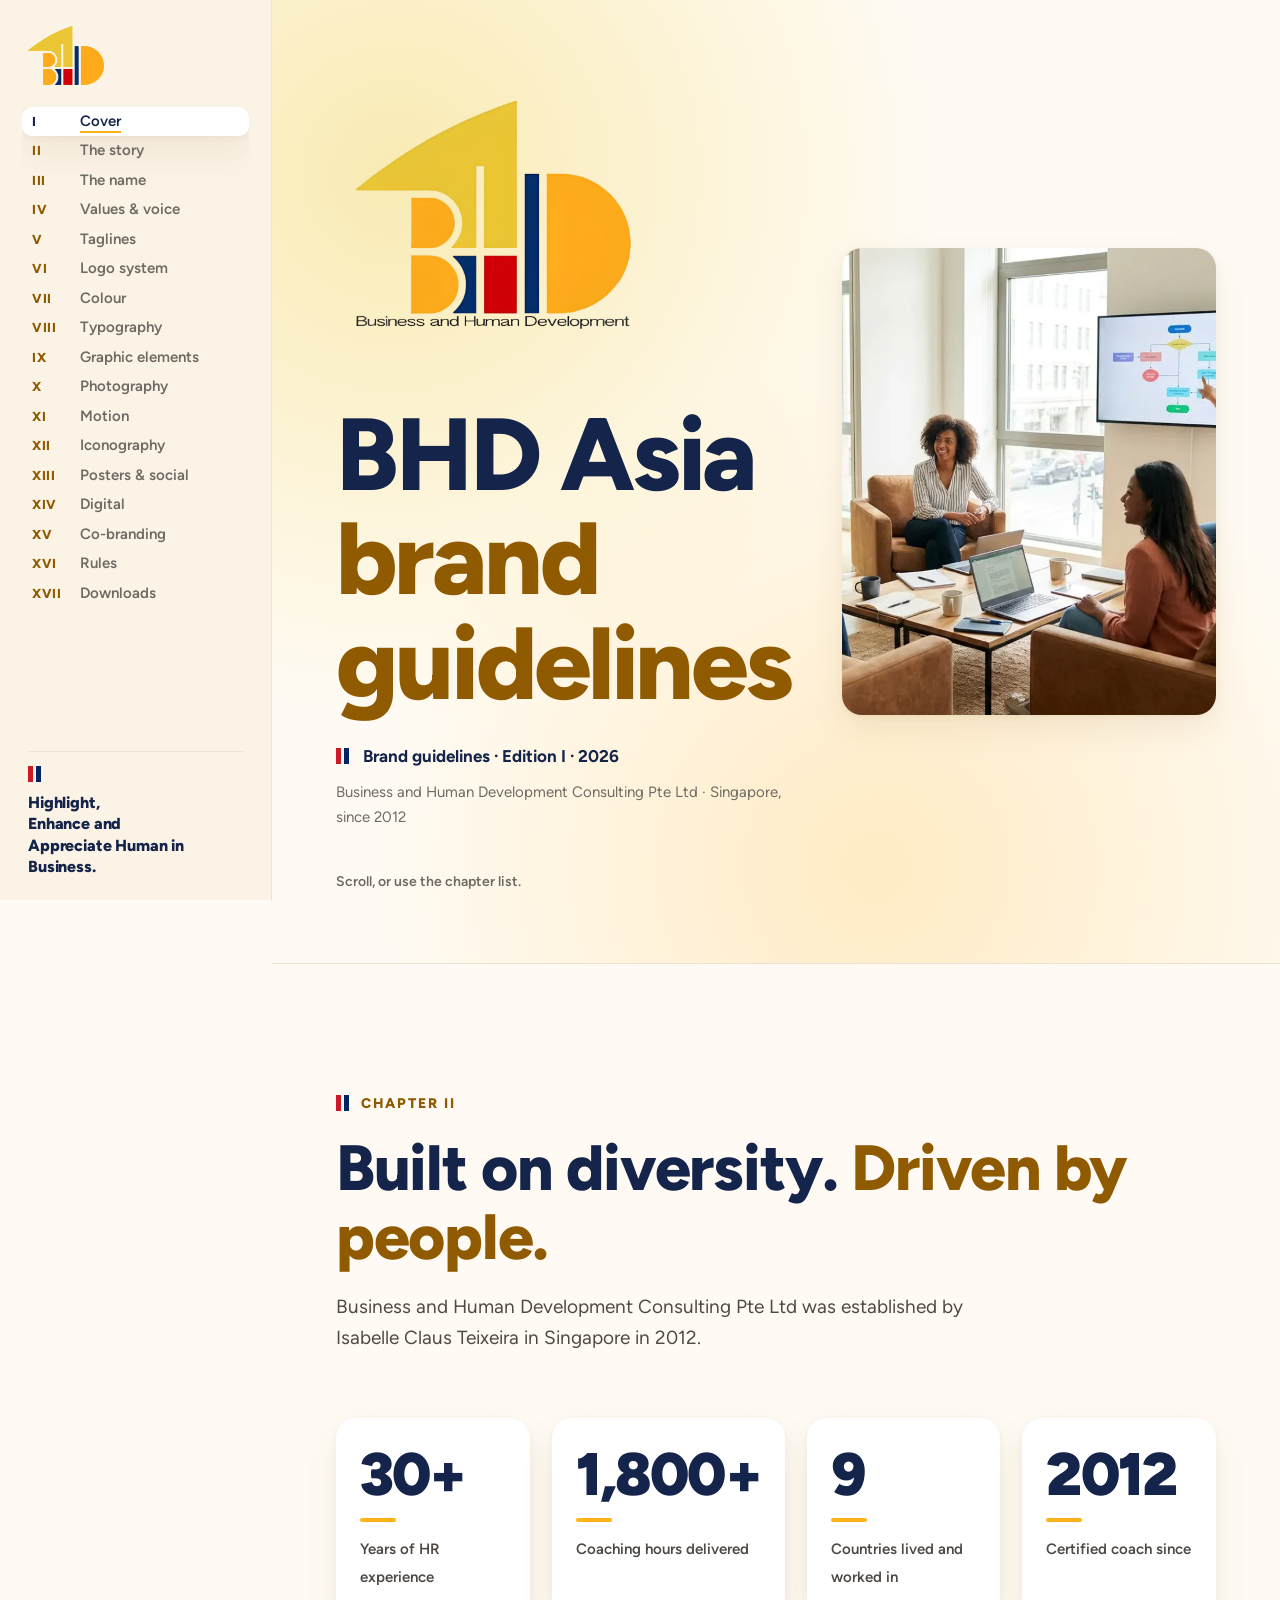
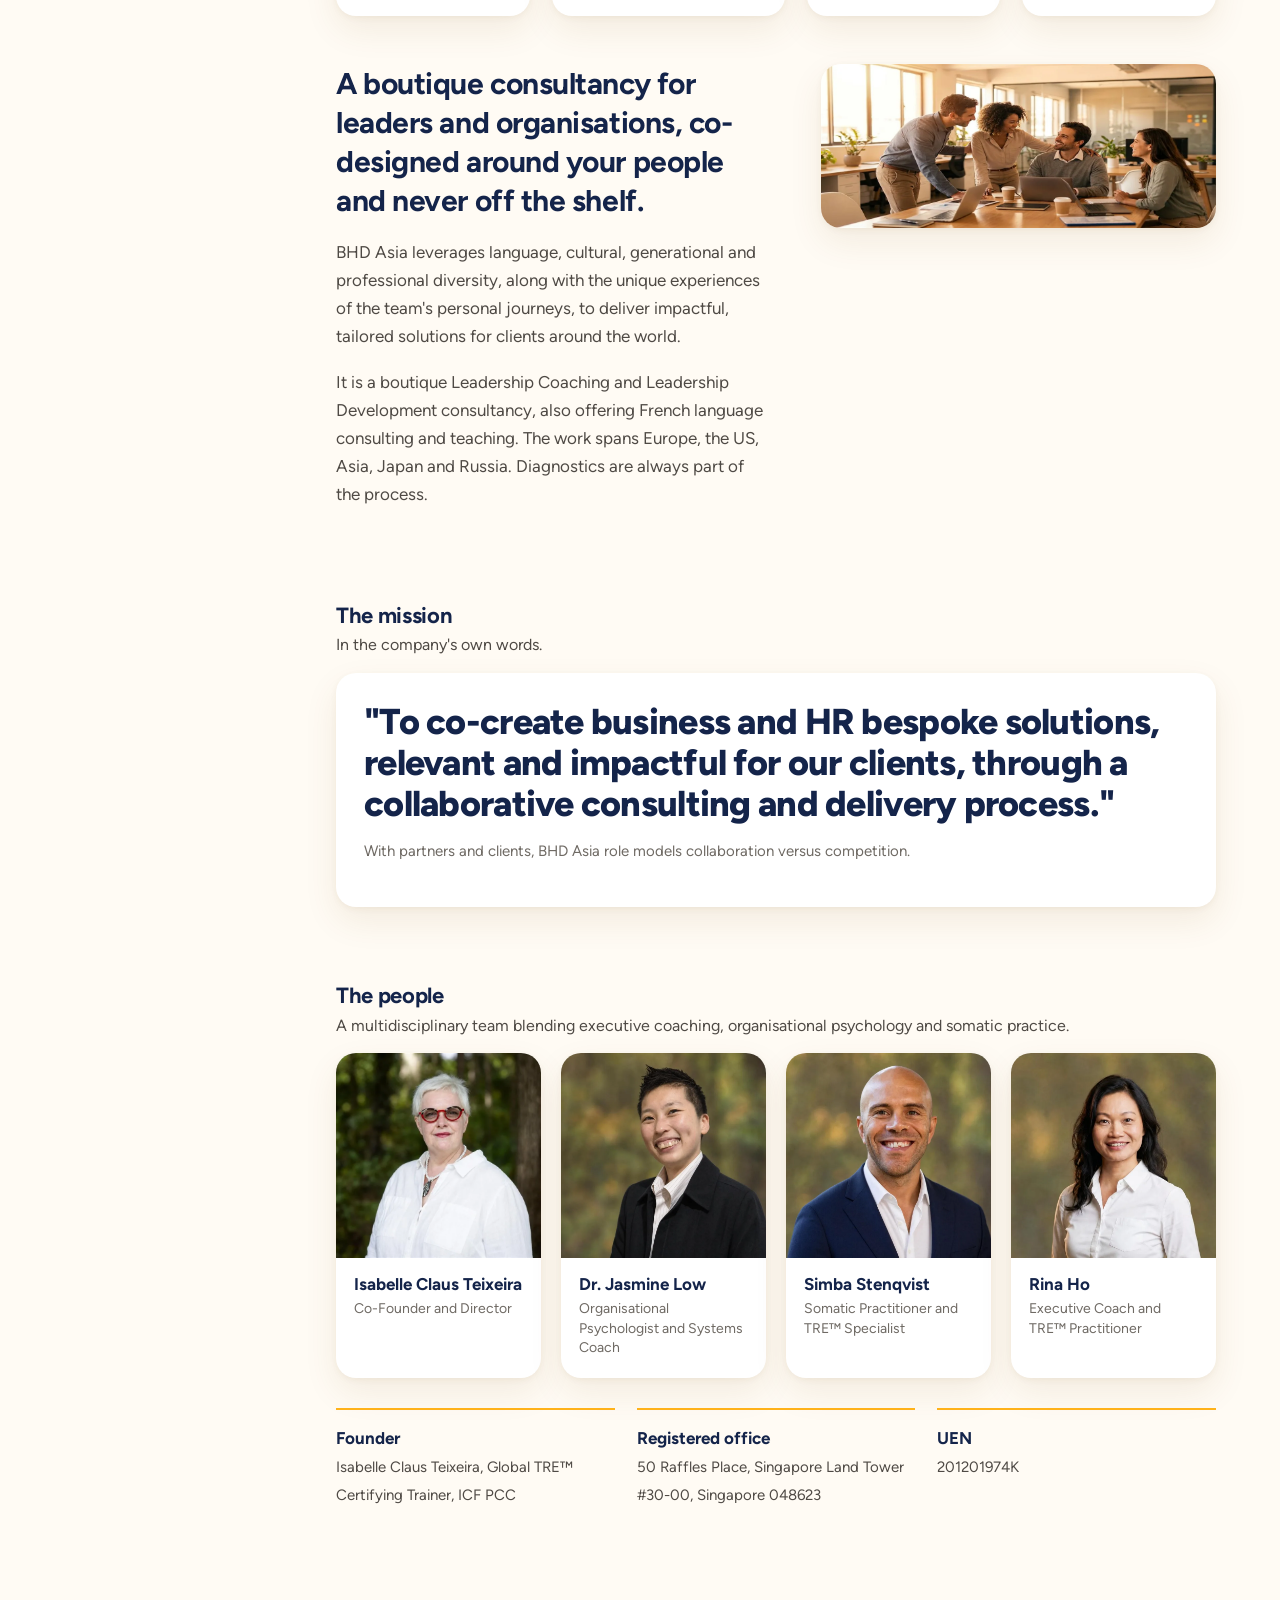
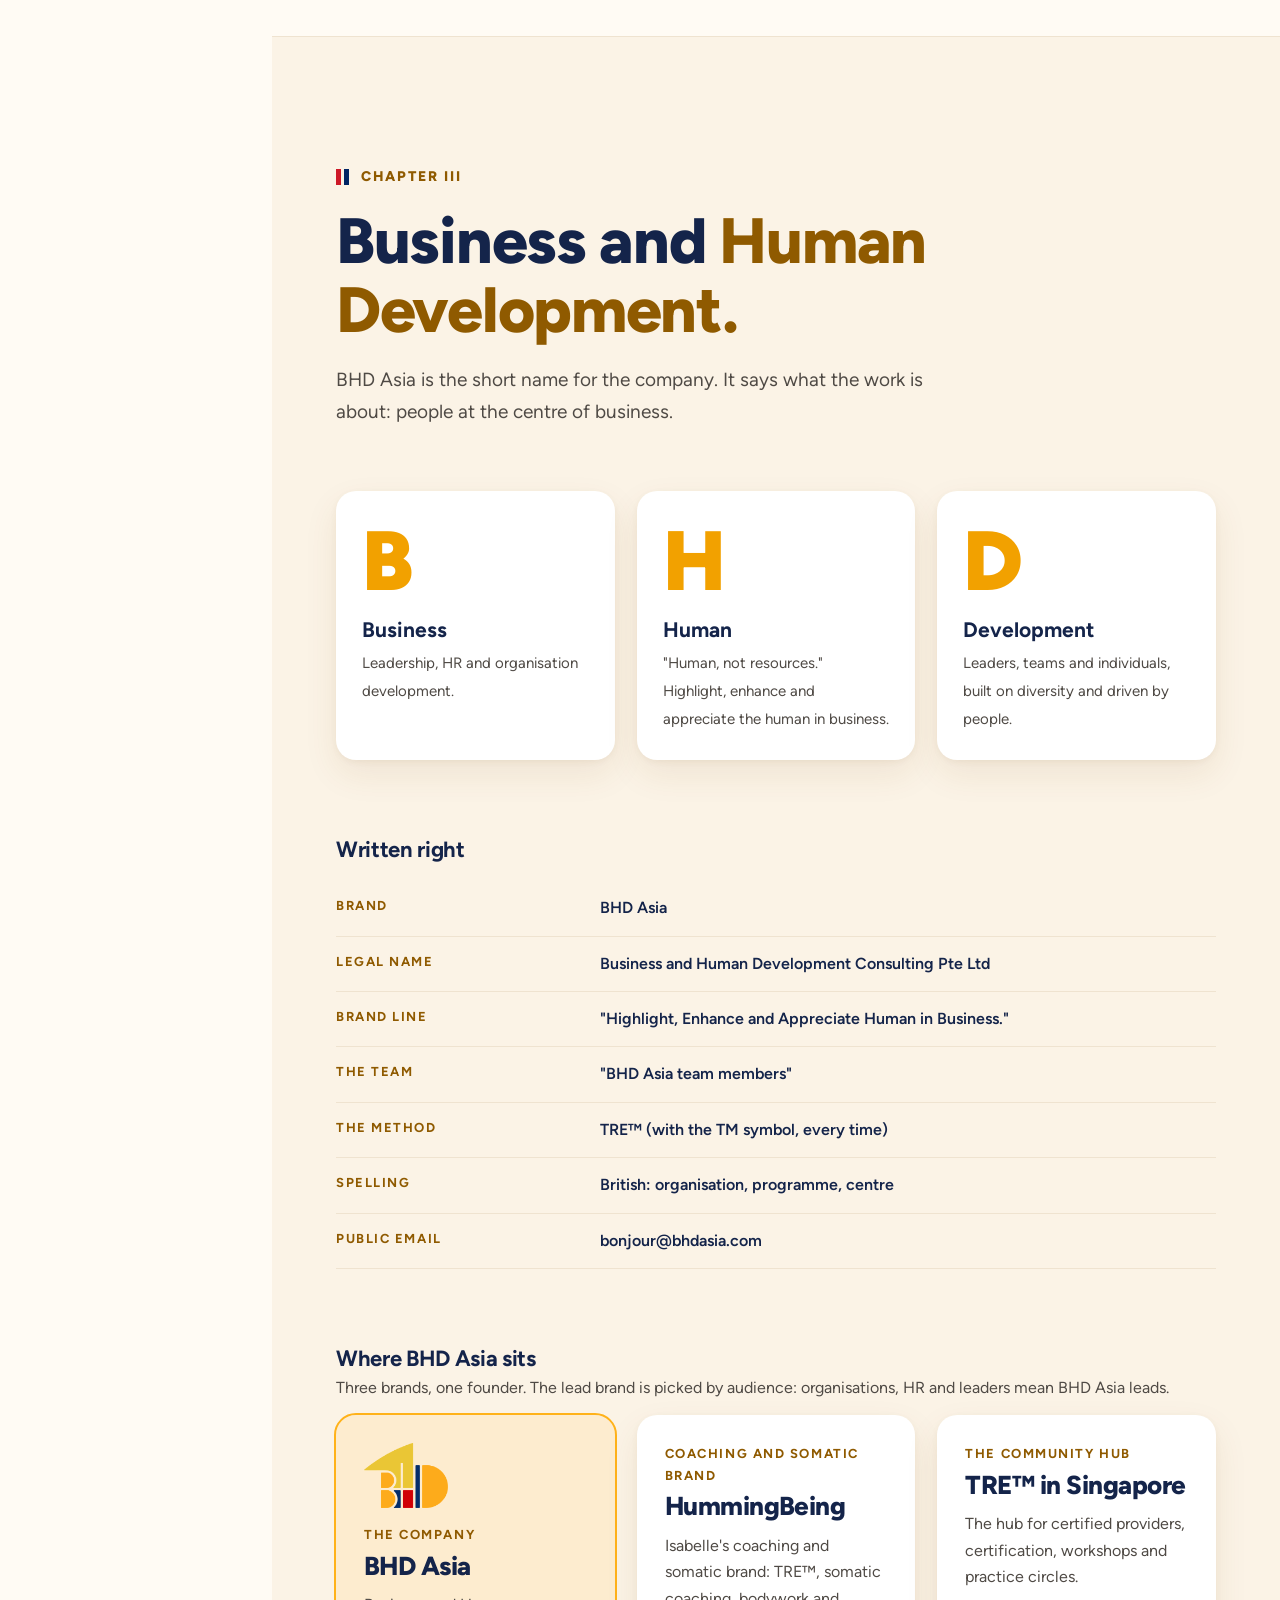
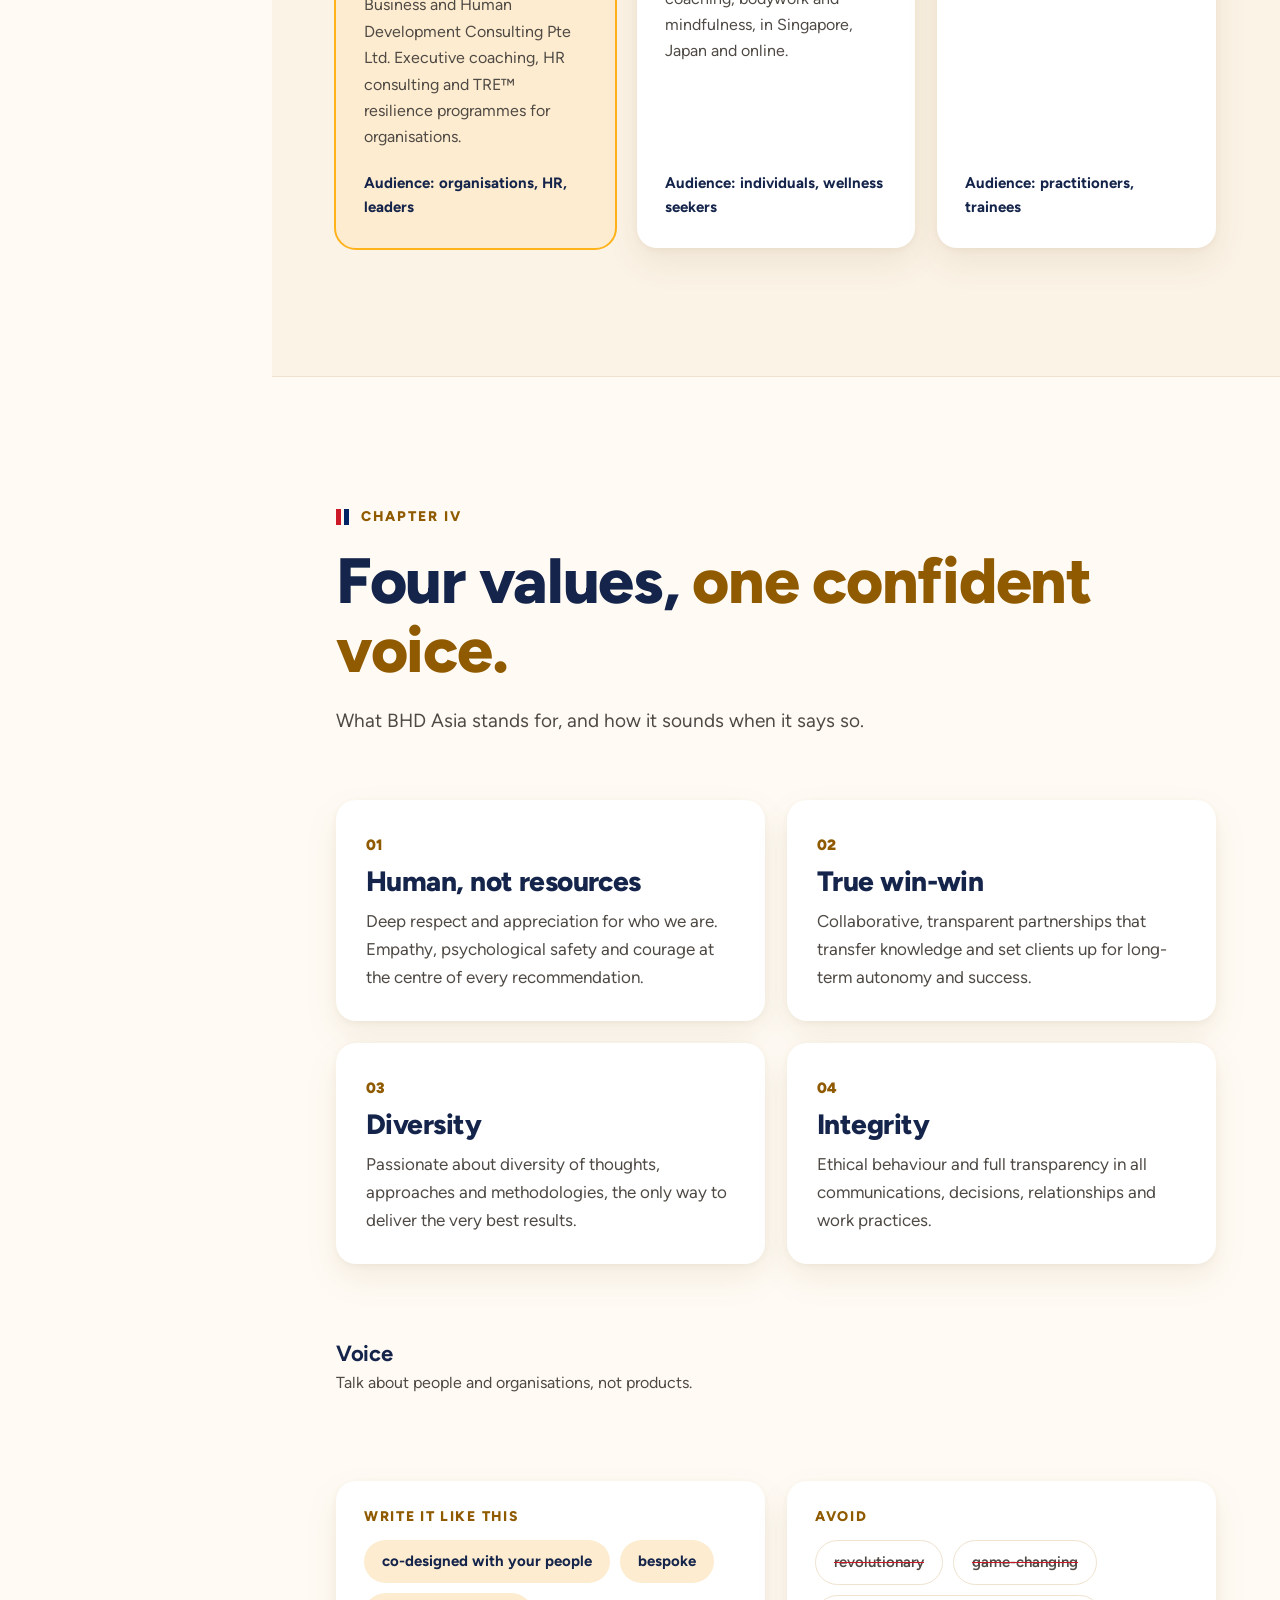
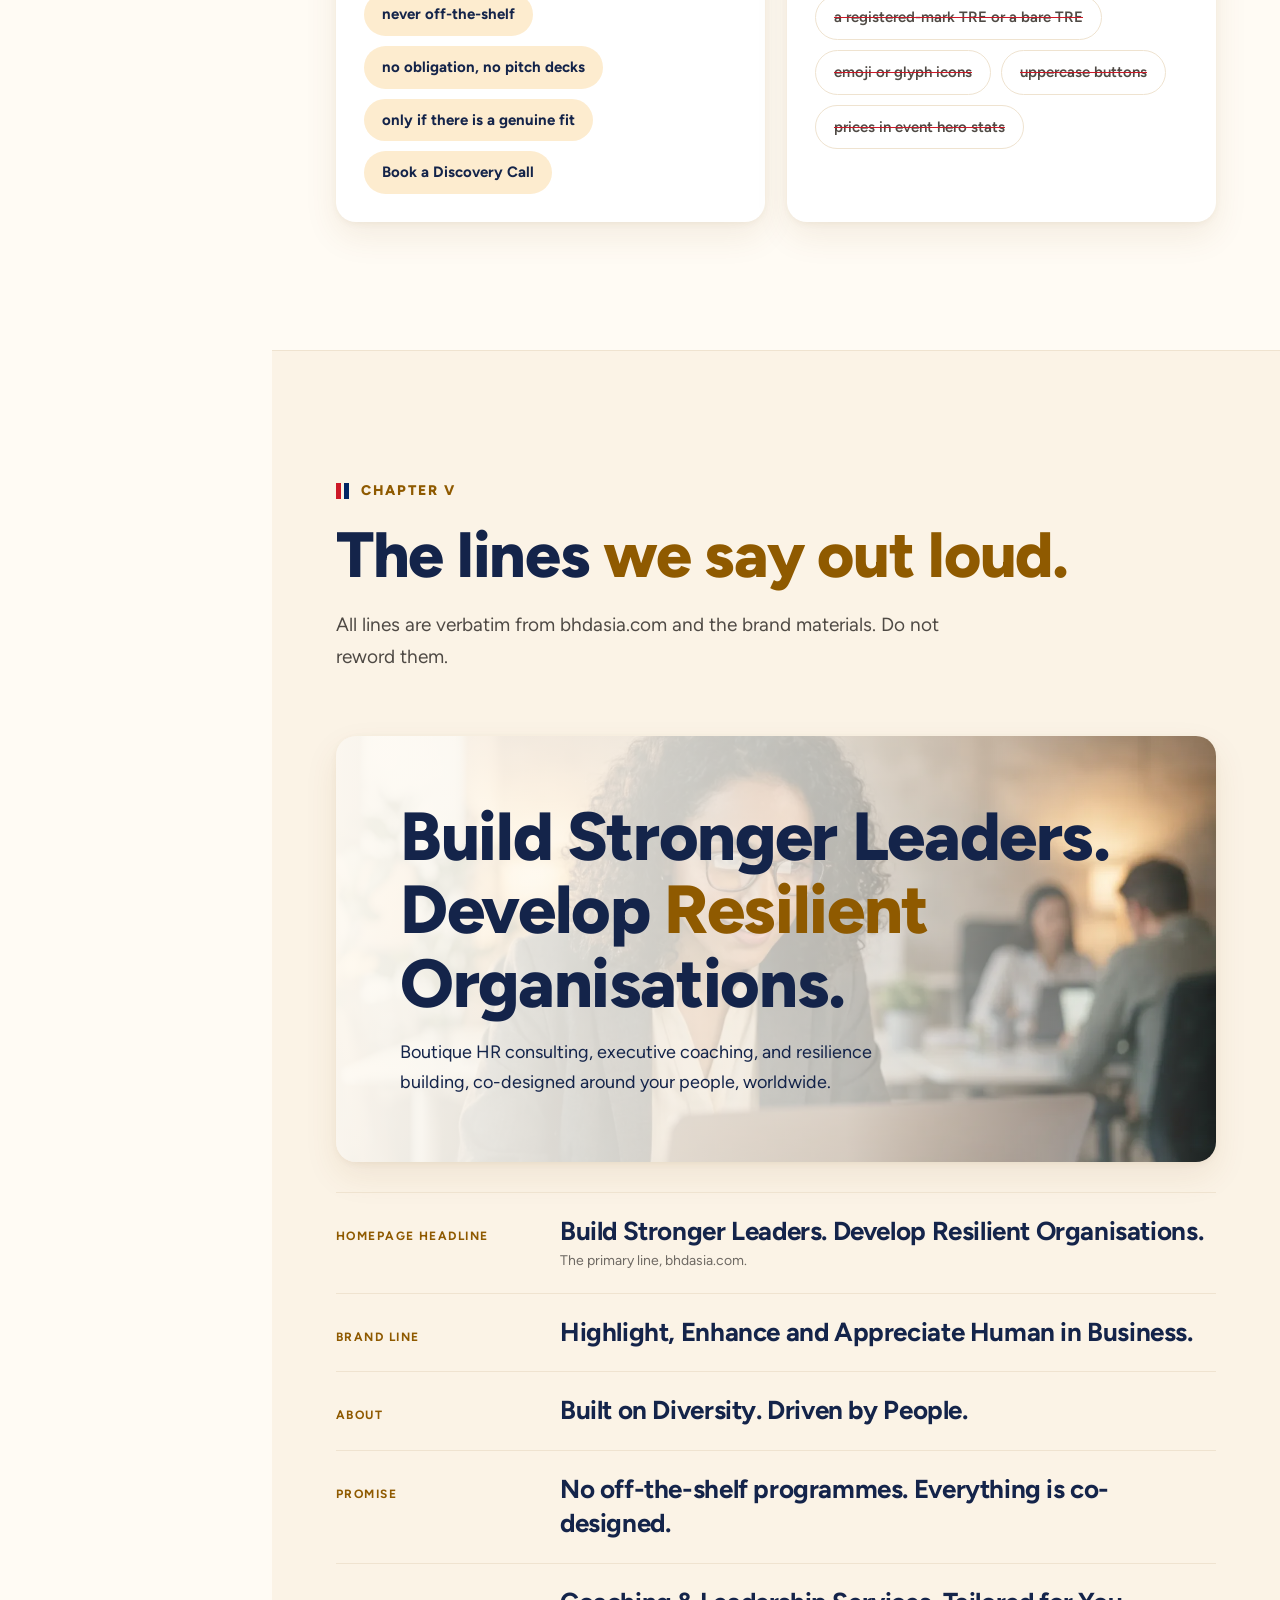
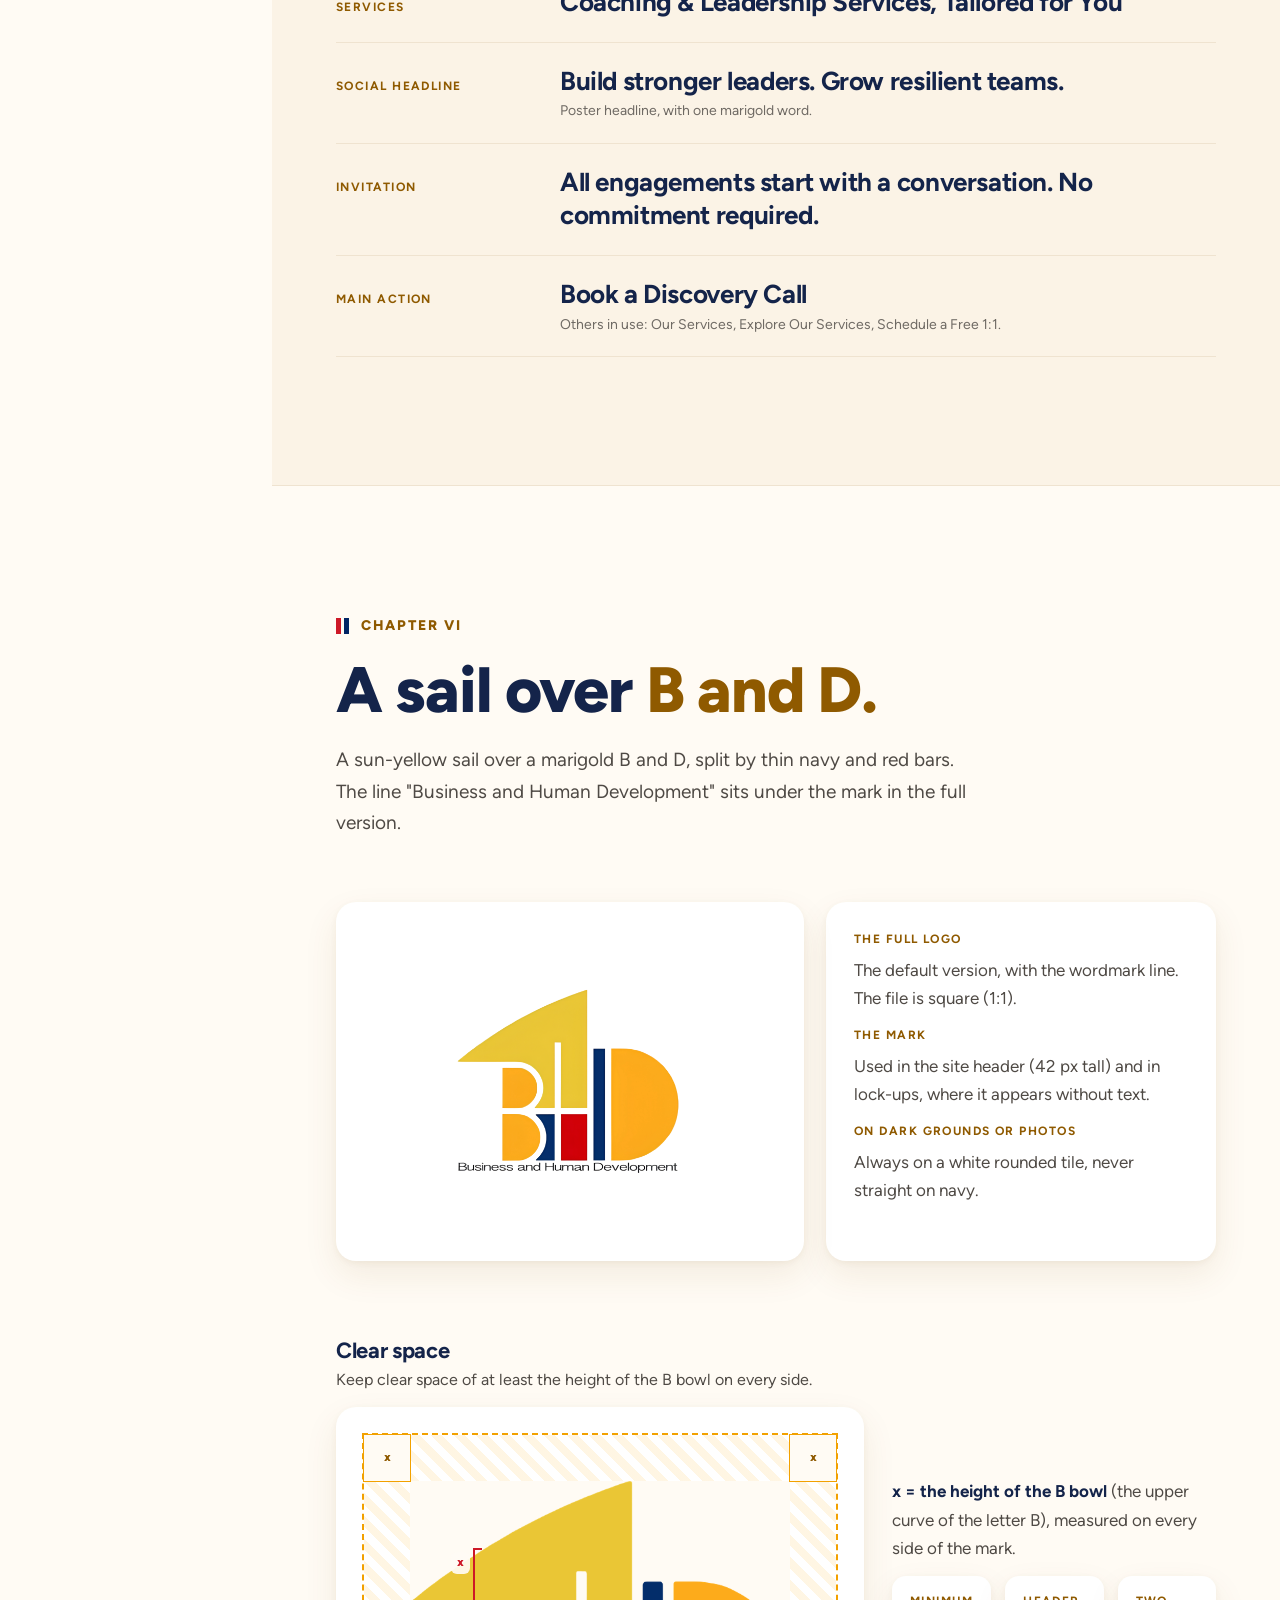
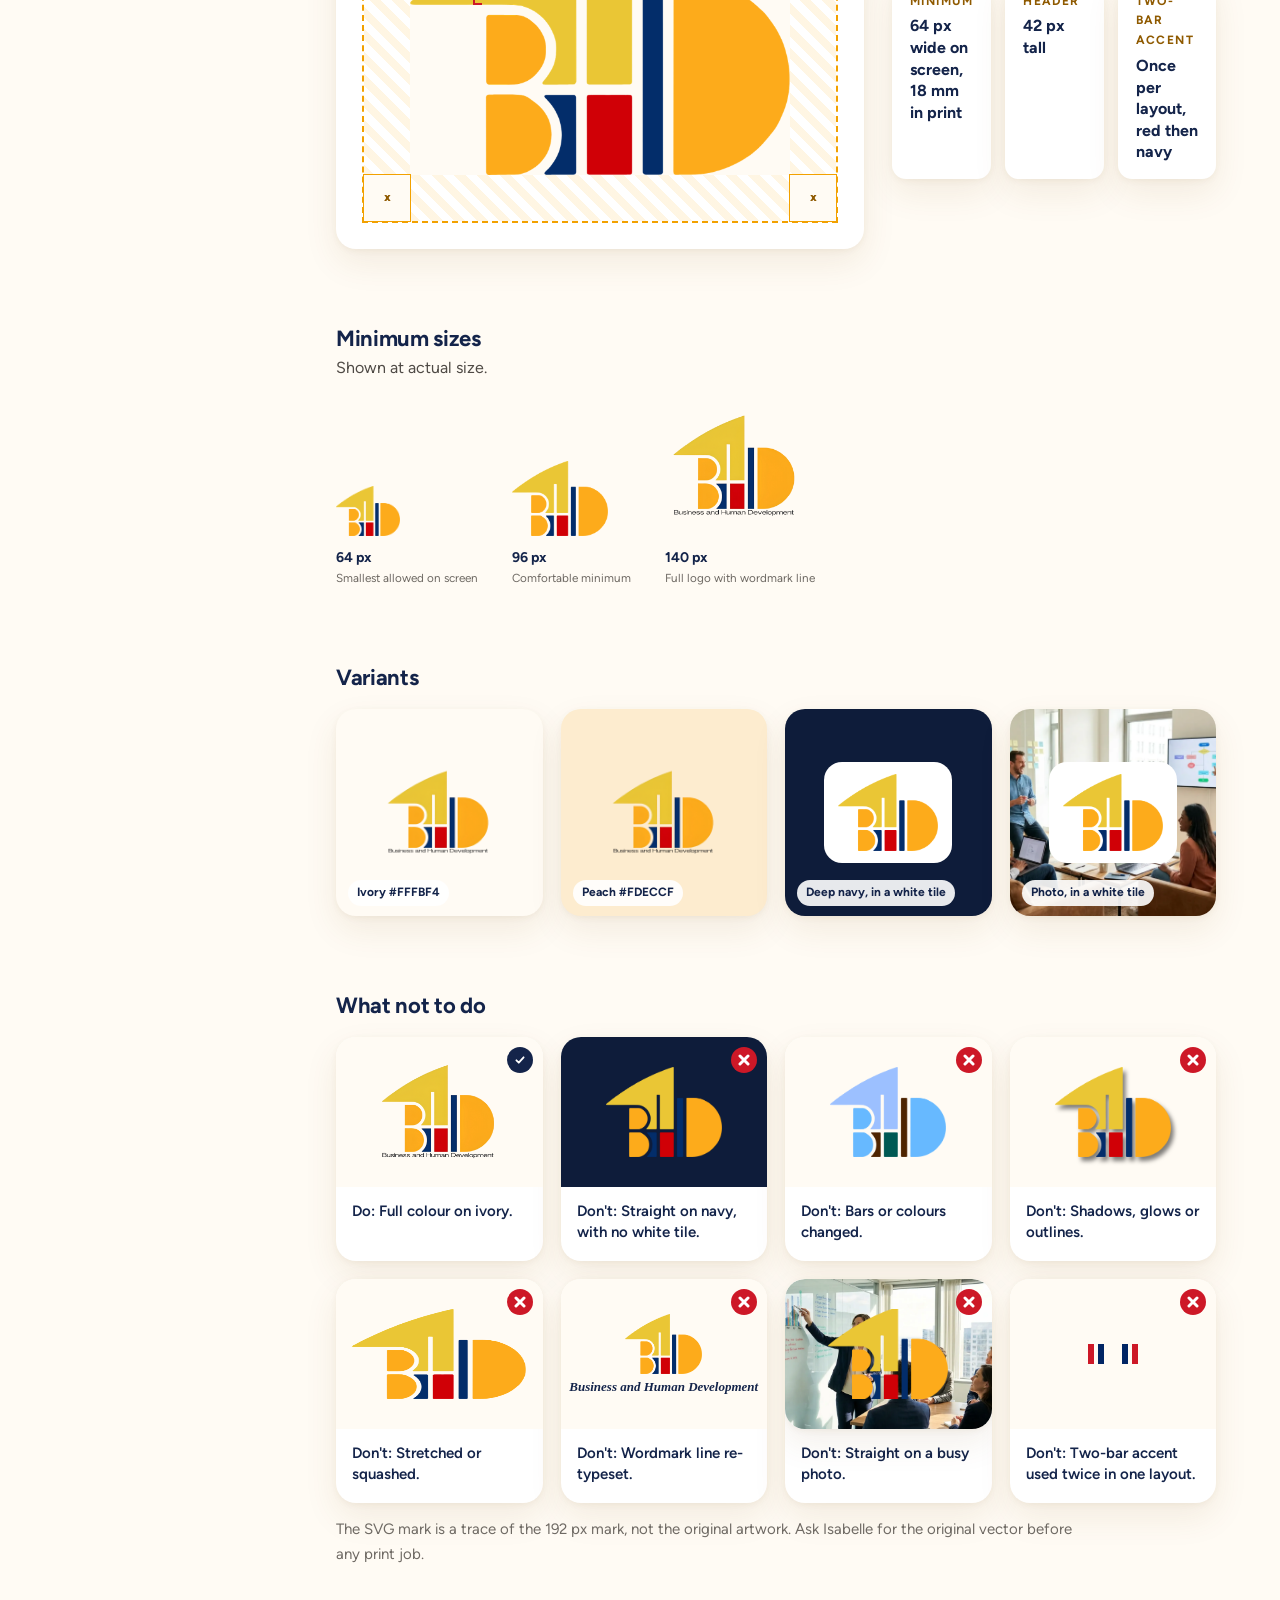
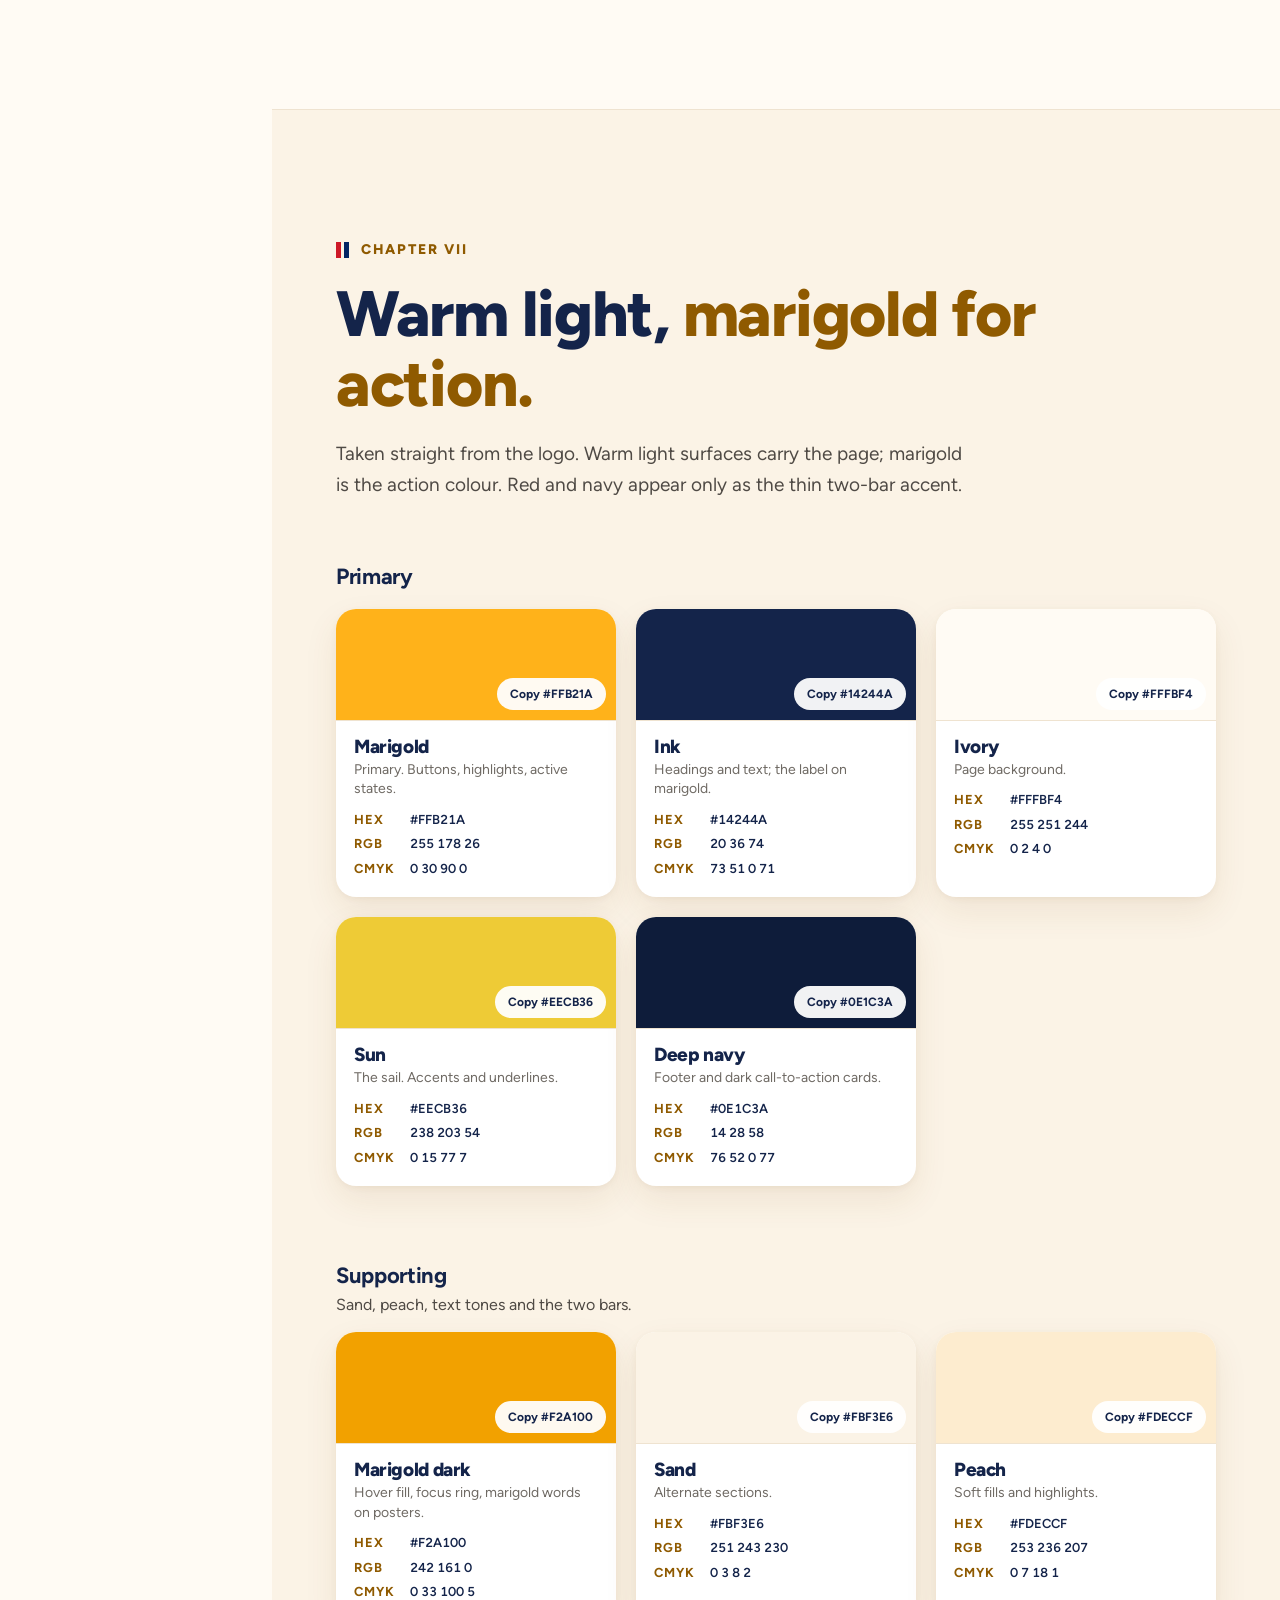
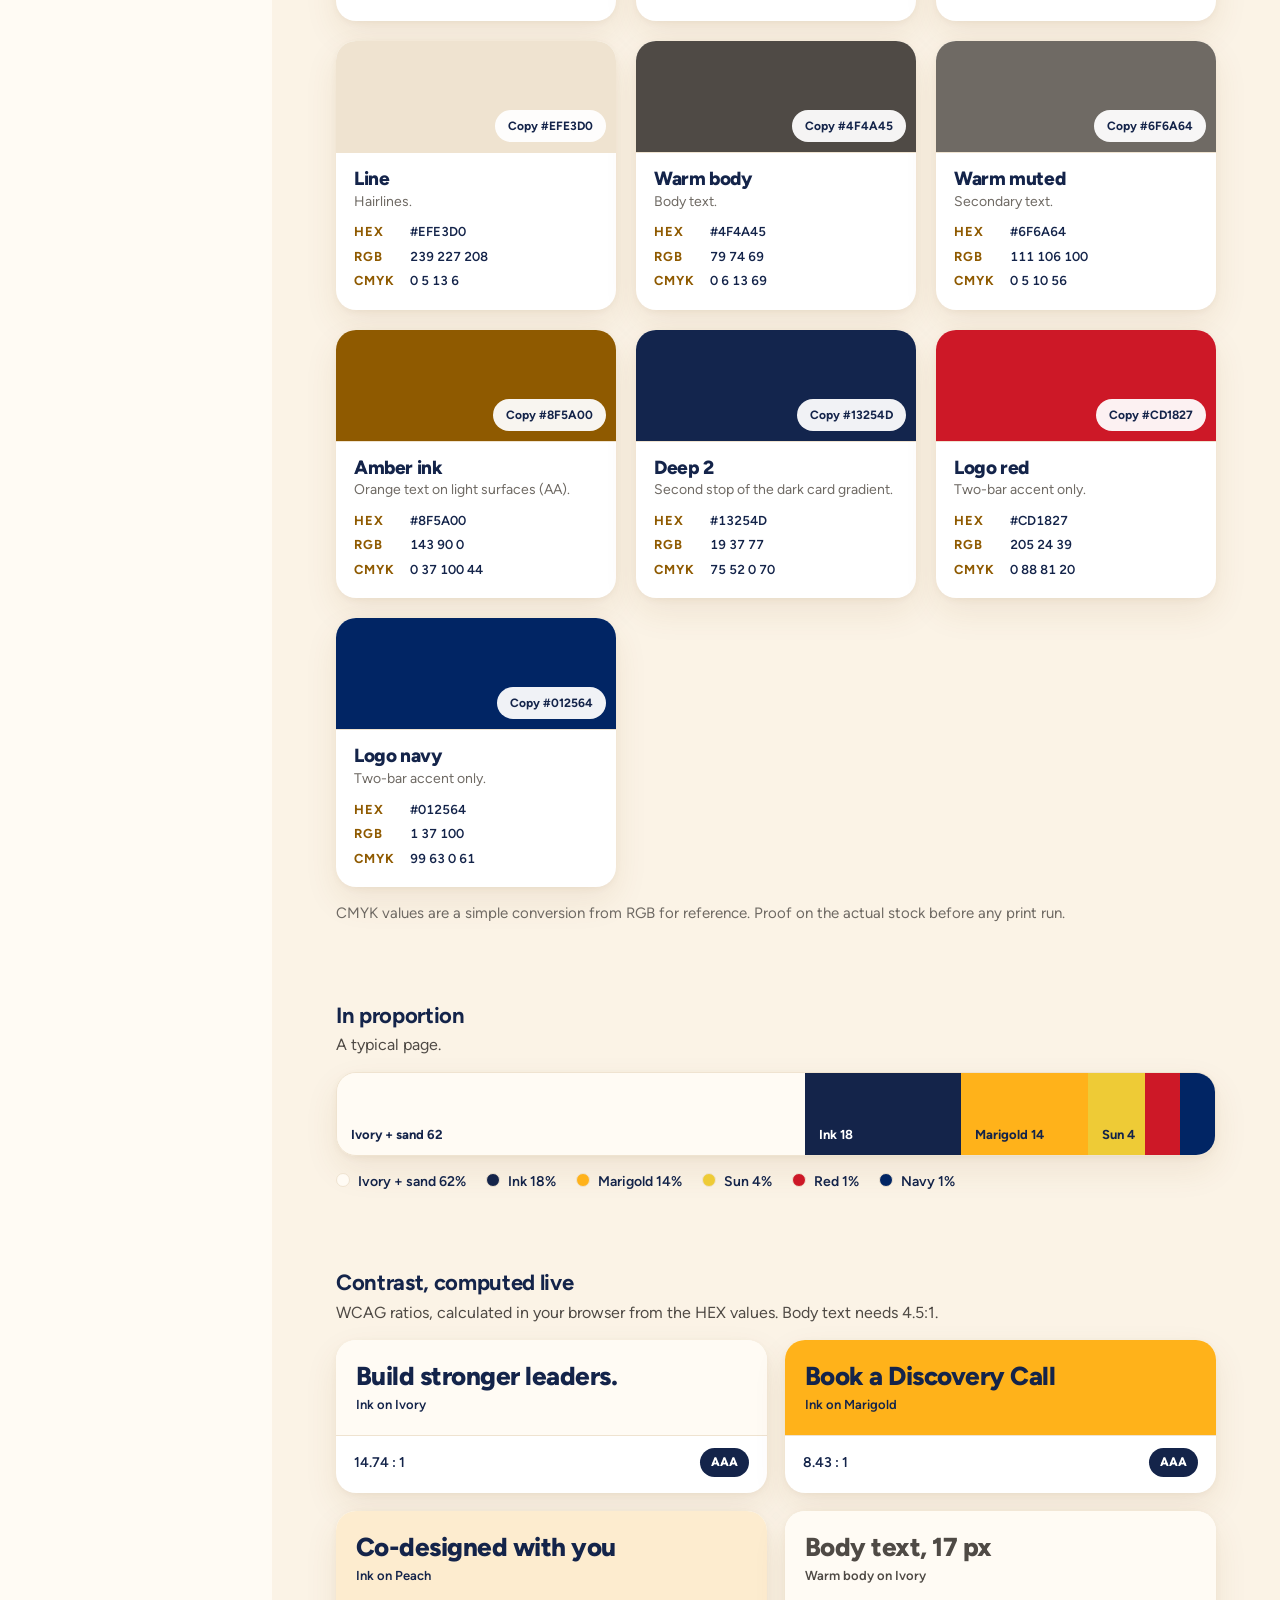
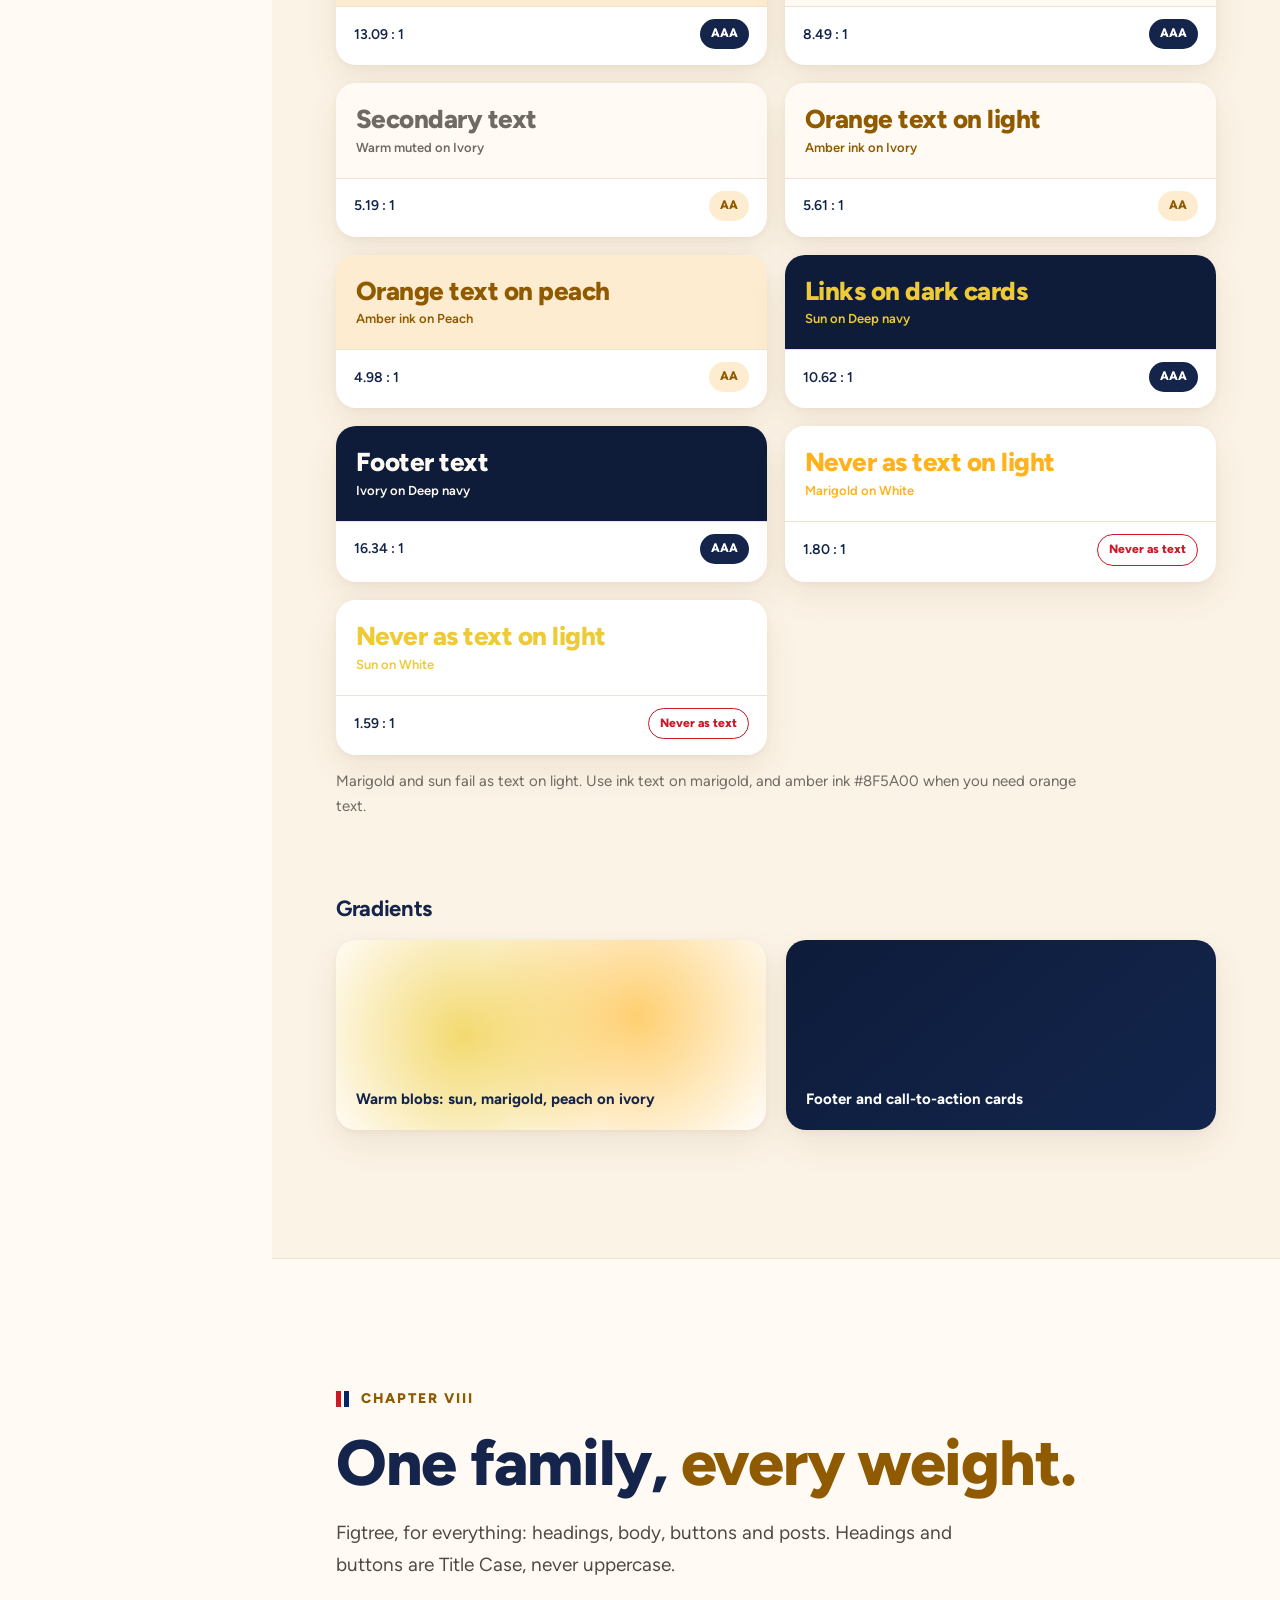
==== brand/index.html @ 8d33bc93 "Brand book: bhdasia (XXVIII format, unlisted) Co-Authored-By: Claude Opus 5.5 <noreply@anthropic.com" ====
<!doctype html>
<html lang="en-GB" class="no-js">
<head>
<meta charset="utf-8">
<meta name="robots" content="noindex,nofollow">
<meta name="color-scheme" content="light">
<meta name="viewport" content="width=device-width, initial-scale=1">
<title>BHD Asia Brand Guidelines</title>
<meta name="description" content="Brand guidelines, Edition I, for BHD Asia: story, name, voice, logo, colour, type, photography and materials.">
<meta name="theme-color" content="#FFFBF4">
<link rel="icon" href="favicon.svg" type="image/svg+xml">
<link rel="preload" href="../assets/fonts/figtree-latin-wght-normal.woff2" as="font" type="font/woff2" crossorigin>
<link rel="stylesheet" href="brand.css">
<script>document.documentElement.className='js';</script>
</head>
<body>
<a class="skip" href="#main">Skip to the guidelines</a>
<div class="topbar"><img src="logo/bhdasia-mark.png" alt="BHD Asia" width="46" height="36"><b>BHD Asia</b><span class="cur" id="cur">Cover</span><button type="button" class="menu-btn" id="menuBtn" aria-expanded="false" aria-controls="rail" aria-label="Open chapter list"><svg viewBox="0 0 24 24" aria-hidden="true"><path d="M4 7h16M4 12h16M4 17h16"/></svg></button></div>
<div class="progress" aria-hidden="true"><i id="prog"></i></div>
<nav class="rail" id="rail" aria-label="Chapters">
<a class="rail-mark" href="#cover" aria-label="Back to the cover"><img src="logo/bhdasia-mark.png" alt="BHD Asia" width="76" height="59"></a>
<ol class="rail-list" id="railList"><li><a href="#cover"><b>I</b><span>Cover</span></a></li><li><a href="#story"><b>II</b><span>The story</span></a></li><li><a href="#name"><b>III</b><span>The name</span></a></li><li><a href="#voice"><b>IV</b><span>Values &amp; voice</span></a></li><li><a href="#taglines"><b>V</b><span>Taglines</span></a></li><li><a href="#logo"><b>VI</b><span>Logo system</span></a></li><li><a href="#colour"><b>VII</b><span>Colour</span></a></li><li><a href="#type"><b>VIII</b><span>Typography</span></a></li><li><a href="#elements"><b>IX</b><span>Graphic elements</span></a></li><li><a href="#photo"><b>X</b><span>Photography</span></a></li><li><a href="#motion"><b>XI</b><span>Motion</span></a></li><li><a href="#icons"><b>XII</b><span>Iconography</span></a></li><li><a href="#social"><b>XIII</b><span>Posters &amp; social</span></a></li><li><a href="#digital"><b>XIV</b><span>Digital</span></a></li><li><a href="#cobrand"><b>XV</b><span>Co-branding</span></a></li><li><a href="#rules"><b>XVI</b><span>Rules</span></a></li><li><a href="#downloads"><b>XVII</b><span>Downloads</span></a></li></ol>
<div class="rail-line" aria-hidden="true"><span class="bars"><b></b><b></b></span><i data-w="0">Highlight,</i><i data-w="1">Enhance and</i><i data-w="2">Appreciate Human in Business.</i></div>
</nav>
<main id="main">
<section class="ch cover" id="cover" aria-label="Cover"><div class="reveal"><img class="logo" src="logo/bhdasia-logo-full.png" alt="BHD Asia logo: a sun-yellow sail over a marigold B and D, with the line Business and Human Development" width="380" height="380"><h1>BHD Asia <span>brand guidelines</span></h1><div class="ed"><span class="bars" aria-hidden="true"><b></b><b></b></span>Brand guidelines &middot; Edition I &middot; 2026</div><p class="legal">Business and Human Development Consulting Pte Ltd &middot; Singapore, since 2012</p><p class="scroll">Scroll, or use the chapter list.</p></div><div class="photo reveal"><img src="img/hero-about.webp" alt="A leader in a navy blazer smiling in a warm, daylight office" width="1600" height="893"></div></section>
<section class="ch" id="story" aria-labelledby="h-story"><div class="ch-in"><header class="ch-head reveal"><div class="num"><span class="bars" aria-hidden="true"><b></b><b></b></span>Chapter II</div><h2 id="h-story">Built on diversity. <em>Driven by people.</em></h2><p>Business and Human Development Consulting Pte Ltd was established by Isabelle Claus Teixeira in Singapore in 2012.</p></header>
<div class="stats reveal"><div class="stat"><b data-count="30" data-suffix="+">30+</b><span>Years of HR experience</span></div><div class="stat"><b data-count="1800" data-suffix="+">1,800+</b><span>Coaching hours delivered</span></div><div class="stat"><b data-count="9">9</b><span>Countries lived and worked in</span></div><div class="stat"><b>2012</b><span>Certified coach since</span></div></div>
<div class="story-cols"><div class="reveal"><p class="lead-q">A boutique consultancy for leaders and organisations, co-designed around your people and never off the shelf.</p><p>BHD Asia leverages language, cultural, generational and professional diversity, along with the unique experiences of the team's personal journeys, to deliver impactful, tailored solutions for clients around the world.</p><p>It is a boutique Leadership Coaching and Leadership Development consultancy, also offering French language consulting and teaching. The work spans Europe, the US, Asia, Japan and Russia. Diagnostics are always part of the process.</p></div><div class="story-photo reveal"><img src="img/about-story.webp" alt="People collaborating in a bright workshop" width="1200" height="500"></div></div>
<h3 class="sub reveal">The mission<small>In the company's own words.</small></h3>
<div class="card reveal"><p class="quote">"To co-create business and HR bespoke solutions, relevant and impactful for our clients, through a collaborative consulting and delivery process."</p><p class="note">With partners and clients, BHD Asia role models collaboration versus competition.</p></div>
<h3 class="sub reveal">The people<small>A multidisciplinary team blending executive coaching, organisational psychology and somatic practice.</small></h3>
<div class="people reveal"><div class="person"><img src="img/isabelle-portrait.webp" alt="Portrait of Isabelle Claus Teixeira" width="600" height="600" loading="lazy"><div><b>Isabelle Claus Teixeira</b><span>Co-Founder and Director</span></div></div><div class="person"><img src="img/jasmine-low.webp" alt="Portrait of Dr. Jasmine Low" width="800" height="800" loading="lazy"><div><b>Dr. Jasmine Low</b><span>Organisational Psychologist and Systems Coach</span></div></div><div class="person"><img src="img/simba-stenqvist.webp" alt="Portrait of Simba Stenqvist" width="800" height="800" loading="lazy"><div><b>Simba Stenqvist</b><span>Somatic Practitioner and TRE&trade; Specialist</span></div></div><div class="person"><img src="img/rina-ho.webp" alt="Portrait of Rina Ho" width="800" height="800" loading="lazy"><div><b>Rina Ho</b><span>Executive Coach and TRE&trade; Practitioner</span></div></div></div>
<div class="facts reveal"><div><b>Founder</b><span>Isabelle Claus Teixeira, Global TRE&trade; Certifying Trainer, ICF PCC</span></div><div><b>Registered office</b><span>50 Raffles Place, Singapore Land Tower #30-00, Singapore 048623</span></div><div><b>UEN</b><span>201201974K</span></div></div></div></section>
<section class="ch sand" id="name" aria-labelledby="h-name"><div class="ch-in"><header class="ch-head reveal"><div class="num"><span class="bars" aria-hidden="true"><b></b><b></b></span>Chapter III</div><h2 id="h-name">Business and <em>Human Development.</em></h2><p>BHD Asia is the short name for the company. It says what the work is about: people at the centre of business.</p></header>
<div class="letters reveal"><div class="letter"><b>B</b><strong>Business</strong><span>Leadership, HR and organisation development.</span></div><div class="letter"><b>H</b><strong>Human</strong><span>"Human, not resources." Highlight, enhance and appreciate the human in business.</span></div><div class="letter"><b>D</b><strong>Development</strong><span>Leaders, teams and individuals, built on diversity and driven by people.</span></div></div>
<h3 class="sub reveal">Written right</h3>
<table class="spell reveal"><tbody><tr><th scope="row">Brand</th><td>BHD Asia</td></tr><tr><th scope="row">Legal name</th><td>Business and Human Development Consulting Pte Ltd</td></tr><tr><th scope="row">Brand line</th><td>"Highlight, Enhance and Appreciate Human in Business."</td></tr><tr><th scope="row">The team</th><td>"BHD Asia team members"</td></tr><tr><th scope="row">The method</th><td>TRE&trade; (with the TM symbol, every time)</td></tr><tr><th scope="row">Spelling</th><td>British: organisation, programme, centre</td></tr><tr><th scope="row">Public email</th><td>bonjour@bhdasia.com</td></tr></tbody></table>
<h3 class="sub reveal">Where BHD Asia sits<small>Three brands, one founder. The lead brand is picked by audience: organisations, HR and leaders mean BHD Asia leads.</small></h3>
<div class="family reveal"><div class="fam lead"><img src="logo/bhdasia-mark.png" alt="BHD Asia mark" width="84" height="65"><span class="role">The company</span><h3>BHD Asia</h3><p>Business and Human Development Consulting Pte Ltd. Executive coaching, HR consulting and TRE&trade; resilience programmes for organisations.</p><span class="aud">Audience: organisations, HR, leaders</span></div><div class="fam"><span class="role">Coaching and somatic brand</span><h3>HummingBeing</h3><p>Isabelle's coaching and somatic brand: TRE&trade;, somatic coaching, bodywork and mindfulness, in Singapore, Japan and online.</p><span class="aud">Audience: individuals, wellness seekers</span></div><div class="fam"><span class="role">The community hub</span><h3>TRE&trade; in Singapore</h3><p>The hub for certified providers, certification, workshops and practice circles.</p><span class="aud">Audience: practitioners, trainees</span></div></div></div></section>
<section class="ch" id="voice" aria-labelledby="h-voice"><div class="ch-in"><header class="ch-head reveal"><div class="num"><span class="bars" aria-hidden="true"><b></b><b></b></span>Chapter IV</div><h2 id="h-voice">Four values, <em>one confident voice.</em></h2><p>What BHD Asia stands for, and how it sounds when it says so.</p></header>
<div class="values reveal"><div class="value"><i>01</i><h3>Human, not resources</h3><p>Deep respect and appreciation for who we are. Empathy, psychological safety and courage at the centre of every recommendation.</p></div><div class="value"><i>02</i><h3>True win-win</h3><p>Collaborative, transparent partnerships that transfer knowledge and set clients up for long-term autonomy and success.</p></div><div class="value"><i>03</i><h3>Diversity</h3><p>Passionate about diversity of thoughts, approaches and methodologies, the only way to deliver the very best results.</p></div><div class="value"><i>04</i><h3>Integrity</h3><p>Ethical behaviour and full transparency in all communications, decisions, relationships and work practices.</p></div></div>
<h3 class="sub reveal">Voice<small>Talk about people and organisations, not products.</small></h3>
<ul class="chips reveal"><li>Confident</li><li>Warm</li><li>Specific</li><li>People, not products</li><li>Title Case headings</li></ul>
<div class="say" style="margin-top:28px"><div class="card reveal"><h4>Write it like this</h4><ul class="chips"><li>co-designed with your people</li><li>bespoke</li><li>never off-the-shelf</li><li>no obligation, no pitch decks</li><li>only if there is a genuine fit</li><li>Book a Discovery Call</li></ul></div><div class="card reveal"><h4>Avoid</h4><ul class="chips no"><li>revolutionary</li><li>game-changing</li><li>a registered-mark TRE or a bare TRE</li><li>emoji or glyph icons</li><li>uppercase buttons</li><li>prices in event hero stats</li></ul></div></div></div></section>
<section class="ch sand" id="taglines" aria-labelledby="h-taglines"><div class="ch-in"><header class="ch-head reveal"><div class="num"><span class="bars" aria-hidden="true"><b></b><b></b></span>Chapter V</div><h2 id="h-taglines">The lines <em>we say out loud.</em></h2><p>All lines are verbatim from bhdasia.com and the brand materials. Do not reword them.</p></header>
<div class="tag-hero reveal"><h3>Build Stronger Leaders. Develop <em>Resilient</em> Organisations.</h3><p>Boutique HR consulting, executive coaching, and resilience building, co-designed around your people, worldwide.</p></div>
<div class="tag-list reveal"><div class="tag-row"><span class="lab">Homepage headline</span><p>Build Stronger Leaders. Develop Resilient Organisations.<small>The primary line, bhdasia.com.</small></p></div><div class="tag-row"><span class="lab">Brand line</span><p>Highlight, Enhance and Appreciate Human in Business.</p></div><div class="tag-row"><span class="lab">About</span><p>Built on Diversity. Driven by People.</p></div><div class="tag-row"><span class="lab">Promise</span><p>No off-the-shelf programmes. Everything is co-designed.</p></div><div class="tag-row"><span class="lab">Services</span><p>Coaching &amp; Leadership Services, Tailored for You</p></div><div class="tag-row"><span class="lab">Social headline</span><p>Build stronger leaders. Grow resilient teams.<small>Poster headline, with one marigold word.</small></p></div><div class="tag-row"><span class="lab">Invitation</span><p>All engagements start with a conversation. No commitment required.</p></div><div class="tag-row"><span class="lab">Main action</span><p>Book a Discovery Call<small>Others in use: Our Services, Explore Our Services, Schedule a Free 1:1.</small></p></div></div></div></section>
<section class="ch" id="logo" aria-labelledby="h-logo"><div class="ch-in"><header class="ch-head reveal"><div class="num"><span class="bars" aria-hidden="true"><b></b><b></b></span>Chapter VI</div><h2 id="h-logo">A sail over <em>B and D.</em></h2><p>A sun-yellow sail over a marigold B and D, split by thin navy and red bars. The line "Business and Human Development" sits under the mark in the full version.</p></header>
<div class="grid g-logo"><div class="stage reveal"><img src="logo/bhdasia-logo-full.png" alt="BHD Asia full logo with the line Business and Human Development" width="300" height="300"></div><div class="card reveal"><span class="lab">The full logo</span><p style="margin:0 0 14px">The default version, with the wordmark line. The file is square (1:1).</p><span class="lab">The mark</span><p style="margin:0 0 14px">Used in the site header (42 px tall) and in lock-ups, where it appears without text.</p><span class="lab">On dark grounds or photos</span><p style="margin:0">Always on a white rounded tile, never straight on navy.</p></div></div>
<h3 class="sub reveal">Clear space<small>Keep clear space of at least the height of the B bowl on every side.</small></h3>
<div class="cs-wrap reveal"><div class="cs-stage"><div class="cs"><div class="m"><img src="logo/bhdasia-mark.png" alt="BHD Asia mark with the clear-space frame drawn around it" width="1200" height="929"><span class="mb"></span><span class="mbl">x</span></div><span class="cut" style="left:0;top:0">x</span><span class="cut" style="right:0;top:0">x</span><span class="cut" style="left:0;bottom:0">x</span><span class="cut" style="right:0;bottom:0">x</span></div></div><div><p style="margin:0 0 14px"><b style="color:var(--ink)">x = the height of the B bowl</b> (the upper curve of the letter B), measured on every side of the mark.</p><div class="specs"><div class="spec"><b>Minimum</b><span>64 px wide on screen, 18 mm in print</span></div><div class="spec"><b>Header</b><span>42 px tall</span></div><div class="spec"><b>Two-bar accent</b><span>Once per layout, red then navy</span></div></div></div></div>
<h3 class="sub reveal">Minimum sizes<small>Shown at actual size.</small></h3>
<div class="minsz reveal"><figure><img src="logo/bhdasia-mark.png" alt="Mark at 64 pixels wide" style="width:64px;height:auto" width="64" height="50"><figcaption>64 px<small>Smallest allowed on screen</small></figcaption></figure><figure><img src="logo/bhdasia-mark.png" alt="Mark at 96 pixels wide" style="width:96px;height:auto" width="96" height="74"><figcaption>96 px<small>Comfortable minimum</small></figcaption></figure><figure><img src="logo/bhdasia-logo-full.png" alt="Full logo at 140 pixels wide" style="width:140px;height:auto" width="140" height="140"><figcaption>140 px<small>Full logo with wordmark line</small></figcaption></figure></div>
<h3 class="sub reveal">Variants</h3>
<div class="vars reveal"><div class="var" style="background:#FFFBF4"><img src="logo/bhdasia-logo-full.png" alt="Full logo on ivory"><span>Ivory #FFFBF4</span></div><div class="var" style="background:#FDECCF"><img src="logo/bhdasia-logo-full.png" alt="Full logo on peach"><span>Peach #FDECCF</span></div><div class="var" style="background:#0E1C3A"><div class="tile"><img src="logo/bhdasia-mark.png" alt="Mark in a white tile on deep navy"></div><span>Deep navy, in a white tile</span></div><div class="var photo"><div class="tile"><img src="logo/bhdasia-mark.png" alt="Mark in a white tile over a photo"></div><span>Photo, in a white tile</span></div></div>
<h3 class="sub reveal">What not to do</h3><div class="misuse"><div class="mis ok reveal"><div class="box "><img src="logo/bhdasia-logo-full.png" alt="" style="height:130px"><span class="mk"><svg viewBox="0 0 20 20" aria-hidden="true"><path d="M4 10.5l4 4 8-9"/></svg></span></div><p>Do: Full colour on ivory.</p></div><div class="mis  reveal"><div class="box dark"><img src="logo/bhdasia-mark.png" alt=""><span class="mk"><svg viewBox="0 0 12 12" aria-hidden="true"><path d="M2 2l8 8M10 2l-8 8"/></svg></span></div><p>Don't: Straight on navy, with no white tile.</p></div><div class="mis  reveal"><div class="box "><img src="logo/bhdasia-mark.png" alt="" style="filter:hue-rotate(180deg)"><span class="mk"><svg viewBox="0 0 12 12" aria-hidden="true"><path d="M2 2l8 8M10 2l-8 8"/></svg></span></div><p>Don't: Bars or colours changed.</p></div><div class="mis  reveal"><div class="box "><img src="logo/bhdasia-mark.png" alt="" style="filter:drop-shadow(3px 4px 2px rgba(0,0,0,.5))"><span class="mk"><svg viewBox="0 0 12 12" aria-hidden="true"><path d="M2 2l8 8M10 2l-8 8"/></svg></span></div><p>Don't: Shadows, glows or outlines.</p></div><div class="mis  reveal"><div class="box "><img src="logo/bhdasia-mark.png" alt="" style="transform:scaleX(1.5)"><span class="mk"><svg viewBox="0 0 12 12" aria-hidden="true"><path d="M2 2l8 8M10 2l-8 8"/></svg></span></div><p>Don't: Stretched or squashed.</p></div><div class="mis  reveal"><div class="box "><span style="display:flex;flex-direction:column;align-items:center;gap:6px"><img src="logo/bhdasia-mark.png" alt="" style="height:60px"><span style="font:italic 700 13px/1 Georgia,serif;color:#14244A">Business and Human Development</span></span><span class="mk"><svg viewBox="0 0 12 12" aria-hidden="true"><path d="M2 2l8 8M10 2l-8 8"/></svg></span></div><p>Don't: Wordmark line re-typeset.</p></div><div class="mis  reveal"><div class="box ph"><img src="logo/bhdasia-mark.png" alt=""><span class="mk"><svg viewBox="0 0 12 12" aria-hidden="true"><path d="M2 2l8 8M10 2l-8 8"/></svg></span></div><p>Don't: Straight on a busy photo.</p></div><div class="mis  reveal"><div class="box "><span class="bars2"><i></i><i></i><i class="gap"></i><i></i><i></i></span><span class="mk"><svg viewBox="0 0 12 12" aria-hidden="true"><path d="M2 2l8 8M10 2l-8 8"/></svg></span></div><p>Don't: Two-bar accent used twice in one layout.</p></div></div>
<p class="note reveal">The SVG mark is a trace of the 192 px mark, not the original artwork. Ask Isabelle for the original vector before any print job.</p></div></section>
<section class="ch sand" id="colour" aria-labelledby="h-colour"><div class="ch-in"><header class="ch-head reveal"><div class="num"><span class="bars" aria-hidden="true"><b></b><b></b></span>Chapter VII</div><h2 id="h-colour">Warm light, <em>marigold for action.</em></h2><p>Taken straight from the logo. Warm light surfaces carry the page; marigold is the action colour. Red and navy appear only as the thin two-bar accent.</p></header>
<h3 class="sub reveal" style="margin-top:0">Primary</h3><div class="sw"><article class="sw-card reveal"><div class="sw-chip" style="background:#FFB21A"><button type="button" data-copy="#FFB21A" aria-label="Copy Marigold #FFB21A">Copy #FFB21A</button></div><div class="sw-body"><h3>Marigold</h3><p class="role">Primary. Buttons, highlights, active states.</p><dl><dt>HEX</dt><dd>#FFB21A</dd><dt>RGB</dt><dd>255 178 26</dd><dt>CMYK</dt><dd>0 30 90 0</dd></dl></div></article><article class="sw-card reveal"><div class="sw-chip" style="background:#14244A"><button type="button" data-copy="#14244A" aria-label="Copy Ink #14244A">Copy #14244A</button></div><div class="sw-body"><h3>Ink</h3><p class="role">Headings and text; the label on marigold.</p><dl><dt>HEX</dt><dd>#14244A</dd><dt>RGB</dt><dd>20 36 74</dd><dt>CMYK</dt><dd>73 51 0 71</dd></dl></div></article><article class="sw-card reveal"><div class="sw-chip" style="background:#FFFBF4"><button type="button" data-copy="#FFFBF4" aria-label="Copy Ivory #FFFBF4">Copy #FFFBF4</button></div><div class="sw-body"><h3>Ivory</h3><p class="role">Page background.</p><dl><dt>HEX</dt><dd>#FFFBF4</dd><dt>RGB</dt><dd>255 251 244</dd><dt>CMYK</dt><dd>0 2 4 0</dd></dl></div></article><article class="sw-card reveal"><div class="sw-chip" style="background:#EECB36"><button type="button" data-copy="#EECB36" aria-label="Copy Sun #EECB36">Copy #EECB36</button></div><div class="sw-body"><h3>Sun</h3><p class="role">The sail. Accents and underlines.</p><dl><dt>HEX</dt><dd>#EECB36</dd><dt>RGB</dt><dd>238 203 54</dd><dt>CMYK</dt><dd>0 15 77 7</dd></dl></div></article><article class="sw-card reveal"><div class="sw-chip" style="background:#0E1C3A"><button type="button" data-copy="#0E1C3A" aria-label="Copy Deep navy #0E1C3A">Copy #0E1C3A</button></div><div class="sw-body"><h3>Deep navy</h3><p class="role">Footer and dark call-to-action cards.</p><dl><dt>HEX</dt><dd>#0E1C3A</dd><dt>RGB</dt><dd>14 28 58</dd><dt>CMYK</dt><dd>76 52 0 77</dd></dl></div></article></div>
<h3 class="sub reveal">Supporting<small>Sand, peach, text tones and the two bars.</small></h3><div class="sw"><article class="sw-card reveal"><div class="sw-chip" style="background:#F2A100"><button type="button" data-copy="#F2A100" aria-label="Copy Marigold dark #F2A100">Copy #F2A100</button></div><div class="sw-body"><h3>Marigold dark</h3><p class="role">Hover fill, focus ring, marigold words on posters.</p><dl><dt>HEX</dt><dd>#F2A100</dd><dt>RGB</dt><dd>242 161 0</dd><dt>CMYK</dt><dd>0 33 100 5</dd></dl></div></article><article class="sw-card reveal"><div class="sw-chip" style="background:#FBF3E6"><button type="button" data-copy="#FBF3E6" aria-label="Copy Sand #FBF3E6">Copy #FBF3E6</button></div><div class="sw-body"><h3>Sand</h3><p class="role">Alternate sections.</p><dl><dt>HEX</dt><dd>#FBF3E6</dd><dt>RGB</dt><dd>251 243 230</dd><dt>CMYK</dt><dd>0 3 8 2</dd></dl></div></article><article class="sw-card reveal"><div class="sw-chip" style="background:#FDECCF"><button type="button" data-copy="#FDECCF" aria-label="Copy Peach #FDECCF">Copy #FDECCF</button></div><div class="sw-body"><h3>Peach</h3><p class="role">Soft fills and highlights.</p><dl><dt>HEX</dt><dd>#FDECCF</dd><dt>RGB</dt><dd>253 236 207</dd><dt>CMYK</dt><dd>0 7 18 1</dd></dl></div></article><article class="sw-card reveal"><div class="sw-chip" style="background:#EFE3D0"><button type="button" data-copy="#EFE3D0" aria-label="Copy Line #EFE3D0">Copy #EFE3D0</button></div><div class="sw-body"><h3>Line</h3><p class="role">Hairlines.</p><dl><dt>HEX</dt><dd>#EFE3D0</dd><dt>RGB</dt><dd>239 227 208</dd><dt>CMYK</dt><dd>0 5 13 6</dd></dl></div></article><article class="sw-card reveal"><div class="sw-chip" style="background:#4F4A45"><button type="button" data-copy="#4F4A45" aria-label="Copy Warm body #4F4A45">Copy #4F4A45</button></div><div class="sw-body"><h3>Warm body</h3><p class="role">Body text.</p><dl><dt>HEX</dt><dd>#4F4A45</dd><dt>RGB</dt><dd>79 74 69</dd><dt>CMYK</dt><dd>0 6 13 69</dd></dl></div></article><article class="sw-card reveal"><div class="sw-chip" style="background:#6F6A64"><button type="button" data-copy="#6F6A64" aria-label="Copy Warm muted #6F6A64">Copy #6F6A64</button></div><div class="sw-body"><h3>Warm muted</h3><p class="role">Secondary text.</p><dl><dt>HEX</dt><dd>#6F6A64</dd><dt>RGB</dt><dd>111 106 100</dd><dt>CMYK</dt><dd>0 5 10 56</dd></dl></div></article><article class="sw-card reveal"><div class="sw-chip" style="background:#8F5A00"><button type="button" data-copy="#8F5A00" aria-label="Copy Amber ink #8F5A00">Copy #8F5A00</button></div><div class="sw-body"><h3>Amber ink</h3><p class="role">Orange text on light surfaces (AA).</p><dl><dt>HEX</dt><dd>#8F5A00</dd><dt>RGB</dt><dd>143 90 0</dd><dt>CMYK</dt><dd>0 37 100 44</dd></dl></div></article><article class="sw-card reveal"><div class="sw-chip" style="background:#13254D"><button type="button" data-copy="#13254D" aria-label="Copy Deep 2 #13254D">Copy #13254D</button></div><div class="sw-body"><h3>Deep 2</h3><p class="role">Second stop of the dark card gradient.</p><dl><dt>HEX</dt><dd>#13254D</dd><dt>RGB</dt><dd>19 37 77</dd><dt>CMYK</dt><dd>75 52 0 70</dd></dl></div></article><article class="sw-card reveal"><div class="sw-chip" style="background:#CD1827"><button type="button" data-copy="#CD1827" aria-label="Copy Logo red #CD1827">Copy #CD1827</button></div><div class="sw-body"><h3>Logo red</h3><p class="role">Two-bar accent only.</p><dl><dt>HEX</dt><dd>#CD1827</dd><dt>RGB</dt><dd>205 24 39</dd><dt>CMYK</dt><dd>0 88 81 20</dd></dl></div></article><article class="sw-card reveal"><div class="sw-chip" style="background:#012564"><button type="button" data-copy="#012564" aria-label="Copy Logo navy #012564">Copy #012564</button></div><div class="sw-body"><h3>Logo navy</h3><p class="role">Two-bar accent only.</p><dl><dt>HEX</dt><dd>#012564</dd><dt>RGB</dt><dd>1 37 100</dd><dt>CMYK</dt><dd>99 63 0 61</dd></dl></div></article></div>
<p class="note reveal">CMYK values are a simple conversion from RGB for reference. Proof on the actual stock before any print run.</p>
<h3 class="sub reveal">In proportion<small>A typical page.</small></h3><div class="prop reveal" role="img" aria-label="Proportion bar: ivory and sand 62, ink 18, marigold 14, sun 4, red 1, navy 1"><div style="flex:62;background:#FFFBF4;color:#14244A">Ivory + sand 62</div><div style="flex:18;background:#14244A;color:#fff">Ink 18</div><div style="flex:14;background:#FFB21A;color:#14244A">Marigold 14</div><div style="flex:4;background:#EECB36;color:#14244A">Sun 4</div><div style="flex:1;background:#CD1827;color:#fff"></div><div style="flex:1;background:#012564;color:#fff"></div></div><div class="prop-key"><span style="--c:#FFFBF4">Ivory + sand 62%</span><span style="--c:#14244A">Ink 18%</span><span style="--c:#FFB21A">Marigold 14%</span><span style="--c:#EECB36">Sun 4%</span><span style="--c:#CD1827">Red 1%</span><span style="--c:#012564">Navy 1%</span></div>
<h3 class="sub reveal">Contrast, computed live<small>WCAG ratios, calculated in your browser from the HEX values. Body text needs 4.5:1.</small></h3><div class="ctr"><div class="ctr-card reveal" data-fg="#14244A" data-bg="#FFFBF4"><div class="ctr-demo" style="color:#14244A;background:#FFFBF4">Build stronger leaders.<small>Ink on Ivory</small></div><div class="ctr-meta"><span class="ratio">--</span><span class="badge">--</span></div></div><div class="ctr-card reveal" data-fg="#14244A" data-bg="#FFB21A"><div class="ctr-demo" style="color:#14244A;background:#FFB21A">Book a Discovery Call<small>Ink on Marigold</small></div><div class="ctr-meta"><span class="ratio">--</span><span class="badge">--</span></div></div><div class="ctr-card reveal" data-fg="#14244A" data-bg="#FDECCF"><div class="ctr-demo" style="color:#14244A;background:#FDECCF">Co-designed with you<small>Ink on Peach</small></div><div class="ctr-meta"><span class="ratio">--</span><span class="badge">--</span></div></div><div class="ctr-card reveal" data-fg="#4F4A45" data-bg="#FFFBF4"><div class="ctr-demo" style="color:#4F4A45;background:#FFFBF4">Body text, 17 px<small>Warm body on Ivory</small></div><div class="ctr-meta"><span class="ratio">--</span><span class="badge">--</span></div></div><div class="ctr-card reveal" data-fg="#6F6A64" data-bg="#FFFBF4"><div class="ctr-demo" style="color:#6F6A64;background:#FFFBF4">Secondary text<small>Warm muted on Ivory</small></div><div class="ctr-meta"><span class="ratio">--</span><span class="badge">--</span></div></div><div class="ctr-card reveal" data-fg="#8F5A00" data-bg="#FFFBF4"><div class="ctr-demo" style="color:#8F5A00;background:#FFFBF4">Orange text on light<small>Amber ink on Ivory</small></div><div class="ctr-meta"><span class="ratio">--</span><span class="badge">--</span></div></div><div class="ctr-card reveal" data-fg="#8F5A00" data-bg="#FDECCF"><div class="ctr-demo" style="color:#8F5A00;background:#FDECCF">Orange text on peach<small>Amber ink on Peach</small></div><div class="ctr-meta"><span class="ratio">--</span><span class="badge">--</span></div></div><div class="ctr-card reveal" data-fg="#EECB36" data-bg="#0E1C3A"><div class="ctr-demo" style="color:#EECB36;background:#0E1C3A">Links on dark cards<small>Sun on Deep navy</small></div><div class="ctr-meta"><span class="ratio">--</span><span class="badge">--</span></div></div><div class="ctr-card reveal" data-fg="#FFFBF4" data-bg="#0E1C3A"><div class="ctr-demo" style="color:#FFFBF4;background:#0E1C3A">Footer text<small>Ivory on Deep navy</small></div><div class="ctr-meta"><span class="ratio">--</span><span class="badge">--</span></div></div><div class="ctr-card reveal" data-fg="#FFB21A" data-bg="#FFFFFF"><div class="ctr-demo" style="color:#FFB21A;background:#FFFFFF">Never as text on light<small>Marigold on White</small></div><div class="ctr-meta"><span class="ratio">--</span><span class="badge">--</span></div></div><div class="ctr-card reveal" data-fg="#EECB36" data-bg="#FFFFFF"><div class="ctr-demo" style="color:#EECB36;background:#FFFFFF">Never as text on light<small>Sun on White</small></div><div class="ctr-meta"><span class="ratio">--</span><span class="badge">--</span></div></div></div>
<p class="note reveal">Marigold and sun fail as text on light. Use ink text on marigold, and amber ink #8F5A00 when you need orange text.</p>
<h3 class="sub reveal">Gradients</h3><div class="grads reveal"><div class="grad" style="background:radial-gradient(circle at 30% 50%,rgba(238,203,54,.7),transparent 50%),radial-gradient(circle at 70% 40%,rgba(255,178,26,.6),transparent 50%),#FFFBF4;color:#14244A">Warm blobs: sun, marigold, peach on ivory</div><div class="grad" style="background:linear-gradient(140deg,#0E1C3A,#13254D);color:#fff">Footer and call-to-action cards</div></div></div></section>
<section class="ch" id="type" aria-labelledby="h-type"><div class="ch-in"><header class="ch-head reveal"><div class="num"><span class="bars" aria-hidden="true"><b></b><b></b></span>Chapter VIII</div><h2 id="h-type">One family, <em>every weight.</em></h2><p>Figtree, for everything: headings, body, buttons and posts. Headings and buttons are Title Case, never uppercase.</p></header>
<div class="spec-big reveal"><div class="aa-spec" aria-hidden="true">Aa</div><div><h3>Figtree</h3><p>Google Fonts, SIL Open Font License. Display 800 with -2% tracking, headings 700, body 400, posts 900. Fallback: Segoe UI, system-ui.</p><div class="weights"><span style="font-weight:400">Aa<small>400</small></span><span style="font-weight:700">Aa<small>700</small></span><span style="font-weight:800">Aa<small>800</small></span><span style="font-weight:900">Aa<small>900</small></span></div><p class="glyphs">ABCDEFGHIJKLMNOPQRSTUVWXYZ abcdefghijklmnopqrstuvwxyz 0123456789 &amp;&trade;?!</p></div></div>
<h3 class="sub reveal">The scale<small>Rendered at the sizes shown. The highlighted word is amber ink #8F5A00 on the web; posters use marigold.</small></h3><div class="scale"><div class="sc reveal"><div class="meta"><b>Display</b>Figtree 800 &middot; -2%</div><div class="smp" style="font:800 40px/1.05 Figtree;letter-spacing:-.02em">Build <em>Stronger</em> Leaders.</div></div><div class="sc reveal"><div class="meta"><b>Heading</b>Figtree 700 &middot; -.02em</div><div class="smp" style="font:700 26px/1.15 Figtree;letter-spacing:-.02em">Three Pillars of Human Development</div></div><div class="sc reveal"><div class="meta"><b>Event H1</b>700 &middot; 38 px on site</div><div class="smp" style="font:700 26px/1.1 Figtree;letter-spacing:-.02em">Become a Certified TRE&trade; Provider</div></div><div class="sc reveal"><div class="meta"><b>Social</b>900 &middot; 80-92 px on posts</div><div class="smp" style="font:900 30px/1.05 Figtree">Build <em class="mg">stronger</em> leaders.</div></div><div class="sc reveal"><div class="meta"><b>Body</b>400 &middot; 17 px / 1.65</div><div class="smp" style="font:400 17px/1.65 Figtree">All engagements start with a conversation.</div></div><div class="sc reveal"><div class="meta"><b>Badge</b>700 &middot; 11 px caps +.12em</div><div class="smp" style="font:700 11px/1 Figtree;letter-spacing:.12em;text-transform:uppercase">Singapore &middot; Certification</div></div><div class="sc reveal"><div class="meta"><b>Nav</b>600 &middot; 15 px</div><div class="smp" style="font:600 15px/1 Figtree;text-decoration:underline;text-decoration-color:#FFB21A;text-decoration-thickness:2px;text-underline-offset:6px">Services</div></div></div>
<h3 class="sub reveal">In the brand's own words</h3>
<div class="samples reveal"><div class="card"><span class="lab">Heading</span><p class="big">Coaching &amp; Leadership Services, Tailored for You</p></div><div class="card"><span class="lab">Body</span><p>Co-designed, bespoke solutions built around your people, not off-the-shelf programmes. We begin every engagement with a discovery conversation: no obligation, no pitch decks.</p></div></div>
<p class="note reveal">Icons are inline SVG. No emoji or glyph icons anywhere.</p></div></section>
<section class="ch sand" id="elements" aria-labelledby="h-elements"><div class="ch-in"><header class="ch-head reveal"><div class="num"><span class="bars" aria-hidden="true"><b></b><b></b></span>Chapter IX</div><h2 id="h-elements">Pills, bars <em>and warm light.</em></h2><p>The small, repeatable parts that make a BHD Asia layout feel like BHD Asia.</p></header>
<div class="el-grid"><div class="el reveal"><div class="demo"><span class="bars2" aria-hidden="true"><i></i><i></i></span></div><h3>The two-bar accent</h3><p>A thin red bar then a navy bar, echoing the logo. Once per layout, as a mark before an eyebrow or beside the URL. Never recoloured, never twice.</p></div>
<div class="el reveal"><div class="demo"><div class="btnrow"><button type="button" class="bhd-btn"><span>Book a Discovery Call</span><svg viewBox="0 0 16 16" aria-hidden="true"><path d="M3 8h10M9 4l4 4-4 4"/></svg></button><button type="button" class="bhd-btn ol"><span>Our Services</span></button></div></div><h3>The marigold pill</h3><p>Marigold fill, ink label, Figtree 700 15 px, Title Case. Hover: a deeper marigold blooms from the pointer and the pill lifts 2 px. Secondary is translucent ivory with a faint ink border.</p></div>
<div class="el reveal"><div class="demo"><div class="eyebrow-demo"><span class="bars" aria-hidden="true"><b></b><b></b></span>Leadership &middot; Resilience &middot; Growth</div></div><h3>The eyebrow</h3><p>Bold caps, +14% tracking, amber ink, led by the two bars. Used on posters and in this guide. The website hides eyebrows above headings.</p></div>
<div class="el reveal"><div class="demo"><div class="blobs" aria-hidden="true"></div><b>Warm blobs</b></div><h3>Warm blobs</h3><p>Slow drifting sun and marigold washes over ivory behind hero areas. A very slow 20 s+ drift is the only looping motion.</p></div>
<div class="el reveal"><div class="demo"><div class="radii"><i style="border-radius:10px">10</i><i style="border-radius:14px">14</i><i style="border-radius:20px">20</i><i style="border-radius:999px">pill</i></div></div><h3>Radii</h3><p>10, 14, 20 and pill. Cards are white at radius 20.</p></div>
<div class="el reveal"><div class="demo"><div class="shadow-demo"></div></div><h3>Cards and shadow</h3><p>White cards, radius 20, a warm shadow, never a coloured side stripe. Shadow: <code>0 2px 6px rgba(120,80,20,.06), 0 14px 34px rgba(120,80,20,.09)</code></p></div>
<div class="el reveal"><div class="demo"><a class="navu" href="#elements">Services</a></div><h3>The marigold underline</h3><p>Navigation is Figtree 600 15 px in ink with a 2 px marigold underline, offset 6 px.</p></div>
<div class="el reveal"><div class="demo" style="padding:0"><img src="img/post-leadership-pillars.webp" alt="Social post where the logo shapes become the scene" style="width:100%;height:150px;object-fit:cover;object-position:50% 70%" loading="lazy"></div><h3>Logo shapes become the scene</h3><p>On social posts the B and D blocks become the set: the founder sits in the D.</p></div></div></div></section>
<section class="ch" id="photo" aria-labelledby="h-photo"><div class="ch-in"><header class="ch-head reveal"><div class="num"><span class="bars" aria-hidden="true"><b></b><b></b></span>Chapter X</div><h2 id="h-photo">Real people, <em>real rooms.</em></h2><p>Warm, light, daylight. The founder&rsquo;s professional portraits lead; workshop scenes show the work happening.</p></header>
<div class="filters reveal" role="group" aria-label="Filter photographs"><button type="button" data-f="all" aria-pressed="true">All</button><button type="button" data-f="people" aria-pressed="false">People</button><button type="button" data-f="work" aria-pressed="false">At work</button></div>
<div class="pgrid reveal" id="pgrid"><figure class="ph sq" data-cat="people"><img src="img/isabelle-portrait.webp" alt="Isabelle Claus Teixeira" loading="lazy" width="800" height="600"><figcaption>Isabelle Claus Teixeira</figcaption></figure><figure class="ph " data-cat="people"><img src="img/isabelle-outdoor.webp" alt="Isabelle Claus Teixeira, outdoor" loading="lazy" width="800" height="600"><figcaption>Isabelle Claus Teixeira, outdoor</figcaption></figure><figure class="ph sq" data-cat="people"><img src="img/jasmine-low.webp" alt="Dr. Jasmine Low" loading="lazy" width="800" height="600"><figcaption>Dr. Jasmine Low</figcaption></figure><figure class="ph sq" data-cat="people"><img src="img/simba-stenqvist.webp" alt="Simba Stenqvist" loading="lazy" width="800" height="600"><figcaption>Simba Stenqvist</figcaption></figure><figure class="ph sq" data-cat="people"><img src="img/rina-ho.webp" alt="Rina Ho" loading="lazy" width="800" height="600"><figcaption>Rina Ho</figcaption></figure><figure class="ph " data-cat="work"><img src="img/pillar-organisation.webp" alt="Pillar 1: Organisation Development" loading="lazy" width="800" height="600"><figcaption>Pillar 1: Organisation Development</figcaption></figure><figure class="ph " data-cat="work"><img src="img/pillar-resilience.webp" alt="Pillar 2: Resilience Building" loading="lazy" width="800" height="600"><figcaption>Pillar 2: Resilience Building</figcaption></figure><figure class="ph " data-cat="work"><img src="img/pillar-individual.webp" alt="Pillar 3: Individual Development" loading="lazy" width="800" height="600"><figcaption>Pillar 3: Individual Development</figcaption></figure><figure class="ph " data-cat="work"><img src="img/service-coaching.webp" alt="Coaching conversation" loading="lazy" width="800" height="600"><figcaption>Coaching conversation</figcaption></figure><figure class="ph " data-cat="work"><img src="img/service-leadership.webp" alt="Leadership workshop" loading="lazy" width="800" height="600"><figcaption>Leadership workshop</figcaption></figure><figure class="ph " data-cat="work"><img src="img/hero-services.webp" alt="Services hero" loading="lazy" width="800" height="600"><figcaption>Services hero</figcaption></figure><figure class="ph " data-cat="work"><img src="img/hero-partners.webp" alt="Partners hero" loading="lazy" width="800" height="600"><figcaption>Partners hero</figcaption></figure><figure class="ph " data-cat="work"><img src="img/hero-events.webp" alt="Events hero" loading="lazy" width="800" height="600"><figcaption>Events hero</figcaption></figure></div>
<ul class="rules reveal"><li>Isabelle's professional portraits lead.</li><li>Workshop photos show the work happening.</li><li>Warm, light, daylight.</li><li>Avoid generic stock boardrooms.</li></ul></div></section>
<section class="ch sand" id="motion" aria-labelledby="h-motion"><div class="ch-in"><header class="ch-head reveal"><div class="num"><span class="bars" aria-hidden="true"><b></b><b></b></span>Chapter XI</div><h2 id="h-motion">Soft, slow, <em>never aggressive.</em></h2><p>Gentle easing, 500 to 900 ms, with a little delight where natural. Every interaction respects reduced motion.</p></header>
<div class="mo-grid reveal" id="moGrid"><div class="mo"><h3>Ease soft</h3><div class="track" style="--dur:500ms;--dist:min(200px,60%)"><span class="dot"></span></div><p>Hover and focus transitions.</p><code>cubic-bezier(.22,1,.36,1) &middot; 500 ms</code></div><div class="mo"><h3>Bloom</h3><div class="track" style="--dur:800ms"><span class="dot" style="left:50%;margin-left:-22px;transform:scale(.4);transition:transform 800ms var(--ease)"></span></div><p>The button fill that grows from the pointer.</p><code>cubic-bezier(.22,1,.36,1) &middot; 800 ms</code></div><div class="mo"><h3>Reveal</h3><div class="track" style="--dur:900ms"><span class="rv"></span></div><p>Sections rise no more than 20 px.</p><code>cubic-bezier(.22,1,.36,1) &middot; 900 ms</code></div></div>
<button type="button" class="bhd-btn replay" id="replay"><span>Replay the three</span></button>
<h3 class="sub reveal">The limits</h3>
<div class="tokens reveal"><div><b>Duration</b><span>500 to 900 ms</span></div><div><b>Reveal travel</b><span>20 px or less</span></div><div><b>Hover lift</b><span>3 px or less</span></div><div><b>Tilt</b><span>2 degrees or less</span></div><div><b>Loops</b><span>Only a very slow drift of 20 s or more</span></div><div><b>Reduced motion</b><span>Respected everywhere</span></div></div></div></section>
<section class="ch" id="icons" aria-labelledby="h-icons"><div class="ch-in"><header class="ch-head reveal"><div class="num"><span class="bars" aria-hidden="true"><b></b><b></b></span>Chapter XII</div><h2 id="h-icons">Bare line icons, <em>amber ink.</em></h2><p>Inline SVG, stroke 1.6 to 2, round caps and joins, in amber ink #8F5A00. Drawn bare, never inside a tile or circle. No emoji.</p></header>
<div class="icons"><div class="ico reveal"><svg viewBox="0 0 24 24" aria-hidden="true"><circle cx="12" cy="5" r="2.5"/><circle cx="5" cy="18" r="2.5"/><circle cx="19" cy="18" r="2.5"/><path d="M12 7.5V12M12 12l-6 4M12 12l6 4"/></svg><span>Organisation</span></div><div class="ico reveal"><svg viewBox="0 0 24 24" aria-hidden="true"><path d="M12 3l7 3v5c0 5-3 8-7 10-4-2-7-5-7-10V6z"/><path d="M8.5 12c1.2-2 2.3-2 3.5 0s2.3 2 3.5 0"/></svg><span>Resilience</span></div><div class="ico reveal"><svg viewBox="0 0 24 24" aria-hidden="true"><circle cx="12" cy="8" r="3.5"/><path d="M5 20c0-4 3-6.5 7-6.5s7 2.5 7 6.5"/></svg><span>Individual</span></div><div class="ico reveal"><svg viewBox="0 0 24 24" aria-hidden="true"><path d="M4 6a2 2 0 0 1 2-2h9a2 2 0 0 1 2 2v6a2 2 0 0 1-2 2H9l-3.5 3V14H6a2 2 0 0 1-2-2z"/><path d="M20 9v7a2 2 0 0 1-2 2h-.5V21L14 18h-3"/></svg><span>Coaching</span></div><div class="ico reveal"><svg viewBox="0 0 24 24" aria-hidden="true"><rect x="4" y="5" width="16" height="15" rx="2"/><path d="M4 10h16M8 3v4M16 3v4"/></svg><span>Events</span></div><div class="ico reveal"><svg viewBox="0 0 24 24" aria-hidden="true"><rect x="3" y="5" width="18" height="14" rx="2"/><path d="M3.5 7l8.5 6 8.5-6"/></svg><span>Contact</span></div></div><p class="note reveal">These six cover the three pillars and the common site actions. New icons follow the same grid: 24 px, 1.8 stroke, round.</p></div></section>
<section class="ch sand" id="social" aria-labelledby="h-social"><div class="ch-in"><header class="ch-head reveal"><div class="num"><span class="bars" aria-hidden="true"><b></b><b></b></span>Chapter XIII</div><h2 id="h-social">Posters <em>and social.</em></h2><p>Finished BHD Asia materials, and the layout they follow.</p></header>
<div class="pgal"><figure class="post hero-post reveal"><img src="img/post-leadership-pillars.webp" alt="BHD Asia social post: Build stronger leaders. Grow resilient teams, with three numbered pillar cards" width="1080" height="1440"><figcaption>Leadership pillars, 3:4 social post. BHD Asia leads; HummingBeing as partner.</figcaption></figure>
<figure class="post reveal"><img src="img/post-01-sara-marie-the-invitation.webp" alt="Event poster with the BHD Asia mark top left" width="1080" height="1440" loading="lazy"><figcaption>Event poster: the BHD mark in the lock-up.</figcaption></figure><figure class="post reveal"><img src="img/post-03-sara-marie-from-boardroom-to-chiang-mai.webp" alt="Event poster with the BHD Asia mark top left" width="1080" height="1440" loading="lazy"><figcaption>Event poster, cream edition.</figcaption></figure><figure class="post reveal"><img src="img/post-06-sara-marie-alchemise-the-pressure.webp" alt="Event poster with the BHD Asia mark top left" width="1080" height="1440" loading="lazy"><figcaption>Event poster, sand edition.</figcaption></figure><figure class="post reveal"><img src="img/post-07-sara-marie-who-this-is-for.webp" alt="Event poster with the BHD Asia mark top left" width="1080" height="1440" loading="lazy"><figcaption>Event poster, arches edition.</figcaption></figure></div>
<h3 class="sub reveal">The social post<small>3:4 portrait, 2160 x 2880.</small></h3>
<div class="anat reveal"><div><b>Top left</b><span>BHD logo and name. The partner sits top right in a white pill.</span></div><div><b>Eyebrow</b><span>Two-bar accent, then bold caps.</span></div><div><b>Headline</b><span>Figtree 900, 80 to 92 px, one marigold word.</span></div><div><b>Body</b><span>Numbered cards: 1 marigold, 2 red, 3 navy.</span></div><div><b>Footer</b><span>URL bottom left with a red and navy dash; "Singapore &middot; since 2012" bottom right.</span></div><div><b>Poster lock-up</b><span>On HummingBeing posters and podcast thumbnails BHD appears as the transparent mark, with no text, before a hairline.</span></div></div>
<h3 class="sub reveal">Website event cards<small>1920 x 1080, the shared light design, no QR code.</small></h3>
<div class="cards-row reveal"><figure><img src="img/card-feminine-masculine.webp" alt="Website event card, light design" width="1280" height="720" loading="lazy"><figcaption>Event card, online workshop</figcaption></figure><figure><img src="img/card-internal-alchemy.webp" alt="Website event card, light design" width="1280" height="720" loading="lazy"><figcaption>Event card, introductory workshop</figcaption></figure></div>
<h3 class="sub reveal">Caption<small>The standard social caption.</small></h3>
<div class="caption-box reveal">Stronger leaders, resilient teams. BHD Asia co-designs leadership, resilience and individual development programmes with organisations across Asia, in partnership with HummingBeing. bhdasia.com</div>
<p class="note reveal">Never print a discount code on a poster, card or caption.</p></div></section>
<section class="ch" id="digital" aria-labelledby="h-digital"><div class="ch-in"><header class="ch-head reveal"><div class="num"><span class="bars" aria-hidden="true"><b></b><b></b></span>Chapter XIV</div><h2 id="h-digital">On screen, <em>bhdasia.com.</em></h2><p>The warm light theme of the website: ivory pages, sand sections, marigold pills.</p></header>
<div class="mock reveal" role="img" aria-label="Illustration of the bhdasia.com header and hero"><div class="mock-h"><img src="logo/bhdasia-mark.png" alt="" width="54" height="42"><b>BHD Asia</b><nav><span class="on">Home</span><span>Services</span><span>About</span><span>Events</span><span>Partners</span><span class="cta">Contact</span></nav></div><div class="mock-hero"><h3>Build Stronger Leaders. Develop <em>Resilient</em> Organisations.</h3><p>Boutique HR consulting, executive coaching, and resilience building, co-designed around your people, worldwide.</p><button type="button" class="bhd-btn"><span>Book a Discovery Call</span><svg viewBox="0 0 16 16" aria-hidden="true"><path d="M3 8h10M9 4l4 4-4 4"/></svg></button></div><div class="mock-f"><span>Part of Business and Human Development Consulting Pte Ltd</span><span>bonjour@bhdasia.com</span></div></div>
<div class="grid g-two" style="margin-top:22px"><div class="card reveal"><span class="lab">Form field</span><div class="form-demo"><label for="demo-email">Work email</label><input id="demo-email" type="text" placeholder="name@company.com" autocomplete="off"><span class="note" style="margin:0">Border #A38B66, 3.16:1 on ivory. Focus ring #F2A100.</span></div></div><div class="card reveal"><span class="lab">Anatomy of an event page</span><p style="margin:0">The poster, blurred under an ivory wash (90 degrees, .96 to .08), a marigold location badge, a facts strip on sand, and a white registration card in the sidebar.</p></div></div>
<h3 class="sub reveal">Tokens</h3>
<div class="web-list reveal"><div><b>Header</b><span>Ivory at 88% with a hairline; logo 42 px + "BHD Asia"; "Contact" pill</span></div><div><b>Footer</b><span>Sand #FBF3E6, body text, hairline on top</span></div><div><b>Wrap</b><span>1280 px</span></div><div><b>Breakpoints</b><span>375, 480, 600, 768, 900, 980</span></div><div><b>Focus</b><span>Outline #F2A100</span></div><div><b>Dark call-to-action</b><span>Deep navy gradient; links sun #EECB36</span></div><div><b>Page title</b><span>Executive Coaching &amp; HR Consulting in Singapore | BHD Asia</span></div><div><b>Social</b><span>Facebook /bhdasia &middot; Instagram isabelleclausteixeira_bhd &middot; LinkedIn in/isabelleclausteixeira &middot; YouTube @IsabelleClausTeixeira</span></div></div></div></section>
<section class="ch sand" id="cobrand" aria-labelledby="h-cobrand"><div class="ch-in"><header class="ch-head reveal"><div class="num"><span class="bars" aria-hidden="true"><b></b><b></b></span>Chapter XV</div><h2 id="h-cobrand">One leads, <em>one supports.</em></h2><p>When two brands share one piece, one leads and the other supports.</p></header>
<div class="lockup reveal"><div class="lock-top"><div class="l"><img src="logo/bhdasia-mark.png" alt="BHD Asia mark" width="104" height="80"><b>BHD Asia</b></div><div class="partner-pill"><span>in partnership with<b>Partner brand</b></span></div></div><div class="body">Poster or page content. The lead brand's palette and font run the whole design.</div></div>
<div class="co-rules"><div class="card reveal"><h3>Lead brand</h3><p>Top left and larger, and its palette and font run the whole design. Pick it by audience: organisations mean BHD Asia, individuals mean HummingBeing, practitioners mean TRE&trade; in Singapore.</p></div><div class="card reveal"><h3>Partner brand</h3><p>Top right and smaller, in a white pill with "in partnership with". Use its horizontal lock-up and never recolour it to match.</p></div><div class="card reveal"><h3>Collaborations</h3><p>Multi-organisation events keep every partner logo the client supplied. Never strip one out.</p></div></div>
<h3 class="sub reveal">On HummingBeing materials<small>BHD appears as the transparent mark, with no text, before a hairline.</small></h3>
<div class="hair reveal"><img src="logo/bhdasia-mark.png" alt="BHD Asia mark" width="67" height="52"><i></i><span>HummingBeing event title</span></div></div></section>
<section class="ch" id="rules" aria-labelledby="h-rules"><div class="ch-in"><header class="ch-head reveal"><div class="num"><span class="bars" aria-hidden="true"><b></b><b></b></span>Chapter XVI</div><h2 id="h-rules">Do this. <em>Never that.</em></h2><p>The short list to check a piece against before it goes out.</p></header>
<div class="dd"><div class="card do reveal"><h3>Do</h3><ul><li><svg viewBox="0 0 20 20" aria-hidden="true"><path d="M4 10.5l4 4 8-9"/></svg>Warm light surfaces; marigold is the action colour.</li><li><svg viewBox="0 0 20 20" aria-hidden="true"><path d="M4 10.5l4 4 8-9"/></svg>Ink text on marigold; amber ink #8F5A00 for orange text and the accent word.</li><li><svg viewBox="0 0 20 20" aria-hidden="true"><path d="M4 10.5l4 4 8-9"/></svg>Figtree everywhere; Title Case, never uppercase.</li><li><svg viewBox="0 0 20 20" aria-hidden="true"><path d="M4 10.5l4 4 8-9"/></svg>The two-bar accent once per layout.</li><li><svg viewBox="0 0 20 20" aria-hidden="true"><path d="M4 10.5l4 4 8-9"/></svg>The mark on a white tile over dark grounds or photos.</li><li><svg viewBox="0 0 20 20" aria-hidden="true"><path d="M4 10.5l4 4 8-9"/></svg>TRE&trade; in every visible line.</li></ul></div><div class="card dont reveal"><h3>Don't</h3><ul><li><svg viewBox="0 0 20 20" aria-hidden="true"><path d="M5 5l10 10M15 5L5 15"/></svg>Marigold or sun as text on light.</li><li><svg viewBox="0 0 20 20" aria-hidden="true"><path d="M5 5l10 10M15 5L5 15"/></svg>The full-colour mark straight on navy.</li><li><svg viewBox="0 0 20 20" aria-hidden="true"><path d="M5 5l10 10M15 5L5 15"/></svg>Recolour, outline or shadow the bars.</li><li><svg viewBox="0 0 20 20" aria-hidden="true"><path d="M5 5l10 10M15 5L5 15"/></svg>Uppercase buttons.</li><li><svg viewBox="0 0 20 20" aria-hidden="true"><path d="M5 5l10 10M15 5L5 15"/></svg>Stock boardrooms.</li><li><svg viewBox="0 0 20 20" aria-hidden="true"><path d="M5 5l10 10M15 5L5 15"/></svg>Dark-mode versions of pages or posts.</li></ul></div></div>
<h3 class="sub reveal">House rules, every material</h3>
<div class="hard-grid reveal"><div><b>TRE&trade;, always</b><span>TRE carries the TM symbol in all visible text. Never the registered mark, never bare. File names, URLs and form values are exempt.</span></div><div><b>One public email</b><span>bonjour@bhdasia.com. Never a personal address. Write it as plain text, not as a link.</span></div><div><b>No discount codes</b><span>Discount codes are never printed on posters, cards, captions or pages.</span></div><div><b>When Simba appears</b><span>Use his Living with the Spirit logo on that material.</span></div><div><b>The rainbow hummingbird</b><span>It is Saymara's logo and belongs only on Saymara events.</span></div><div><b>The ICF CCE badge</b><span>Only on ICF-accredited events.</span></div><div><b>Three brands, three roles</b><span>BHD Asia is the company. HummingBeing is Isabelle's coaching and somatic brand. TRE&trade; in Singapore is the community hub.</span></div><div><b>Check before quoting</b><span>Dates and prices change. Check the live events page first.</span></div></div></div></section>
<section class="ch sand" id="downloads" aria-labelledby="h-downloads"><div class="ch-in"><header class="ch-head reveal"><div class="num"><span class="bars" aria-hidden="true"><b></b><b></b></span>Chapter XVII</div><h2 id="h-downloads">Take the files <em>with you.</em></h2><p>Every file here is the real working file.</p></header>
<div class="dl-group"><h3 class="sub" style="margin-top:0">Logo files</h3>
<div class="dl reveal"><div class="th"><img src="logo/bhdasia-logo-full.png" alt="" loading="lazy"></div><div><h3>Full logo with wordmark line</h3><p>PNG, 1000 x 1000, transparent &middot; 344 KB</p></div><a class="dl-btn" href="logo/bhdasia-logo-full.png" download><svg viewBox="0 0 16 16" aria-hidden="true"><path d="M8 2v8M4.5 7L8 10.5 11.5 7M3 13h10"/></svg>Download</a></div>
<div class="dl reveal"><div class="th"><img src="logo/bhdasia-mark.png" alt="" loading="lazy"></div><div><h3>Mark</h3><p>PNG, 1200 x 929, transparent &middot; 80 KB</p></div><a class="dl-btn" href="logo/bhdasia-mark.png" download><svg viewBox="0 0 16 16" aria-hidden="true"><path d="M8 2v8M4.5 7L8 10.5 11.5 7M3 13h10"/></svg>Download</a></div>
<div class="dl reveal"><div class="th"><img src="logo/bhdasia-mark-white-tile.png" alt="" loading="lazy"></div><div><h3>Mark on a white tile</h3><p>PNG, for dark grounds and photos &middot; 43 KB</p></div><a class="dl-btn" href="logo/bhdasia-mark-white-tile.png" download><svg viewBox="0 0 16 16" aria-hidden="true"><path d="M8 2v8M4.5 7L8 10.5 11.5 7M3 13h10"/></svg>Download</a></div>
<div class="dl reveal"><div class="th"><img src="logo/bhdasia-mark-trace.svg" alt="" loading="lazy"></div><div><h3>Mark, vector trace</h3><p>SVG. A trace, not the original artwork &middot; 24 KB</p></div><a class="dl-btn" href="logo/bhdasia-mark-trace.svg" download><svg viewBox="0 0 16 16" aria-hidden="true"><path d="M8 2v8M4.5 7L8 10.5 11.5 7M3 13h10"/></svg>Download</a></div>
<div class="dl reveal"><div class="th"><img src="logo/bhdasia-icon-192.png" alt="" loading="lazy"></div><div><h3>App icon 192</h3><p>PNG, 192 x 192 &middot; 9 KB</p></div><a class="dl-btn" href="logo/bhdasia-icon-192.png" download><svg viewBox="0 0 16 16" aria-hidden="true"><path d="M8 2v8M4.5 7L8 10.5 11.5 7M3 13h10"/></svg>Download</a></div>
<div class="dl reveal"><div class="th"><img src="favicon.svg" alt="" loading="lazy"></div><div><h3>Favicon</h3><p>SVG &middot; 24 KB</p></div><a class="dl-btn" href="favicon.svg" download><svg viewBox="0 0 16 16" aria-hidden="true"><path d="M8 2v8M4.5 7L8 10.5 11.5 7M3 13h10"/></svg>Download</a></div></div>
<div class="dl-group"><h3 class="sub" style="margin-top:0">Colour and type</h3>
<div class="dl reveal"><div class="th t">CSS</div><div><h3>Colour palette, CSS</h3><p>Custom properties for all 15 colours &middot; 1 KB</p></div><a class="dl-btn" href="exports/bhdasia-colours.css" download><svg viewBox="0 0 16 16" aria-hidden="true"><path d="M8 2v8M4.5 7L8 10.5 11.5 7M3 13h10"/></svg>Download</a></div>
<div class="dl reveal"><div class="th t">JSON</div><div><h3>Colour palette, JSON</h3><p>HEX, RGB, CMYK and role &middot; 3 KB</p></div><a class="dl-btn" href="exports/bhdasia-colours.json" download><svg viewBox="0 0 16 16" aria-hidden="true"><path d="M8 2v8M4.5 7L8 10.5 11.5 7M3 13h10"/></svg>Download</a></div>
<div class="dl reveal"><div class="th t">CSV</div><div><h3>Colour palette, CSV</h3><p>For spreadsheets &middot; 1 KB</p></div><a class="dl-btn" href="exports/bhdasia-colours.csv" download><svg viewBox="0 0 16 16" aria-hidden="true"><path d="M8 2v8M4.5 7L8 10.5 11.5 7M3 13h10"/></svg>Download</a></div>
<div class="dl reveal"><div class="th t">WOFF2</div><div><h3>Figtree variable font</h3><p>WOFF2, weights 300 to 900, SIL OFL &middot; 20 KB</p></div><a class="dl-btn" href="../assets/fonts/figtree-latin-wght-normal.woff2" download><svg viewBox="0 0 16 16" aria-hidden="true"><path d="M8 2v8M4.5 7L8 10.5 11.5 7M3 13h10"/></svg>Download</a></div></div>
<div class="dl-group"><h3 class="sub" style="margin-top:0">Documents and samples</h3>
<div class="dl reveal"><div class="th t">DOCX</div><div><h3>BHD Asia brand kit</h3><p>Word document &middot; 17 KB</p></div><a class="dl-btn" href="exports/bhdasia-brand-kit.docx" download><svg viewBox="0 0 16 16" aria-hidden="true"><path d="M8 2v8M4.5 7L8 10.5 11.5 7M3 13h10"/></svg>Download</a></div>
<div class="dl reveal"><div class="th"><img src="img/post-leadership-pillars.webp" alt="" loading="lazy"></div><div><h3>Leadership pillars social post</h3><p>PNG, 3:4 &middot; 1.5 MB</p></div><a class="dl-btn" href="exports/bhdasia-post-3x4-leadership-pillars.png" download><svg viewBox="0 0 16 16" aria-hidden="true"><path d="M8 2v8M4.5 7L8 10.5 11.5 7M3 13h10"/></svg>Download</a></div></div></div></section>
</main>
<footer class="colophon"><div class="row"><img src="logo/bhdasia-logo-full.png" alt="BHD Asia" width="56" height="56"><p style="margin:0">BHD Asia brand guidelines &middot; Edition I &middot; 2026<br>Business and Human Development Consulting Pte Ltd &middot; bhdasia.com</p><a href="#cover">Back to the top</a></div></footer>
<script src="brand.js"></script>
</body>
</html>
---- brand/brand.css ----
@font-face{font-family:"Figtree";src:url("../assets/fonts/figtree-latin-wght-normal.woff2") format("woff2");font-weight:300 900;font-style:normal;font-display:swap}
:root{
  --ivory:#FFFBF4;--sand:#FBF3E6;--peach:#FDECCF;--line:#EFE3D0;--white:#fff;
  --marigold:#FFB21A;--marigold-dk:#F2A100;--sun:#EECB36;--red:#CD1827;--navy:#012564;
  --ink:#14244A;--body:#4F4A45;--muted:#6F6A64;--amber:#8F5A00;--deep:#0E1C3A;--deep2:#13254D;
  --ease:cubic-bezier(.22,1,.36,1);
  --sh:0 2px 6px rgba(120,80,20,.06),0 14px 34px rgba(120,80,20,.09);
  --rail:272px;--pad:clamp(20px,5vw,72px);
}
*{box-sizing:border-box}
html{scroll-behavior:smooth;scroll-padding-top:24px}
body{margin:0;background:var(--ivory);color:var(--body);font:400 17px/1.65 "Figtree","Segoe UI",system-ui,sans-serif;-webkit-font-smoothing:antialiased;overflow-x:hidden}
img{max-width:100%;height:auto;display:block}
a{color:var(--ink);text-decoration-color:var(--marigold);text-decoration-thickness:2px;text-underline-offset:4px}
a:hover{text-decoration-color:var(--ink)}
:focus-visible{outline:3px solid var(--marigold-dk);outline-offset:3px;border-radius:6px}
.skip{position:absolute;left:-999px;top:8px;background:var(--ink);color:#fff;padding:10px 16px;border-radius:999px;z-index:99}
.skip:focus{left:12px}
.sprite{position:absolute;width:0;height:0}
h1,h2,h3,h4{color:var(--ink);margin:0;font-weight:800;letter-spacing:-.02em;line-height:1.1}
code{font:500 .86em ui-monospace,Consolas,monospace;background:var(--sand);padding:.1em .4em;border-radius:6px;color:var(--ink)}

/* rail */
.rail{position:fixed;inset:0 auto 0 0;width:var(--rail);background:var(--sand);border-right:1px solid var(--line);display:flex;flex-direction:column;padding:26px 22px 22px;z-index:30}
.rail-mark{display:block;width:76px;margin:0 0 22px 6px}
.rail-mark img{width:100%;height:auto}
.rail-list{list-style:none;margin:0;padding:0;overflow-y:auto;flex:1;scrollbar-width:thin}
.rail-list a{display:flex;gap:14px;align-items:baseline;padding:5px 10px;border-radius:10px;text-decoration:none;color:var(--muted);font-weight:600;font-size:15px;line-height:1.3;transition:background .5s var(--ease),color .5s var(--ease)}
.rail-list b{min-width:34px;font-weight:800;font-size:13px;letter-spacing:.04em;color:var(--amber)}
.rail-list a:hover{background:var(--peach);color:var(--ink)}
.rail-list a[aria-current=true]{background:var(--white);color:var(--ink);box-shadow:var(--sh)}
.rail-list a[aria-current=true] b{color:var(--ink)}
.rail-list a[aria-current=true] span{text-decoration:underline;text-decoration-color:var(--marigold);text-decoration-thickness:2px;text-underline-offset:5px}
.rail-line{margin:14px 6px 0;padding-top:14px;border-top:1px solid var(--line);font-weight:800;color:var(--ink);font-size:16px;line-height:1.35;letter-spacing:-.01em}
.rail-line i{display:block;font-style:normal;transition:color .5s var(--ease)}
.rail-line i.on{color:var(--amber)}
.rail-line .bars{margin-bottom:10px}
.bars{display:flex;gap:3px}
.bars b{display:block;width:5px;height:16px}
.bars b:nth-child(1){background:var(--red)}.bars b:nth-child(2){background:var(--navy)}
.menu-btn,.topbar{display:none}
.progress{position:fixed;left:var(--rail);right:0;top:0;height:3px;z-index:31}
.progress i{display:block;height:100%;width:0;background:var(--marigold)}
main{margin-left:var(--rail)}

/* chapters */
.ch{padding:clamp(72px,10vw,132px) var(--pad);border-bottom:1px solid var(--line);position:relative}
.ch.sand{background:var(--sand)}
.ch-in{max-width:1120px;margin:0 auto}
.ch-head{max-width:820px;margin-bottom:clamp(36px,5vw,64px)}
.num{display:flex;align-items:center;gap:12px;font-weight:800;font-size:14px;letter-spacing:.14em;text-transform:uppercase;color:var(--amber);margin-bottom:18px}
.ch h2{font-size:clamp(36px,5.2vw,64px);line-height:1.08;font-weight:800}
.ch h2 em{font-style:normal;color:var(--amber)}
.ch-head p{font-size:19px;margin:20px 0 0;max-width:640px}
.sub{font-size:22px;font-weight:700;color:var(--ink);letter-spacing:-.015em;margin:clamp(48px,6vw,80px) 0 18px;line-height:1.2}
.sub small{display:block;font-size:16px;font-weight:400;color:var(--body);letter-spacing:0;margin-top:6px}
.card{background:var(--white);border-radius:20px;box-shadow:var(--sh);padding:28px}
.grid{display:grid;gap:22px}
.note{font-size:15px;color:var(--muted);margin-top:14px;max-width:760px}
.lab{font-size:12px;font-weight:700;letter-spacing:.12em;text-transform:uppercase;color:var(--amber);display:block;margin-bottom:6px}
.reveal{opacity:0;transform:translateY(18px);transition:opacity .9s var(--ease),transform .9s var(--ease)}
.js .reveal.in,.no-js .reveal{opacity:1;transform:none}

/* cover */
.cover{min-height:100vh;display:grid;grid-template-columns:1.05fr 1fr;gap:clamp(24px,4vw,64px);align-items:center;padding-top:56px;padding-bottom:56px;background:radial-gradient(circle at 12% 18%,rgba(238,203,54,.34),transparent 46%),radial-gradient(circle at 60% 90%,rgba(255,178,26,.22),transparent 48%),var(--ivory);overflow:hidden}
.cover .logo{width:min(380px,70%);margin-bottom:28px}
.cover h1{font-size:clamp(54px,8vw,112px);line-height:1.02;font-weight:800;letter-spacing:-.03em}
.cover h1 span{color:var(--amber)}
.cover .ed{display:flex;align-items:center;gap:14px;margin-top:26px;font-weight:700;color:var(--ink);font-size:17px}
.cover .legal{margin-top:10px;color:var(--muted);font-size:15px}
.cover .photo{border-radius:20px;overflow:hidden;box-shadow:var(--sh);aspect-ratio:4/5;position:relative}
.cover .photo img{width:100%;height:100%;object-fit:cover;object-position:62% 50%}
.cover .scroll{margin-top:40px;font-size:14px;color:var(--muted);font-weight:600}

/* story */
.stats{display:grid;grid-template-columns:repeat(4,1fr);gap:22px;margin:0 0 48px}
.stat{background:var(--white);border-radius:20px;box-shadow:var(--sh);padding:26px 24px}
.stat b{display:block;font-size:clamp(40px,5vw,60px);font-weight:900;color:var(--ink);letter-spacing:-.03em;line-height:1}
.stat b::after{content:"";display:block;width:36px;height:4px;background:var(--marigold);margin:14px 0 12px;border-radius:2px}
.stat span{font-size:15px;color:var(--body);font-weight:600}
.story-cols{display:grid;grid-template-columns:1.1fr 1fr;gap:clamp(28px,4vw,64px);align-items:start}
.story-cols p{margin:0 0 18px}
.lead-q{font-size:clamp(22px,2.6vw,30px);font-weight:700;line-height:1.3;color:var(--ink);letter-spacing:-.015em}
.story-photo{border-radius:20px;overflow:hidden;box-shadow:var(--sh)}
.story-photo img{width:100%;height:auto}
.people{display:grid;grid-template-columns:repeat(4,1fr);gap:20px}
.person{background:var(--white);border-radius:20px;box-shadow:var(--sh);overflow:hidden}
.person img{width:100%;aspect-ratio:1/1;object-fit:cover;object-position:50% 20%}
.person div{padding:16px 18px 20px}
.person b{display:block;color:var(--ink);font-size:17px;line-height:1.25}
.person span{font-size:14px;color:var(--muted);line-height:1.4;display:block;margin-top:4px}
.facts{display:grid;grid-template-columns:repeat(3,1fr);gap:22px;margin-top:30px}
.facts div{border-top:2px solid var(--marigold);padding-top:14px}
.facts b{display:block;color:var(--ink)}
.facts span{font-size:15px;color:var(--body)}

/* name */
.letters{display:grid;grid-template-columns:repeat(3,1fr);gap:22px}
.letter{background:var(--white);border-radius:20px;box-shadow:var(--sh);padding:26px 26px 28px}
.letter b{display:block;font-size:84px;line-height:1.05;font-weight:900;letter-spacing:-.04em;color:var(--marigold-dk)}
.letter strong{display:block;color:var(--ink);font-size:21px;margin-top:8px}
.letter span{font-size:15px}
.spell{width:100%;border-collapse:collapse;margin-top:6px}
.spell th,.spell td{text-align:left;padding:14px 18px 14px 0;border-bottom:1px solid var(--line);vertical-align:top;font-size:16px}
.spell th{width:30%;color:var(--amber);font-size:13px;letter-spacing:.12em;text-transform:uppercase;font-weight:700}
.spell td{color:var(--ink);font-weight:600}
.family{display:grid;grid-template-columns:repeat(3,1fr);gap:22px}
.fam{background:var(--white);border-radius:20px;box-shadow:var(--sh);padding:28px;display:flex;flex-direction:column;gap:6px}
.fam.lead{background:var(--peach);box-shadow:none;outline:2px solid var(--marigold)}
.fam h3{font-size:26px}
.fam .role{font-size:13px;font-weight:700;letter-spacing:.12em;text-transform:uppercase;color:var(--amber)}
.fam p{margin:6px 0 0;font-size:16px}
.fam .aud{margin-top:auto;padding-top:14px;font-weight:700;color:var(--ink);font-size:15px}
.fam img{width:84px;margin-bottom:10px}

/* voice */
.values{display:grid;grid-template-columns:repeat(2,1fr);gap:22px}
.value{background:var(--white);border-radius:20px;box-shadow:var(--sh);padding:30px;transition:transform .6s var(--ease)}
.value:hover{transform:translateY(-3px)}
.value i{font-style:normal;font-weight:900;font-size:15px;color:var(--amber)}
.value h3{font-size:28px;margin:8px 0 10px}
.value p{margin:0}
.chips{display:flex;flex-wrap:wrap;gap:10px;margin:0;padding:0;list-style:none}
.chips li{padding:9px 18px;border-radius:999px;background:var(--peach);color:var(--ink);font-weight:700;font-size:15px}
.chips.no li{background:var(--white);border:1px solid var(--line);color:var(--body);text-decoration:line-through;text-decoration-color:var(--red);font-weight:600}
.say{display:grid;grid-template-columns:1fr 1fr;gap:22px}
.say .card h4{font-size:14px;letter-spacing:.12em;text-transform:uppercase;color:var(--amber);margin-bottom:16px}
.quote{font-size:clamp(24px,3vw,36px);font-weight:800;color:var(--ink);letter-spacing:-.02em;line-height:1.15;margin:0}

/* taglines */
.tag-hero{background:linear-gradient(90deg,rgba(255,251,244,.97),rgba(255,251,244,.72) 58%,rgba(255,251,244,.1)),url("img/hero-home.webp") center/cover;border-radius:20px;padding:clamp(32px,5vw,72px);box-shadow:var(--sh);min-height:340px;display:flex;flex-direction:column;justify-content:center}
.tag-hero h3{font-size:clamp(36px,5.4vw,68px);font-weight:800;max-width:760px;line-height:1.08}
.tag-hero h3 em{font-style:normal;color:var(--amber)}
.tag-hero p{max-width:520px;margin:18px 0 0;font-size:18px;color:var(--ink)}
.tag-list{display:grid;margin-top:30px}
.tag-row{display:grid;grid-template-columns:200px 1fr;gap:24px;padding:22px 0;border-top:1px solid var(--line);align-items:baseline}
.tag-row:last-child{border-bottom:1px solid var(--line)}
.tag-row .lab{margin:0}
.tag-row p{margin:0;font-size:clamp(20px,2.2vw,26px);font-weight:700;color:var(--ink);letter-spacing:-.015em;line-height:1.3}
.tag-row small{display:block;font-size:14px;font-weight:400;color:var(--muted);letter-spacing:0;margin-top:4px}

/* logo */
.stage{border-radius:20px;background:var(--white);box-shadow:var(--sh);display:grid;place-items:center;padding:clamp(28px,4vw,60px);position:relative;min-height:340px}
.stage img{width:min(300px,70%)}
.cs{position:relative;display:inline-block;padding:var(--x);--x:46px;background:repeating-linear-gradient(45deg,rgba(255,178,26,.12) 0 8px,transparent 8px 16px);outline:2px dashed var(--marigold-dk);margin:0 auto}
.cs .m{position:relative;width:min(380px,60vw)}
.cs .m img{width:100%;height:auto;background:var(--ivory)}
.cs .cut{position:absolute;width:var(--x);height:var(--x);background:var(--ivory);outline:1px solid var(--marigold-dk);display:grid;place-items:center;font-size:12px;font-weight:800;color:var(--amber)}
.cs .mb{position:absolute;left:16.5%;top:22.8%;height:19.3%;width:9px;border:2px solid var(--red);border-right:0}
.cs .mbl{position:absolute;left:calc(16.5% - 22px);top:calc(22.8% + 4px);font-size:12px;font-weight:800;color:var(--red);background:rgba(255,251,244,.92);padding:1px 6px;border-radius:6px}
.cs-wrap{display:grid;grid-template-columns:1.25fr 1fr;gap:28px;align-items:center}
.cs-stage{display:grid;place-items:center;background:var(--white);border-radius:20px;box-shadow:var(--sh);padding:28px}
.minsz{display:flex;gap:34px;align-items:flex-end;flex-wrap:wrap}
.minsz figure{margin:0}
.minsz figcaption{font-size:14px;font-weight:700;color:var(--ink);margin-top:10px}
.minsz figcaption small{display:block;font-weight:400;color:var(--muted)}
.specs{display:grid;grid-template-columns:repeat(3,1fr);gap:14px;margin-top:6px}
.spec{background:var(--white);border-radius:14px;padding:16px 18px;box-shadow:var(--sh)}
.spec b{display:block;font-size:12px;letter-spacing:.12em;text-transform:uppercase;color:var(--amber)}
.spec span{display:block;color:var(--ink);font-weight:700;margin-top:4px;font-size:16px;line-height:1.35}
.vars{display:grid;grid-template-columns:repeat(4,1fr);gap:18px}
.var{border-radius:20px;aspect-ratio:1/1;display:grid;place-items:center;position:relative;overflow:hidden;box-shadow:var(--sh)}
.var img{width:56%}
.var .tile{background:#fff;border-radius:18px;padding:12px 14px;width:62%;display:grid;place-items:center}
.var .tile img{width:100%}
.var span{position:absolute;left:12px;bottom:10px;font-size:12px;font-weight:700;color:var(--ink);background:rgba(255,255,255,.9);padding:3px 9px;border-radius:999px}
.var.photo{background:url("img/hero-about.webp") center/cover}
.misuse{display:grid;grid-template-columns:repeat(4,1fr);gap:18px}
.mis{background:var(--white);border-radius:20px;box-shadow:var(--sh);overflow:hidden}
.mis .box{height:150px;display:grid;place-items:center;position:relative;background:var(--ivory)}
.mis .box img{height:90px;width:auto}
.mis .box.dark{background:var(--deep)}
.mis .box.ph{background:url("img/hero-events.webp") center/cover}
.mis .mk{position:absolute;right:10px;top:10px;width:26px;height:26px;border-radius:50%;background:var(--red);display:grid;place-items:center}
.mis .mk svg{width:12px;height:12px;stroke:#fff;stroke-width:3;fill:none;stroke-linecap:round;stroke-linejoin:round}
.mis.ok .mk{background:var(--ink)}
.mis p{margin:0;padding:14px 16px 18px;font-size:15px;color:var(--ink);font-weight:600;line-height:1.4}
.bars2{display:flex;gap:4px;align-items:flex-end}
.bars2 i{display:block;width:6px;height:20px;background:var(--red)}
.bars2 i:nth-child(even){background:var(--navy)}
.bars2 i.gap{width:10px;background:none}

/* colour */
.sw{display:grid;grid-template-columns:repeat(auto-fill,minmax(236px,1fr));gap:20px}
.sw-card{background:var(--white);border-radius:20px;box-shadow:var(--sh);overflow:hidden;transition:transform .6s var(--ease)}
.sw-card:hover{transform:translateY(-3px)}
.sw-chip{height:112px;position:relative;border-bottom:1px solid var(--line)}
.sw-chip button{position:absolute;right:10px;bottom:10px;font:700 12px/1 "Figtree";padding:9px 13px;border-radius:999px;background:rgba(255,255,255,.94);color:var(--ink);border:0;cursor:pointer;min-height:32px}
.sw-body{padding:16px 18px 18px}
.sw-body h3{font-size:19px}
.sw-body .role{font-size:14px;color:var(--muted);margin:2px 0 10px;line-height:1.4}
.sw-body dl{margin:0;display:grid;grid-template-columns:48px 1fr;gap:3px 8px;font-size:13px}
.sw-body dt{font-weight:700;color:var(--amber);letter-spacing:.08em}
.sw-body dd{margin:0;color:var(--ink);font-weight:600;font-variant-numeric:tabular-nums}
.prop{display:flex;height:84px;border-radius:20px;overflow:hidden;box-shadow:var(--sh);border:1px solid var(--line)}
.prop div{display:flex;align-items:flex-end;padding:10px 14px;font-size:13px;font-weight:700;white-space:nowrap;overflow:hidden}
.prop-key{display:flex;flex-wrap:wrap;gap:8px 20px;margin-top:14px;font-size:14px;font-weight:600;color:var(--ink)}
.prop-key span::before{content:"";display:inline-block;width:12px;height:12px;border-radius:50%;background:var(--c);margin-right:8px;vertical-align:-1px;border:1px solid var(--line)}
.ctr{display:grid;grid-template-columns:repeat(auto-fill,minmax(300px,1fr));gap:18px}
.ctr-card{background:var(--white);border-radius:20px;box-shadow:var(--sh);overflow:hidden}
.ctr-demo{padding:22px 20px;font-weight:800;font-size:26px;letter-spacing:-.02em;line-height:1.15}
.ctr-demo small{display:block;font-size:13px;font-weight:600;letter-spacing:0;margin-top:6px}
.ctr-meta{padding:12px 18px 16px;display:flex;justify-content:space-between;align-items:center;gap:10px;font-size:14px;color:var(--ink);font-weight:600;border-top:1px solid var(--line)}
.badge{font-weight:800;font-size:12px;padding:5px 11px;border-radius:999px;white-space:nowrap}
.badge.aaa{background:var(--ink);color:#fff}.badge.aa{background:var(--peach);color:var(--amber)}.badge.fail{background:#fff;border:1.5px solid var(--red);color:var(--red)}
.grads{display:grid;grid-template-columns:repeat(2,1fr);gap:20px}
.grad{border-radius:20px;height:190px;box-shadow:var(--sh);display:flex;align-items:flex-end;padding:18px 20px;font-weight:700;font-size:15px}

/* type */
.spec-big{display:grid;grid-template-columns:auto 1fr;gap:clamp(24px,5vw,72px);align-items:center;background:var(--white);border-radius:20px;box-shadow:var(--sh);padding:clamp(28px,4vw,56px)}
.aa-spec{font-size:clamp(130px,17vw,240px);font-weight:900;letter-spacing:-.05em;line-height:1.05;color:var(--marigold-dk)}
.spec-big h3{font-size:34px}
.spec-big p{margin:8px 0 0}
.weights{display:flex;flex-wrap:wrap;gap:12px 28px;margin-top:20px}
.weights span{font-size:28px;color:var(--ink);line-height:1.2}
.weights small{display:block;font-size:12px;color:var(--muted);font-weight:700;letter-spacing:.08em}
.glyphs{margin-top:16px;font-size:22px;color:var(--ink);letter-spacing:.04em;overflow-wrap:anywhere;line-height:1.4}
.scale{border-top:1px solid var(--line)}
.sc{display:grid;grid-template-columns:150px 1fr;gap:24px;padding:24px 0;border-bottom:1px solid var(--line);align-items:center}
.sc .meta{font-size:13px;color:var(--muted);font-weight:600;line-height:1.45}
.sc .meta b{display:block;color:var(--amber);letter-spacing:.12em;text-transform:uppercase;font-size:12px}
.sc .smp{color:var(--ink);overflow-wrap:break-word;min-width:0}
.sc .smp em{font-style:normal;color:var(--amber)}
.sc .smp em.mg{color:var(--marigold-dk)}
.samples{display:grid;grid-template-columns:repeat(2,1fr);gap:22px}
.samples .card p{margin:0}
.samples .card .big{font-size:26px;font-weight:700;color:var(--ink);letter-spacing:-.015em;line-height:1.25}

/* elements */
.el-grid{display:grid;grid-template-columns:repeat(2,1fr);gap:22px}
.el{background:var(--white);border-radius:20px;box-shadow:var(--sh);padding:28px;display:flex;flex-direction:column;gap:16px}
.el .demo{min-height:150px;border-radius:14px;background:var(--ivory);display:grid;place-items:center;position:relative;overflow:hidden;padding:18px}
.el h3{font-size:22px}
.el p{margin:0;font-size:15.5px}
.eyebrow-demo{display:flex;align-items:center;gap:12px;font-weight:700;font-size:13px;letter-spacing:.14em;text-transform:uppercase;color:var(--amber)}
.bhd-btn{position:relative;overflow:hidden;isolation:isolate;display:inline-flex;align-items:center;gap:10px;font:700 15px/1 "Figtree";padding:.78em 1.6em;border-radius:999px;background:var(--marigold);color:var(--ink);border:1.5px solid var(--marigold);cursor:pointer;box-shadow:inset 0 1px 0 rgba(255,255,255,.5),0 6px 16px -10px rgba(214,140,0,.6);transition:transform .5s var(--ease),box-shadow .5s var(--ease);text-decoration:none;min-height:44px}
.bhd-btn::before{content:"";position:absolute;left:var(--mx,50%);top:var(--my,50%);width:0;height:0;border-radius:50%;background:var(--marigold-dk);transform:translate(-50%,-50%);transition:width .8s var(--ease),height .8s var(--ease);z-index:-1}
.bhd-btn:hover{transform:translateY(-2px);box-shadow:inset 0 1px 0 rgba(255,255,255,.5),0 14px 30px -14px rgba(214,140,0,.7)}
.bhd-btn:hover::before{width:340px;height:340px}
.bhd-btn:active{transform:scale(.98)}
.bhd-btn.ol{background:rgba(255,251,244,.7);border-color:rgba(20,36,74,.18);box-shadow:none}
.bhd-btn.ol::before{background:var(--peach)}
.bhd-btn.ol:hover{border-color:var(--marigold)}
.bhd-btn svg{width:16px;height:16px;stroke:currentColor;fill:none;stroke-width:2;stroke-linecap:round;stroke-linejoin:round}
.btnrow{display:flex;gap:14px;flex-wrap:wrap;justify-content:center}
.radii{display:flex;gap:14px;align-items:flex-end;flex-wrap:wrap;justify-content:center}
.radii i{display:grid;place-items:center;width:78px;height:60px;background:var(--peach);border:1.5px solid var(--marigold);font:700 12px "Figtree";font-style:normal;color:var(--ink)}
.blobs{position:absolute;inset:0;background:radial-gradient(circle at 30% 50%,rgba(238,203,54,.7),transparent 50%),radial-gradient(circle at 70% 40%,rgba(255,178,26,.6),transparent 50%),var(--ivory);background-size:130% 130%;animation:drift 24s ease-in-out infinite alternate}
@keyframes drift{to{background-position:12% 8%,-10% 6%,0 0}}
.blobs+b{position:relative;color:var(--ink);font-size:20px}
.shadow-demo{width:140px;height:84px;border-radius:20px;background:#fff;box-shadow:var(--sh)}
.navu{font:600 15px/1 "Figtree";color:var(--ink);text-decoration:underline;text-decoration-color:var(--marigold);text-decoration-thickness:2px;text-underline-offset:6px}
.scene{display:grid;grid-template-columns:1fr 1.1fr;gap:28px;align-items:center;margin-top:22px}
.scene img{border-radius:20px;box-shadow:var(--sh);width:100%;max-width:420px;margin:0 auto}

/* photo */
.filters{display:flex;gap:10px;flex-wrap:wrap;margin-bottom:22px}
.filters button{font:700 15px/1 "Figtree";padding:11px 20px;border-radius:999px;border:1.5px solid var(--line);background:var(--white);color:var(--ink);cursor:pointer;min-height:44px;transition:background .5s var(--ease),border-color .5s var(--ease)}
.filters button:hover{background:var(--peach)}
.filters button[aria-pressed=true]{background:var(--marigold);border-color:var(--marigold)}
.pgrid{display:grid;grid-template-columns:repeat(4,1fr);gap:16px}
.ph{margin:0;border-radius:20px;overflow:hidden;background:var(--white);box-shadow:var(--sh);transition:transform .6s var(--ease)}
.ph:hover{transform:translateY(-3px)}
.ph img{width:100%;aspect-ratio:4/3;object-fit:cover}
.ph.sq img{aspect-ratio:1/1;object-position:50% 20%}
.ph figcaption{padding:12px 16px 14px;font-size:14px;font-weight:700;color:var(--ink);line-height:1.35}
.ph[hidden]{display:none}
.rules{display:grid;grid-template-columns:repeat(2,1fr);gap:0 28px;margin:30px 0 0;padding:0;list-style:none}
.rules li{padding:14px 0;border-top:1px solid var(--line);color:var(--ink);font-weight:600}

/* motion */
.mo-grid{display:grid;grid-template-columns:repeat(3,1fr);gap:22px}
.mo{background:var(--white);border-radius:20px;box-shadow:var(--sh);padding:26px}
.mo .track{height:96px;border-radius:14px;background:var(--ivory);position:relative;overflow:hidden;margin:14px 0 16px}
.mo .dot{position:absolute;left:14px;top:50%;width:44px;height:44px;margin-top:-22px;border-radius:50%;background:var(--marigold);transition:transform var(--dur,500ms) var(--ease)}
.mo .track.go .dot{transform:translateX(var(--dist,200px))}
.mo .rv{position:absolute;inset:18px;border-radius:12px;background:var(--peach);opacity:0;transform:translateY(20px);transition:opacity var(--dur) var(--ease),transform var(--dur) var(--ease)}
.mo .track.go .rv{opacity:1;transform:none}
.mo h3{font-size:20px}
.mo p{margin:6px 0 0;font-size:15px}
.mo code{display:inline-block;margin-top:8px}
.replay{margin-top:26px}
.tokens{display:grid;grid-template-columns:repeat(2,1fr);gap:0 36px;margin-top:10px}
.tokens div{padding:13px 0;border-top:1px solid var(--line);display:grid;grid-template-columns:130px 1fr;gap:16px;font-size:15px}
.tokens b{color:var(--amber);font-size:12px;letter-spacing:.1em;text-transform:uppercase;padding-top:3px}
.tokens span{color:var(--ink);font-weight:600}

/* icons */
.icons{display:grid;grid-template-columns:repeat(6,1fr);gap:18px}
.ico{text-align:center;padding:14px 4px}
.ico svg{width:56px;height:56px;stroke:var(--amber);fill:none;stroke-width:1.8;stroke-linecap:round;stroke-linejoin:round;margin:0 auto 12px;display:block;transition:transform .6s var(--ease)}
.ico:hover svg{transform:translateY(-3px)}
.ico span{font-size:14px;font-weight:700;color:var(--ink)}

/* social */
.pgal{display:grid;grid-template-columns:1.1fr 1fr 1fr;gap:20px;align-items:start}
.pgal .hero-post{grid-row:span 2}
.post{margin:0;border-radius:20px;overflow:hidden;box-shadow:var(--sh);background:#fff}
.post img{width:100%;height:auto;aspect-ratio:3/4;object-fit:cover}
.post figcaption{padding:12px 16px 14px;font-size:13.5px;color:var(--ink);font-weight:600;line-height:1.4}
.anat{display:grid;margin-top:6px}
.anat div{display:grid;grid-template-columns:200px 1fr;gap:20px;padding:14px 0;border-top:1px solid var(--line);font-size:16px}
.anat b{color:var(--amber);font-size:12px;letter-spacing:.12em;text-transform:uppercase;padding-top:4px}
.anat span{color:var(--ink);font-weight:600}
.cards-row{display:grid;grid-template-columns:repeat(2,1fr);gap:20px}
.cards-row figure{margin:0;border-radius:20px;overflow:hidden;box-shadow:var(--sh);background:#fff}
.cards-row figcaption{padding:12px 16px 14px;font-size:13.5px;font-weight:600;color:var(--ink)}
.caption-box{background:var(--white);border-radius:20px;box-shadow:var(--sh);padding:28px;font-size:18px;color:var(--ink);font-weight:500;line-height:1.55}

/* digital */
.mock{border-radius:20px;overflow:hidden;box-shadow:var(--sh);background:var(--ivory);border:1px solid var(--line)}
.mock-h{display:flex;align-items:center;gap:14px;padding:14px 26px;background:rgba(255,251,244,.88);border-bottom:1px solid rgba(239,227,208,.9)}
.mock-h img{height:42px;width:auto}
.mock-h b{font-size:18px;color:var(--ink);font-weight:800}
.mock-h nav{margin-left:auto;display:flex;gap:22px;align-items:center;flex-wrap:wrap}
.mock-h nav span{font:600 15px "Figtree";color:var(--ink)}
.mock-h nav span.on{text-decoration:underline;text-decoration-color:var(--marigold);text-decoration-thickness:2px;text-underline-offset:6px}
.mock-h nav span.cta{background:var(--marigold);padding:9px 18px;border-radius:999px;font-weight:700}
.mock-hero{padding:clamp(34px,5vw,72px) clamp(24px,4vw,56px);background:linear-gradient(90deg,rgba(255,251,244,.96),rgba(255,251,244,.45) 62%,rgba(255,251,244,.08)),url("img/hero-home.webp") center/cover}
.mock-hero h3{font-size:clamp(30px,4.6vw,56px);max-width:620px;line-height:1.08}
.mock-hero h3 em{font-style:normal;color:var(--amber)}
.mock-hero p{max-width:460px;margin:16px 0 24px;color:var(--ink)}
.mock-f{background:var(--sand);border-top:1px solid var(--line);padding:18px 26px;font-size:14px;color:var(--body);display:flex;gap:16px;justify-content:space-between;flex-wrap:wrap}
.form-demo{display:grid;gap:12px;max-width:420px}
.form-demo label{font-weight:700;font-size:15px;color:var(--ink)}
.form-demo input{font:400 16px "Figtree";padding:13px 16px;border:1.5px solid #A38B66;border-radius:14px;background:var(--ivory);color:var(--ink);width:100%;min-height:48px}
.form-demo input:focus{outline:3px solid var(--marigold-dk);outline-offset:2px}
.web-list{display:grid;grid-template-columns:repeat(2,1fr);gap:0 36px}
.web-list div{padding:13px 0;border-top:1px solid var(--line);display:grid;grid-template-columns:130px 1fr;gap:16px;font-size:15px}
.web-list b{color:var(--amber);font-size:12px;letter-spacing:.1em;text-transform:uppercase;padding-top:3px}
.web-list span{color:var(--ink);font-weight:600;overflow-wrap:anywhere}

/* cobrand */
.lockup{background:var(--white);border-radius:20px;box-shadow:var(--sh);padding:30px;display:grid;gap:22px}
.lock-top{display:flex;justify-content:space-between;align-items:flex-start;gap:16px}
.lock-top .l{display:flex;align-items:center;gap:14px}
.lock-top .l img{height:80px;width:auto}
.lock-top .l b{font-size:24px;color:var(--ink);font-weight:800}
.partner-pill{display:flex;align-items:center;gap:10px;background:#fff;border:1px solid var(--line);box-shadow:var(--sh);border-radius:999px;padding:10px 18px;font-size:12px;color:var(--muted);font-weight:600;line-height:1.3}
.partner-pill b{display:block;color:var(--ink);font-size:14px}
.lockup .body{height:120px;border-radius:14px;background:var(--ivory);display:grid;place-items:center;color:var(--muted);font-size:14px;font-weight:600;text-align:center;padding:10px}
.hair{display:flex;align-items:center;gap:16px;margin-top:14px}
.hair img{height:52px;width:auto}
.hair i{display:block;width:1px;height:46px;background:var(--amber)}
.hair span{font-weight:700;color:var(--ink);font-size:17px}
.co-rules{display:grid;grid-template-columns:repeat(3,1fr);gap:22px;margin-top:22px}
.co-rules .card h3{font-size:20px;margin-bottom:8px}
.co-rules .card p{margin:0;font-size:15.5px}

/* rules */
.dd{display:grid;grid-template-columns:1fr 1fr;gap:22px}
.dd .card h3{font-size:22px;margin-bottom:14px}
.dd ul{margin:0;padding:0;list-style:none}
.dd li{padding:11px 0 11px 34px;border-top:1px solid var(--line);position:relative;color:var(--ink);font-weight:600;font-size:16px}
.dd li svg{position:absolute;left:0;top:14px;width:20px;height:20px;fill:none;stroke-width:2.4;stroke-linecap:round;stroke-linejoin:round}
.dd .do svg{stroke:var(--amber)}.dd .dont svg{stroke:var(--red)}
.hard-grid{display:grid;grid-template-columns:repeat(2,1fr);gap:0 36px}
.hard-grid div{padding:16px 0;border-top:1px solid var(--line)}
.hard-grid b{display:block;color:var(--ink);font-size:17px}
.hard-grid span{font-size:15.5px}

/* downloads */
.dl-group{margin-bottom:34px}
.dl{display:grid;grid-template-columns:96px 1fr auto;gap:20px;align-items:center;padding:16px 20px;background:var(--white);border-radius:20px;box-shadow:var(--sh);margin-bottom:12px}
.dl .th{width:96px;height:72px;border-radius:12px;background:var(--ivory);display:grid;place-items:center;overflow:hidden;border:1px solid var(--line)}
.dl .th img{max-width:84%;max-height:84%;object-fit:contain}
.dl .th.t{font:800 14px "Figtree";color:var(--amber);letter-spacing:.06em}
.dl h3{font-size:18px}
.dl p{margin:2px 0 0;font-size:14.5px;color:var(--body)}
.dl-btn{display:inline-flex;align-items:center;gap:8px;padding:12px 22px;min-height:44px;border-radius:999px;background:var(--marigold);color:var(--ink);font-weight:700;font-size:15px;text-decoration:none;transition:transform .5s var(--ease),background .5s var(--ease);white-space:nowrap}
.dl-btn:hover{background:var(--marigold-dk);transform:translateY(-2px)}
.dl-btn svg{width:16px;height:16px;stroke:currentColor;fill:none;stroke-width:2;stroke-linecap:round;stroke-linejoin:round}
footer.colophon{margin-left:var(--rail);padding:46px var(--pad);background:var(--deep);color:#E9E4D8;font-size:15px}
footer.colophon .row{max-width:1120px;margin:0 auto;display:flex;gap:20px;justify-content:space-between;flex-wrap:wrap;align-items:center}
footer.colophon img{height:56px;width:auto;background:#fff;border-radius:14px;padding:8px 12px}
footer.colophon a{color:var(--sun)}

@media (max-width:1180px){
  .pgrid,.vars,.misuse,.people,.stats{grid-template-columns:repeat(2,1fr)}
  .icons{grid-template-columns:repeat(3,1fr)}
  .mo-grid{grid-template-columns:1fr 1fr}
  .pgal{grid-template-columns:1fr 1fr}.pgal .hero-post{grid-row:auto}
}
@media (max-width:980px){
  :root{--rail:0px}
  .rail{inset:56px 0 0 0;width:auto;transform:translateY(-110%);transition:transform .6s var(--ease),visibility .6s;padding-top:18px;z-index:40;visibility:hidden}
  .rail.open{transform:none;visibility:visible}
  .rail-mark{display:none}
  .topbar{display:flex;position:fixed;inset:0 0 auto 0;height:56px;background:rgba(255,251,244,.96);border-bottom:1px solid var(--line);align-items:center;gap:12px;padding:0 16px;z-index:50}
  .topbar img{height:36px;width:auto}
  .topbar b{font-weight:800;color:var(--ink);font-size:16px}
  .topbar .cur{margin-left:auto;font-size:13px;color:var(--muted);font-weight:700;max-width:34vw;white-space:nowrap;overflow:hidden;text-overflow:ellipsis}
  .menu-btn{display:grid;place-items:center;width:44px;height:44px;border-radius:12px;border:1.5px solid var(--line);background:#fff;cursor:pointer;padding:0}
  .menu-btn svg{width:22px;height:22px;stroke:var(--ink);stroke-width:2;fill:none;stroke-linecap:round}
  .progress{left:0;top:56px}
  main{padding-top:56px}
  .cover{min-height:0}
  .cover{grid-template-columns:1fr}
  .cover .photo{aspect-ratio:16/10}
  .story-cols,.cs-wrap,.scene,.spec-big,.letters,.family,.values,.say,.samples,.el-grid,.dd,.co-rules,.hard-grid,.tokens,.web-list,.grads{grid-template-columns:1fr}
  .tag-row,.sc,.anat div{grid-template-columns:1fr;gap:6px}
  .specs{grid-template-columns:1fr 1fr}
  .facts{grid-template-columns:1fr}
}
@media (max-width:560px){
  body{font-size:16px}
  .stats{gap:12px}.stat{padding:18px 16px}
  .people,.pgrid,.vars,.misuse{gap:12px}
  .pgal{grid-template-columns:1fr 1fr;gap:12px}
  .pgal .hero-post{grid-column:span 2}
  .cards-row,.mo-grid{grid-template-columns:1fr}
  .icons{grid-template-columns:repeat(2,1fr)}
  .dl{grid-template-columns:72px 1fr;gap:12px}
  .dl .th{width:72px;height:56px}
  .dl .dl-btn{grid-column:1/-1;justify-content:center}
  .specs{grid-template-columns:1fr}
  .sw{grid-template-columns:1fr 1fr;gap:12px}
  .sw-body{padding:12px}
  .sw-body dl{grid-template-columns:40px 1fr;font-size:12px}
  .prop div{font-size:0;padding:0}
  .lock-top{flex-direction:column}
  .mock-h nav span:not(.cta){display:none}
  .cs{--x:30px}
  .cs .m{width:min(240px,50vw)}
  .ch h2{font-size:34px}
  .ctr{grid-template-columns:1fr}
  .stage{min-height:240px}
  .aa-spec{font-size:120px}
  .mock-h{padding:12px 16px}
  .lockup{padding:20px}
}
@media (prefers-reduced-motion:reduce){
  *,*::before,*::after{animation:none!important;transition-duration:.01ms!important;scroll-behavior:auto!important}
  .reveal{opacity:1;transform:none}
}
.g-logo{grid-template-columns:1.2fr 1fr}.g-two{grid-template-columns:1fr 1fr}
@media (max-width:980px){.g-logo,.g-two{grid-template-columns:1fr}}
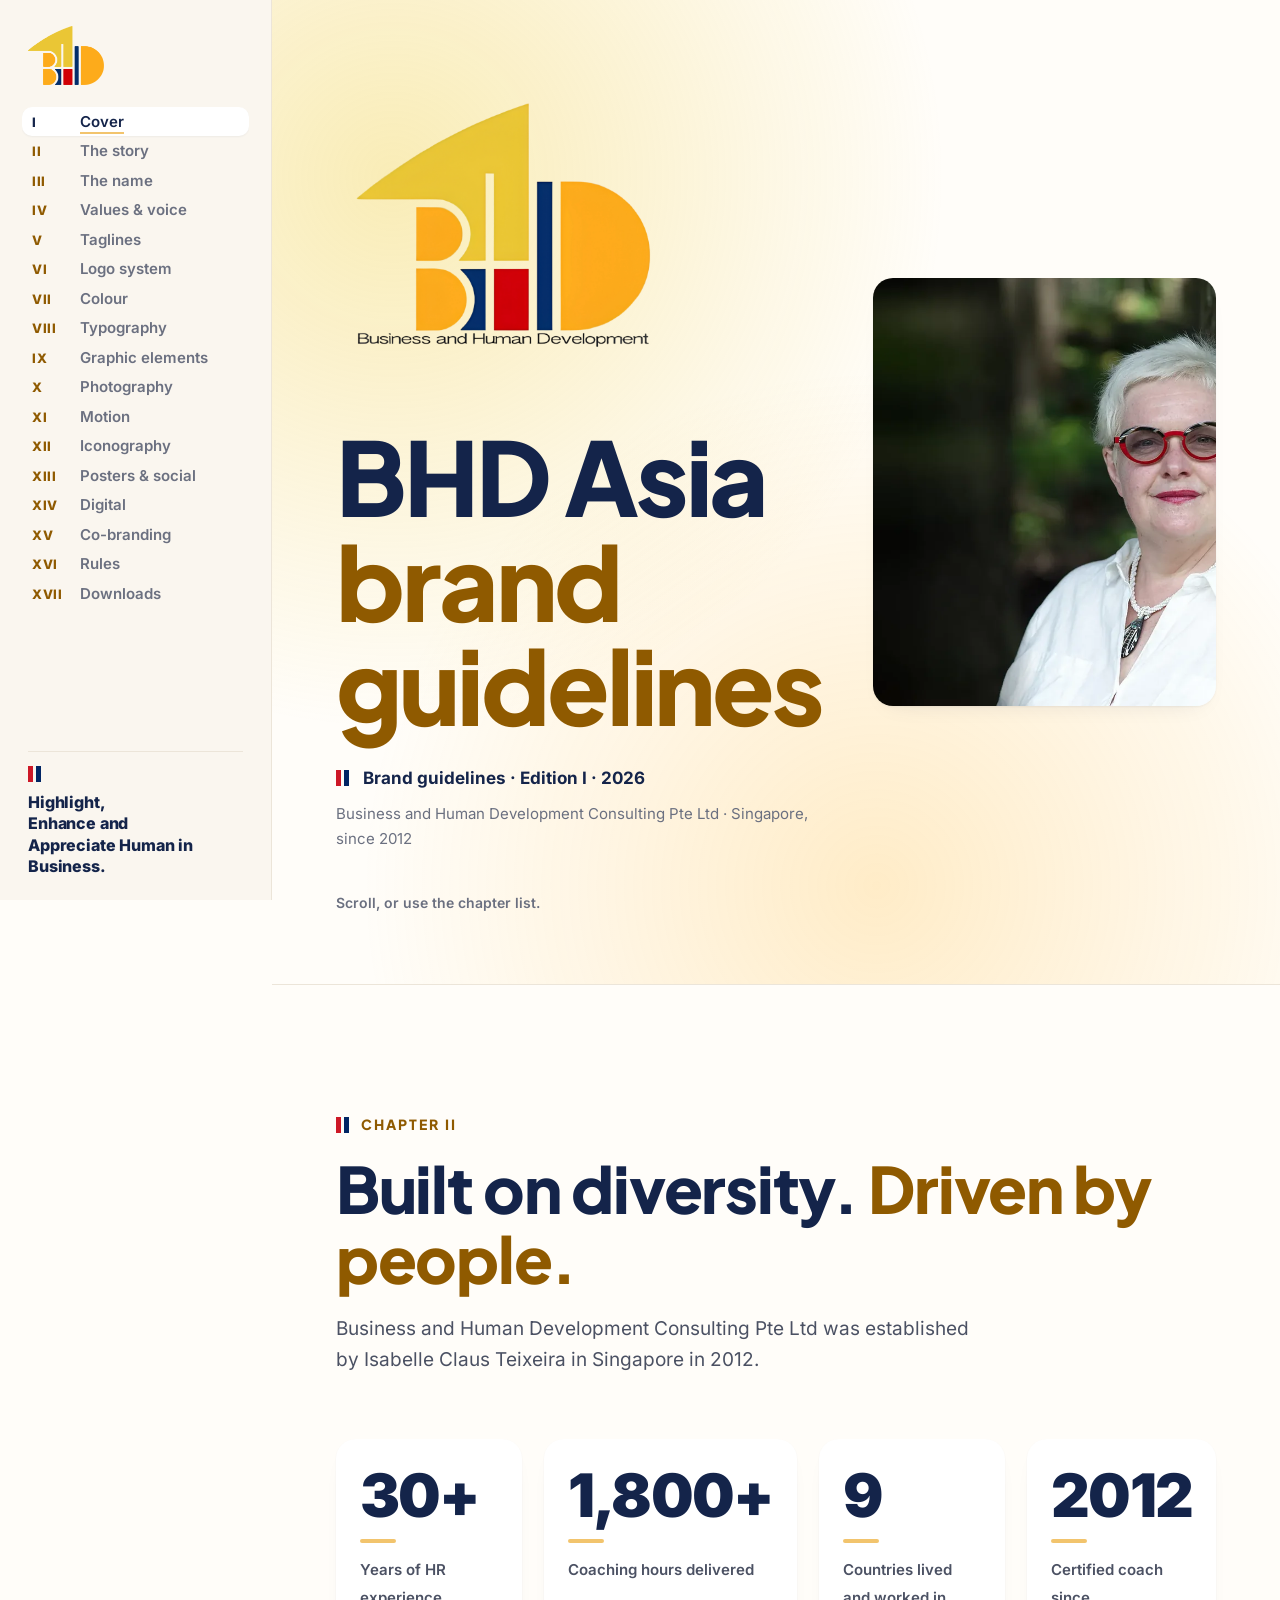
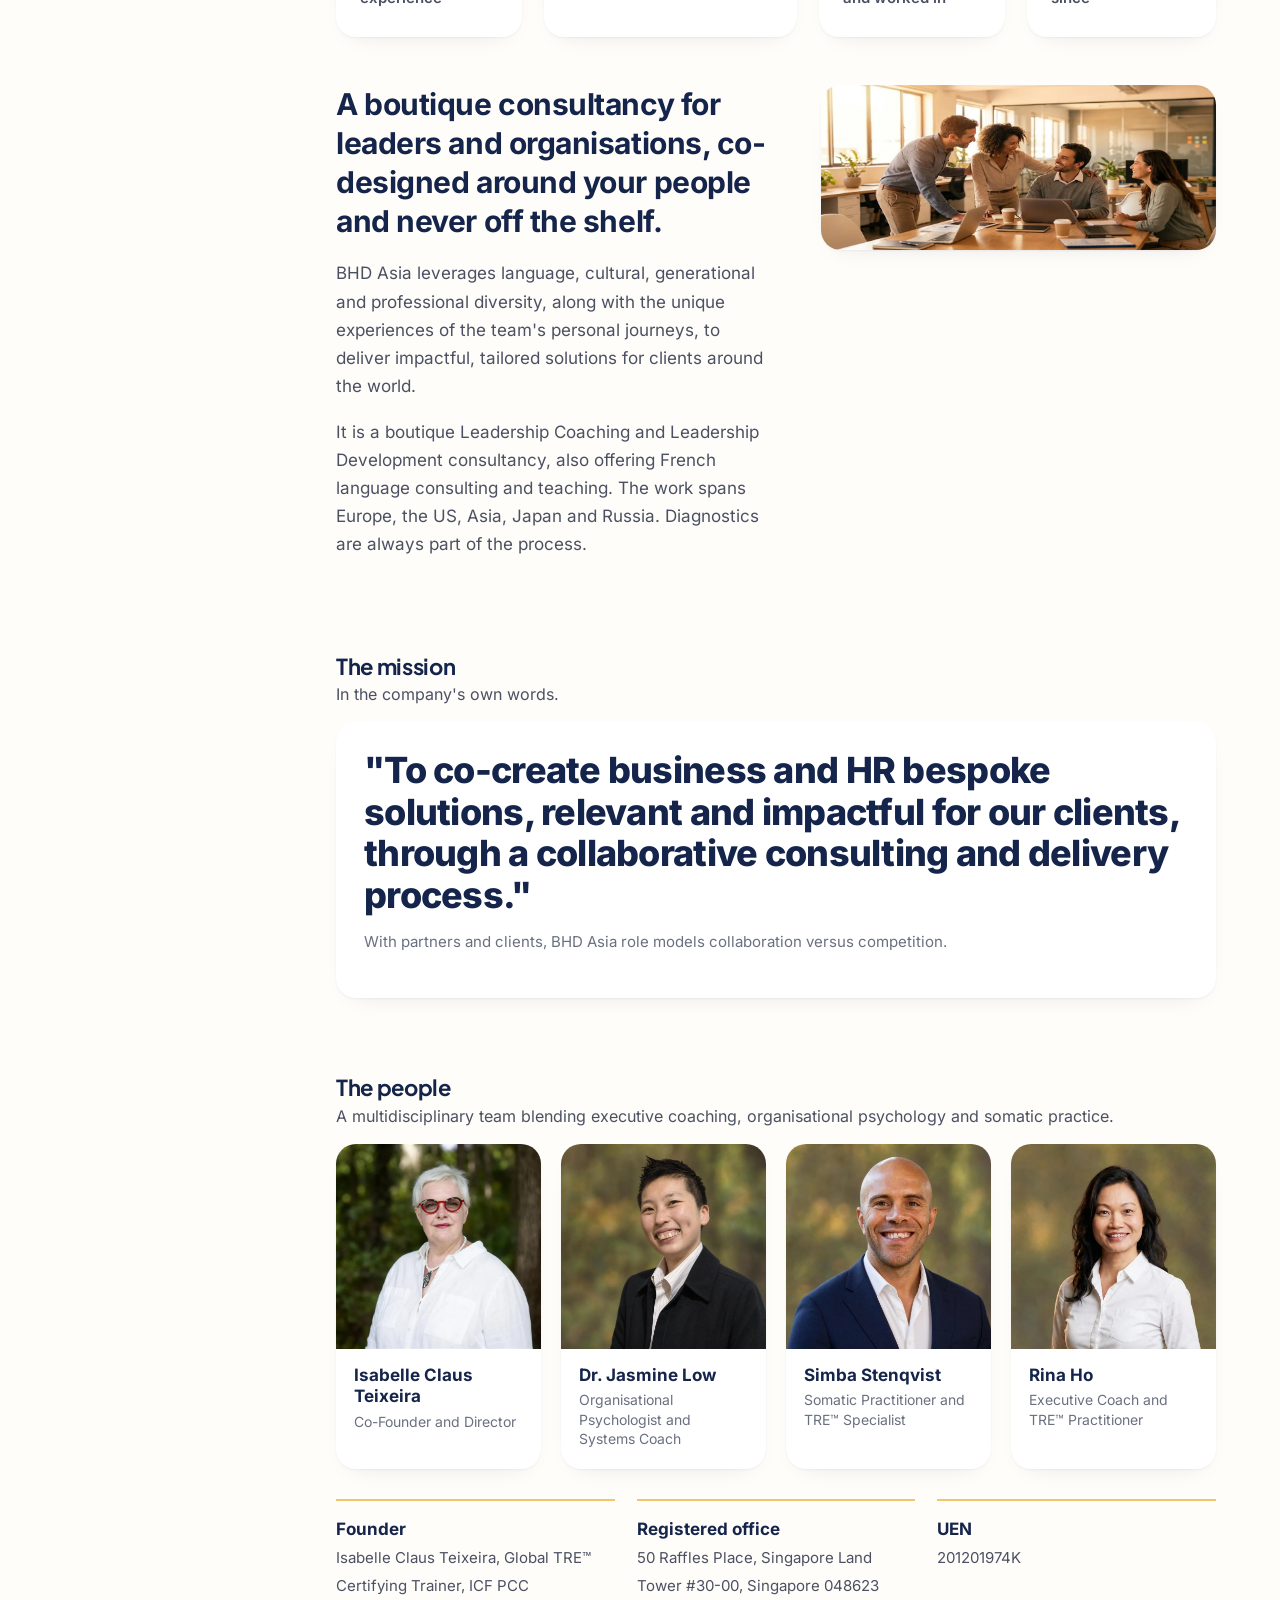
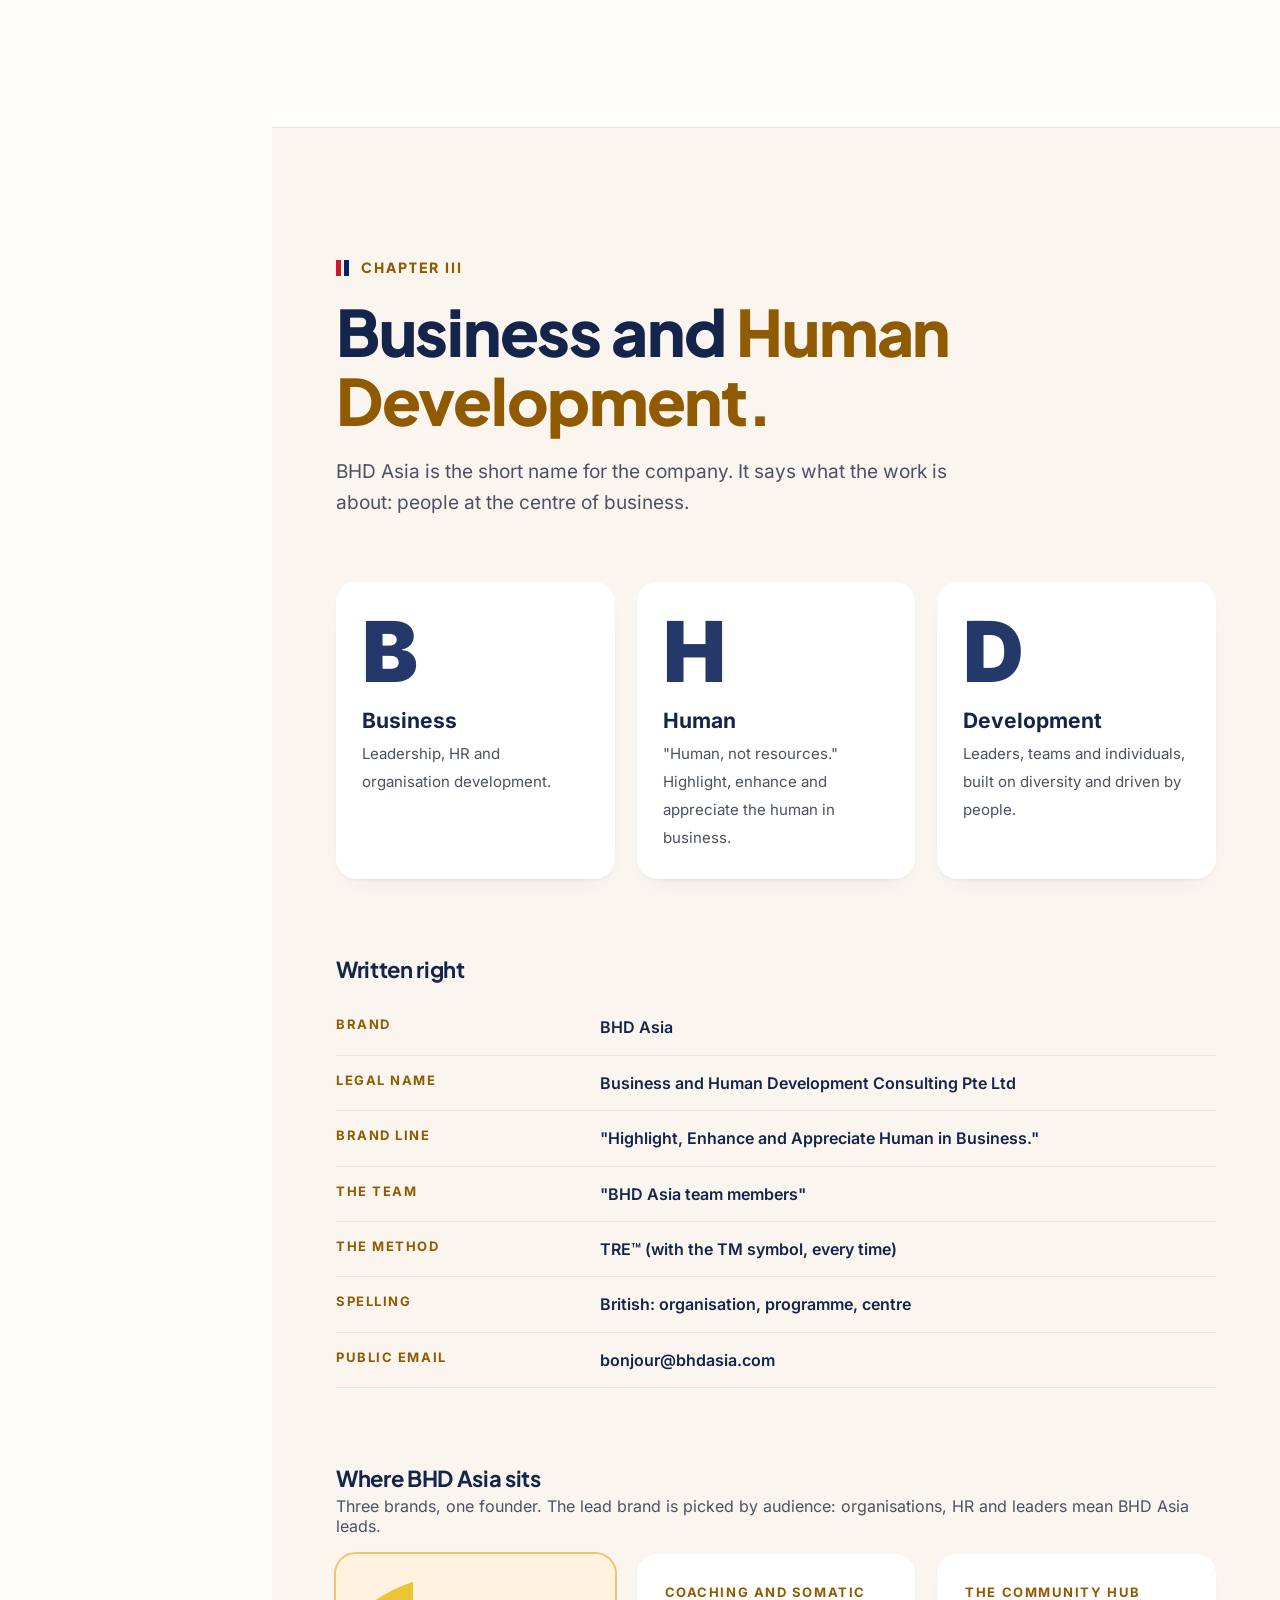
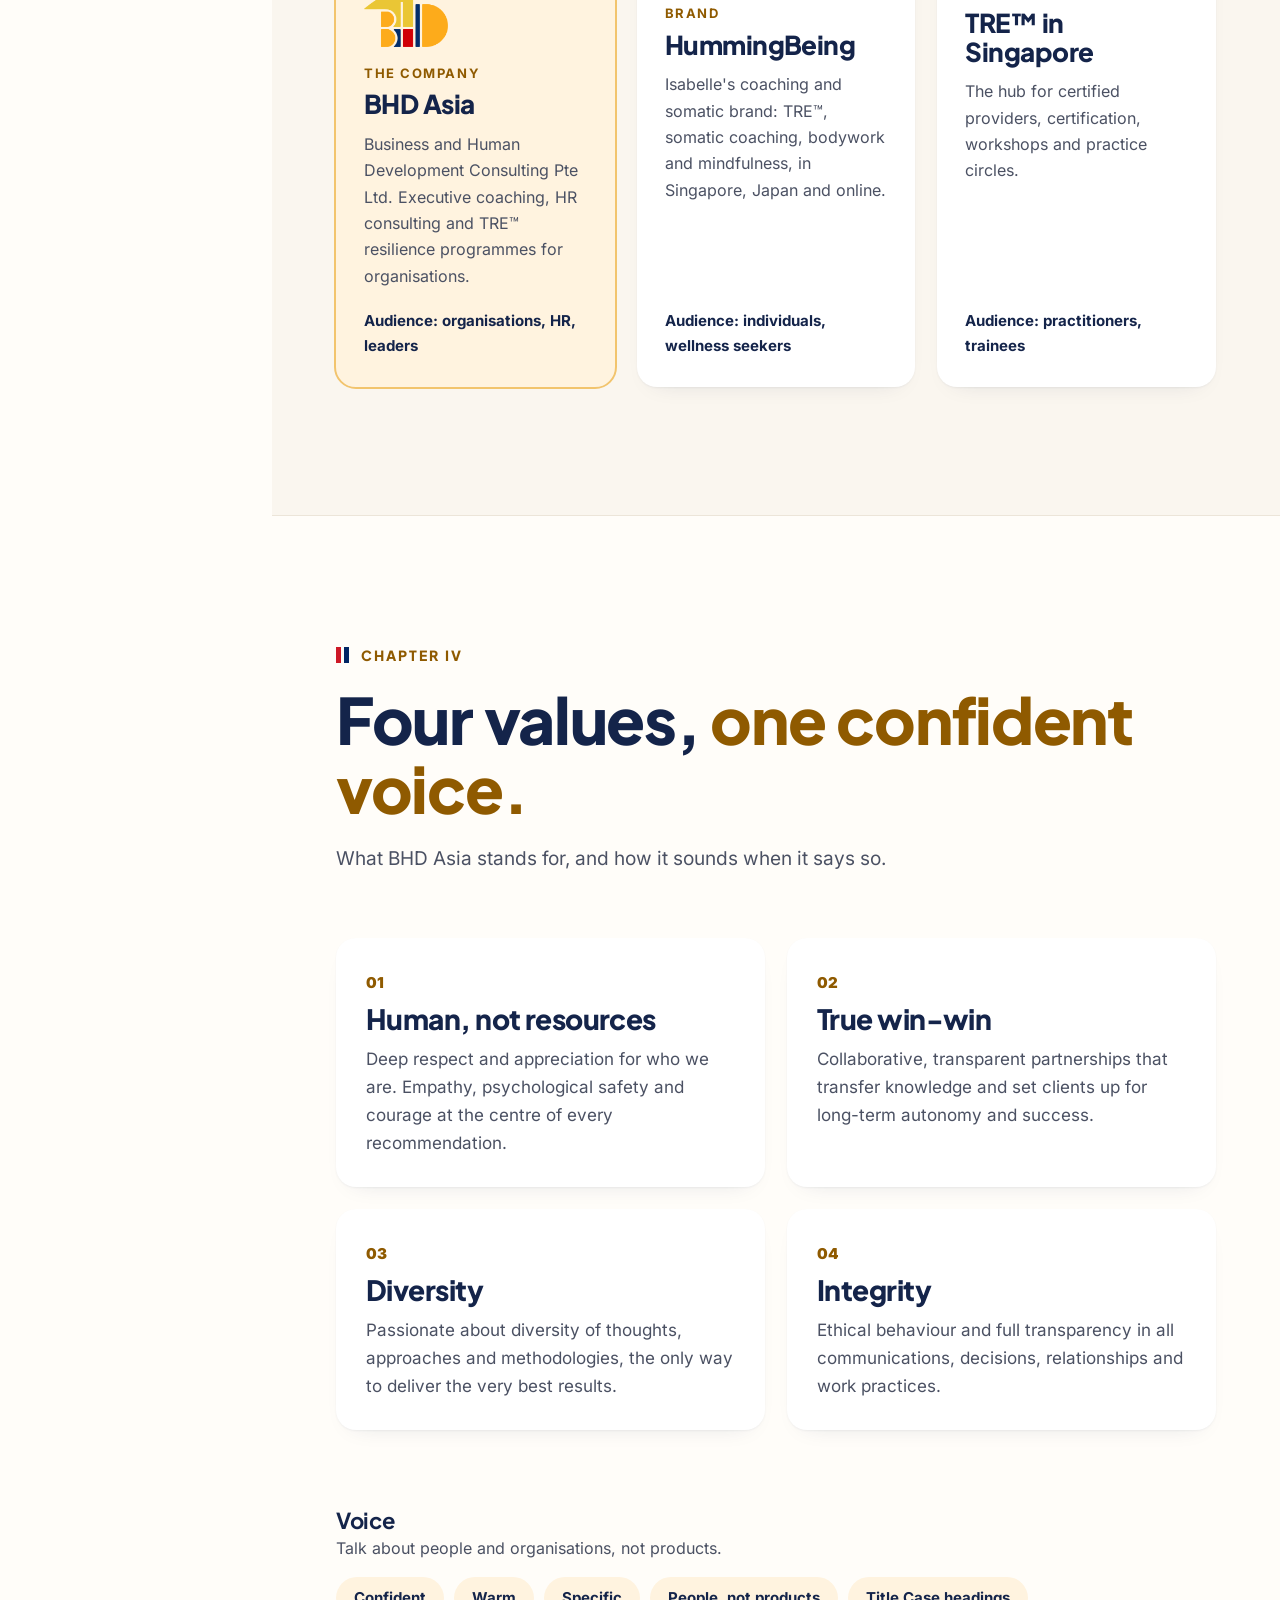
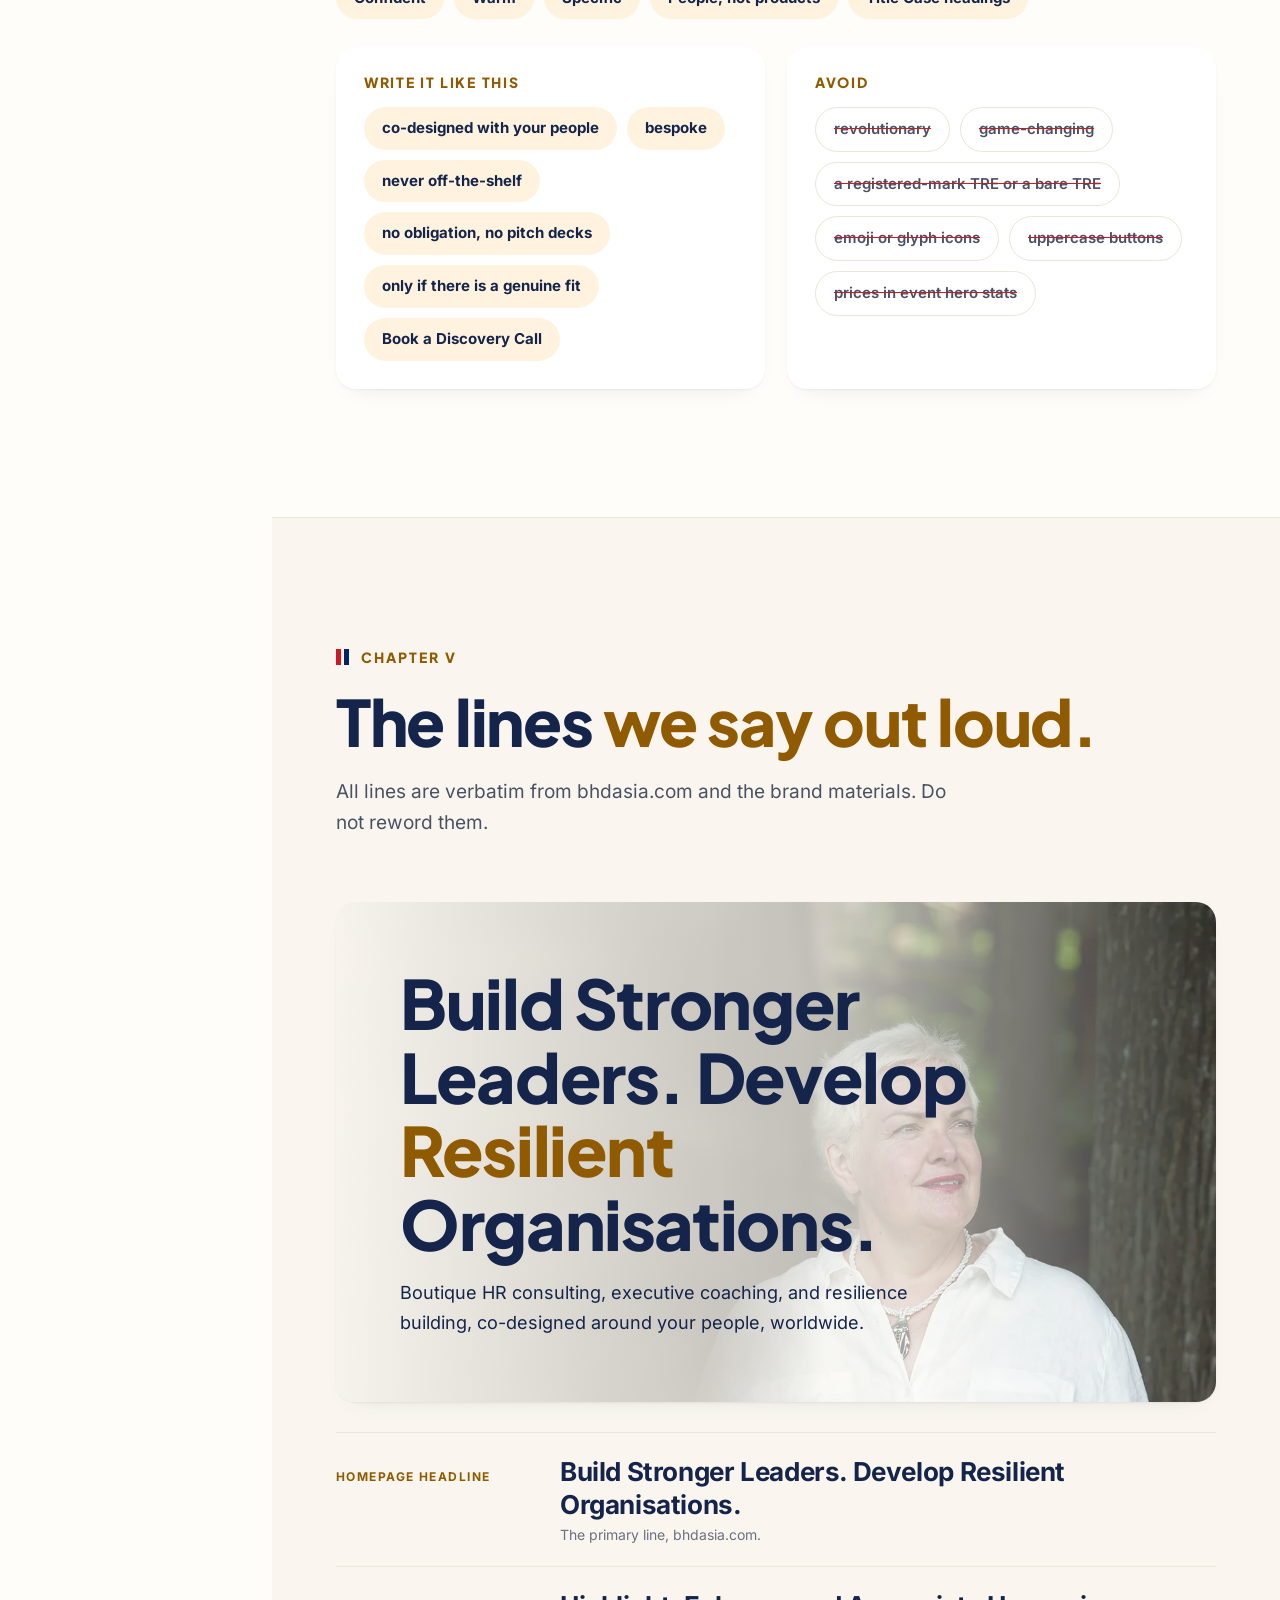
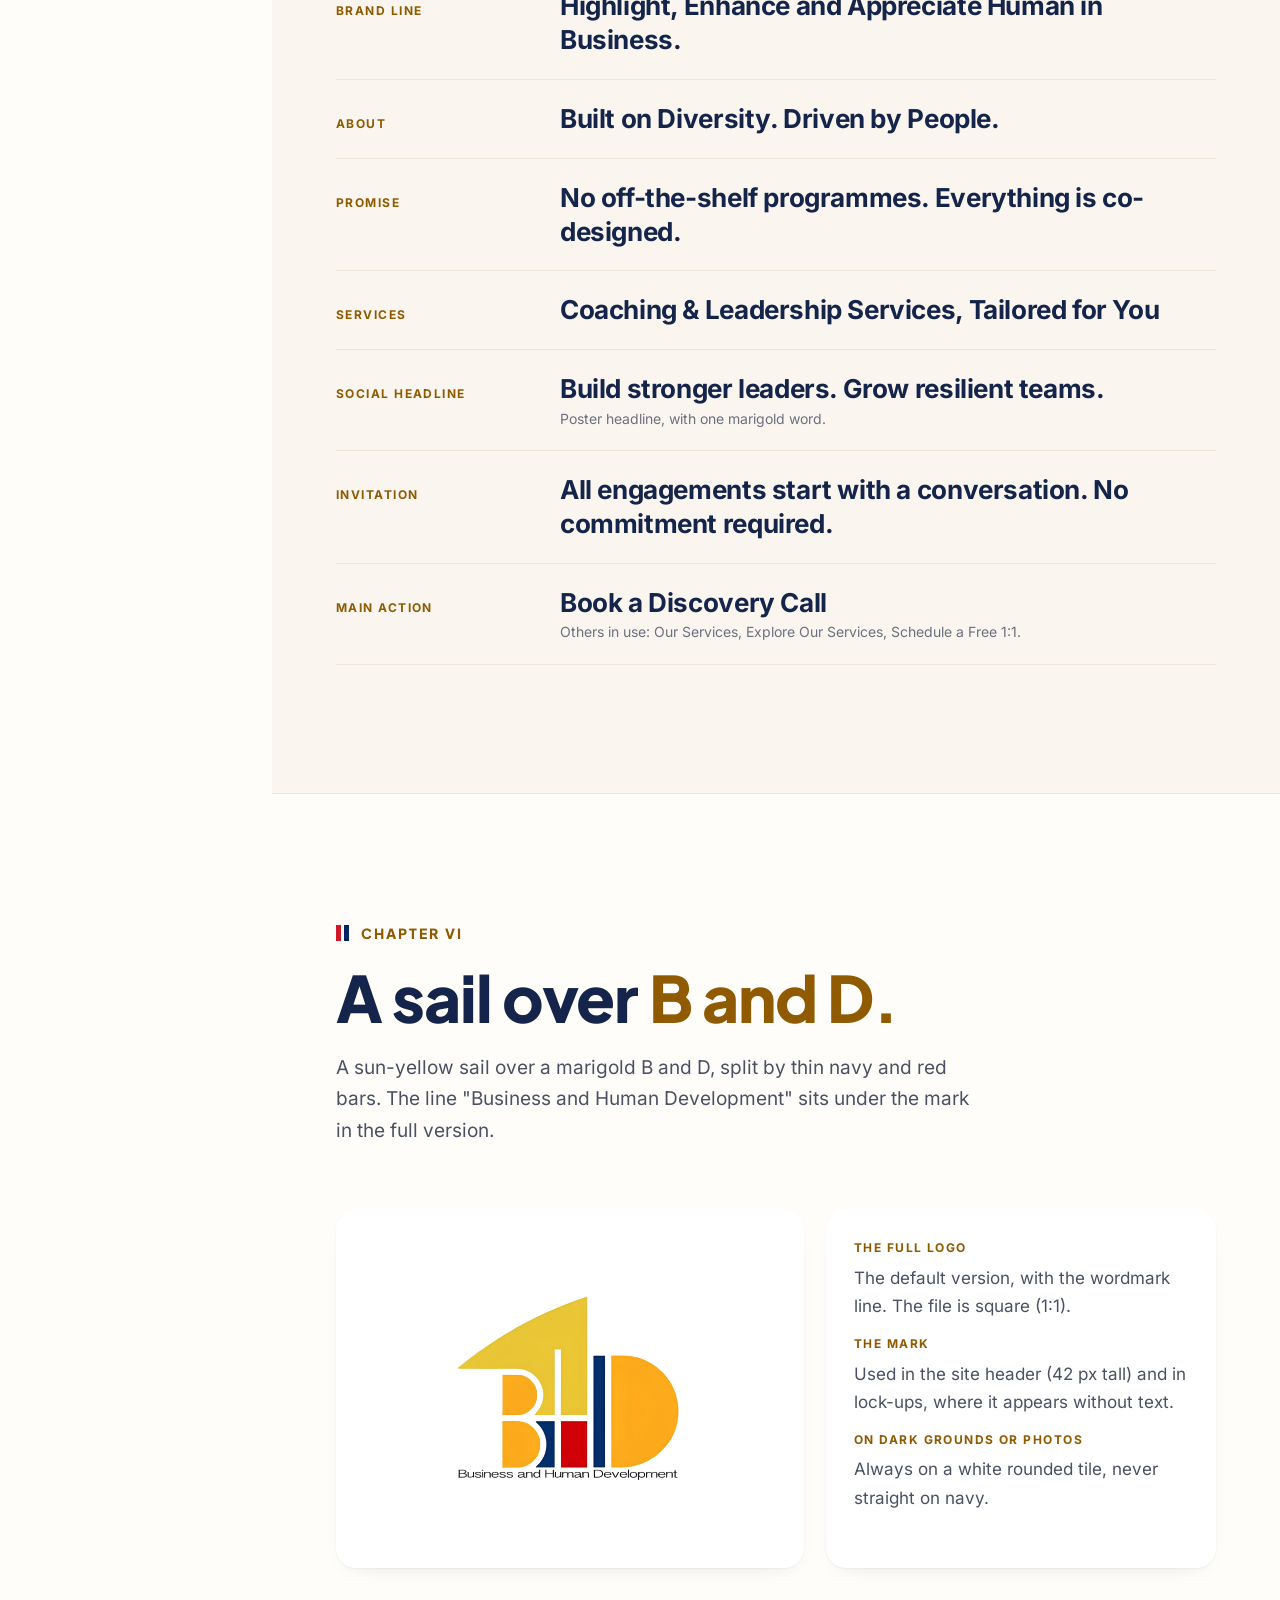
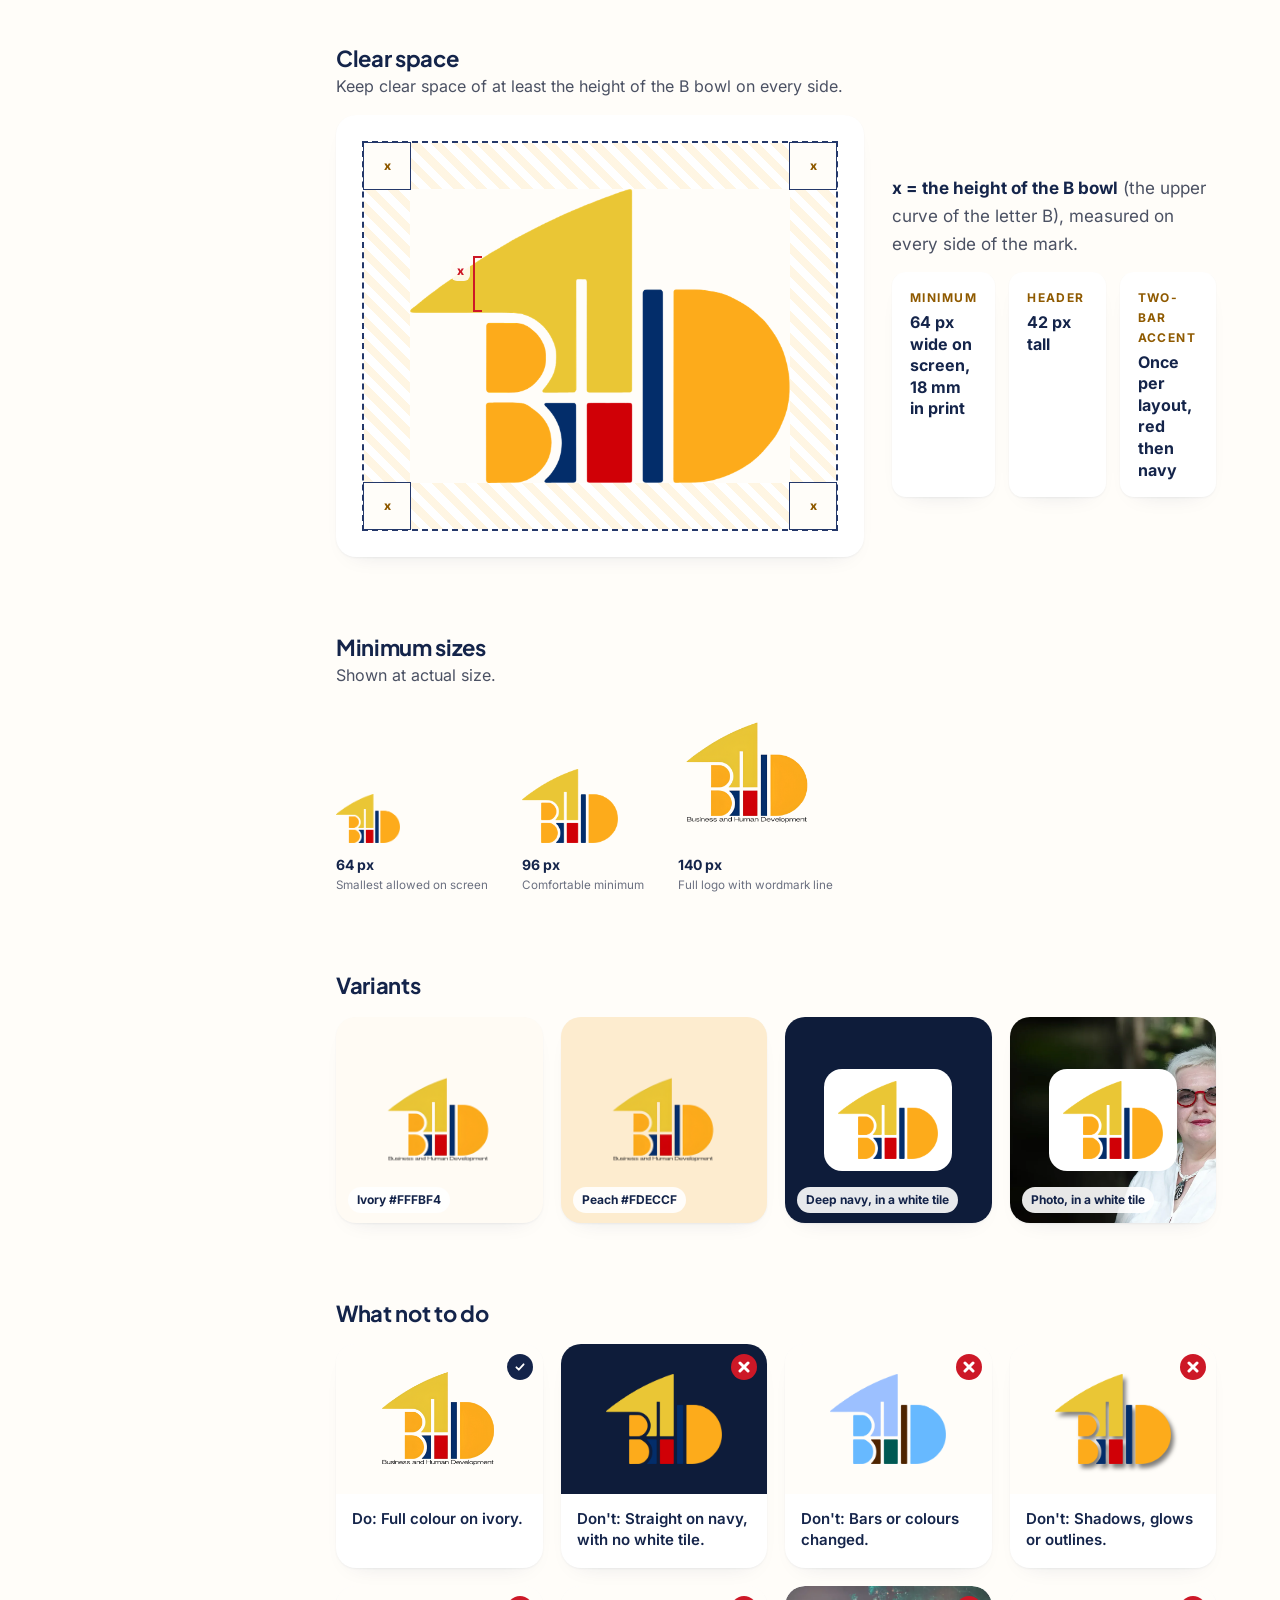
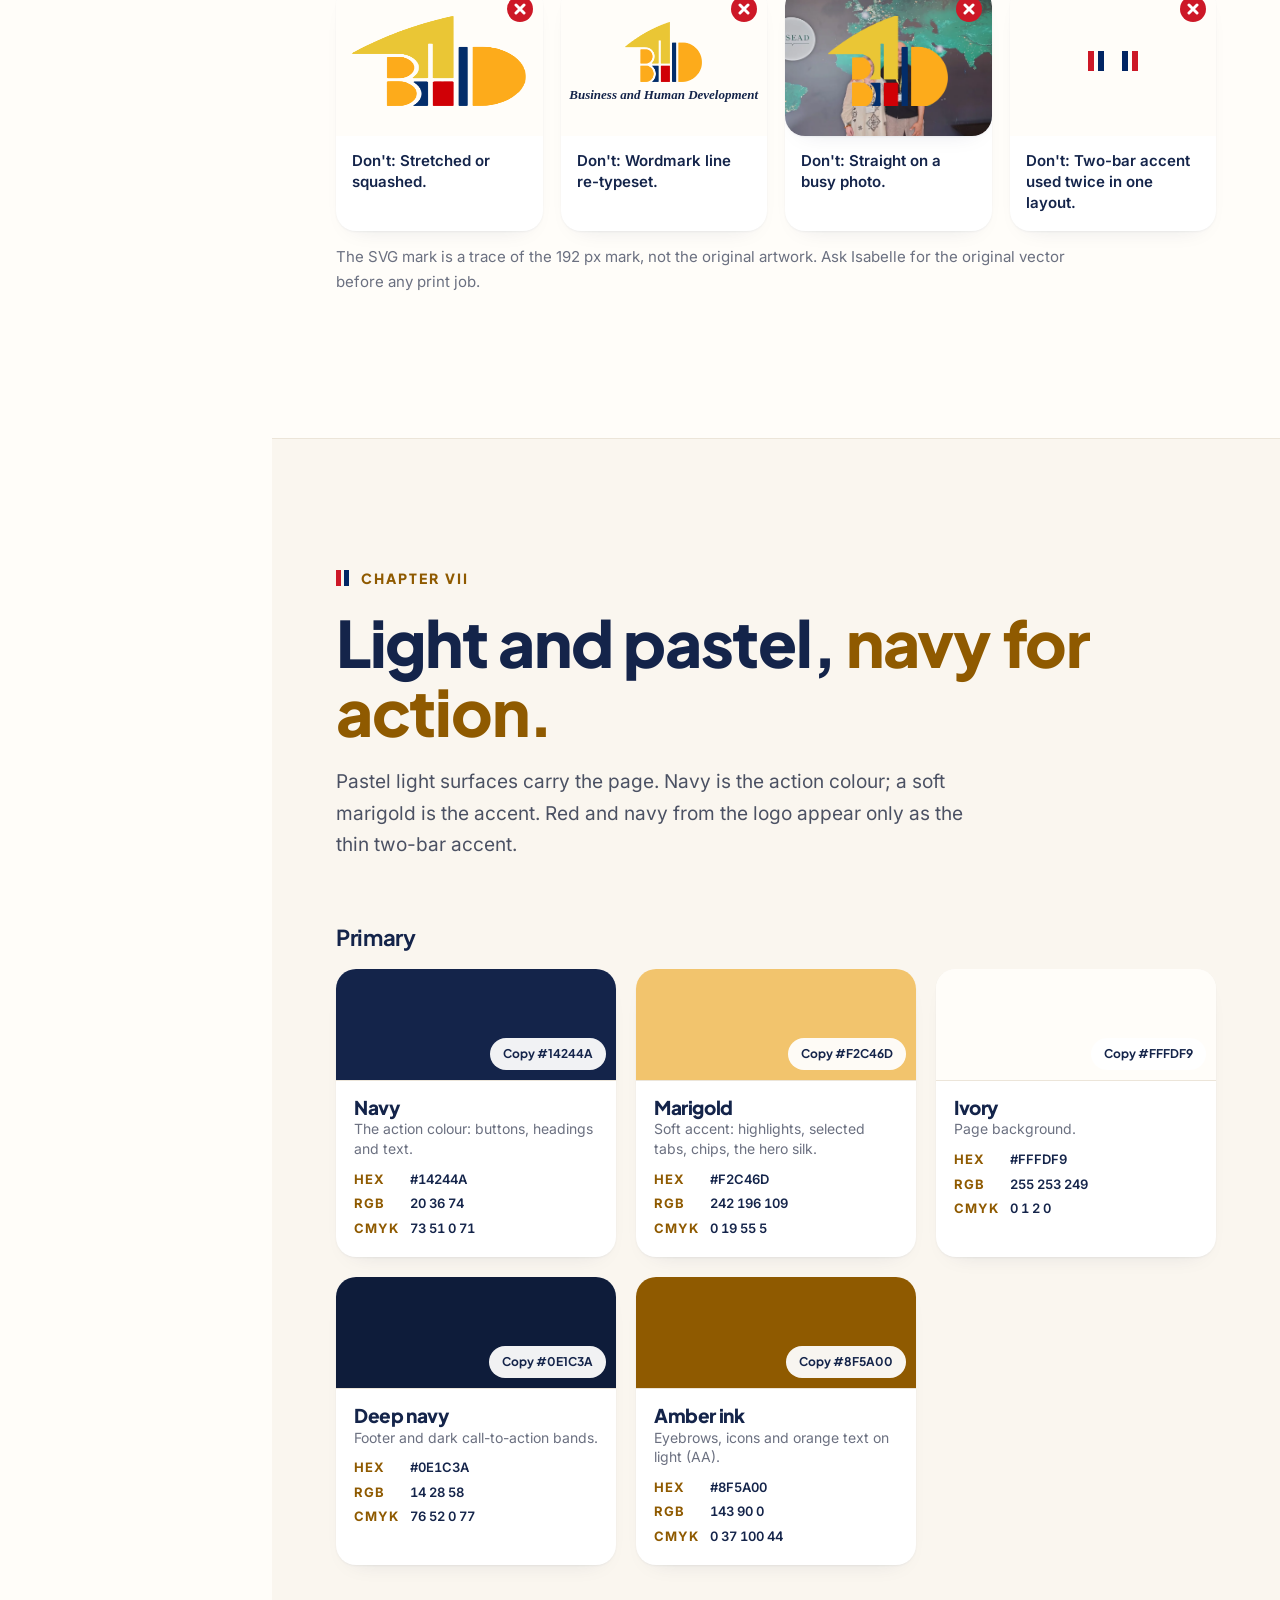
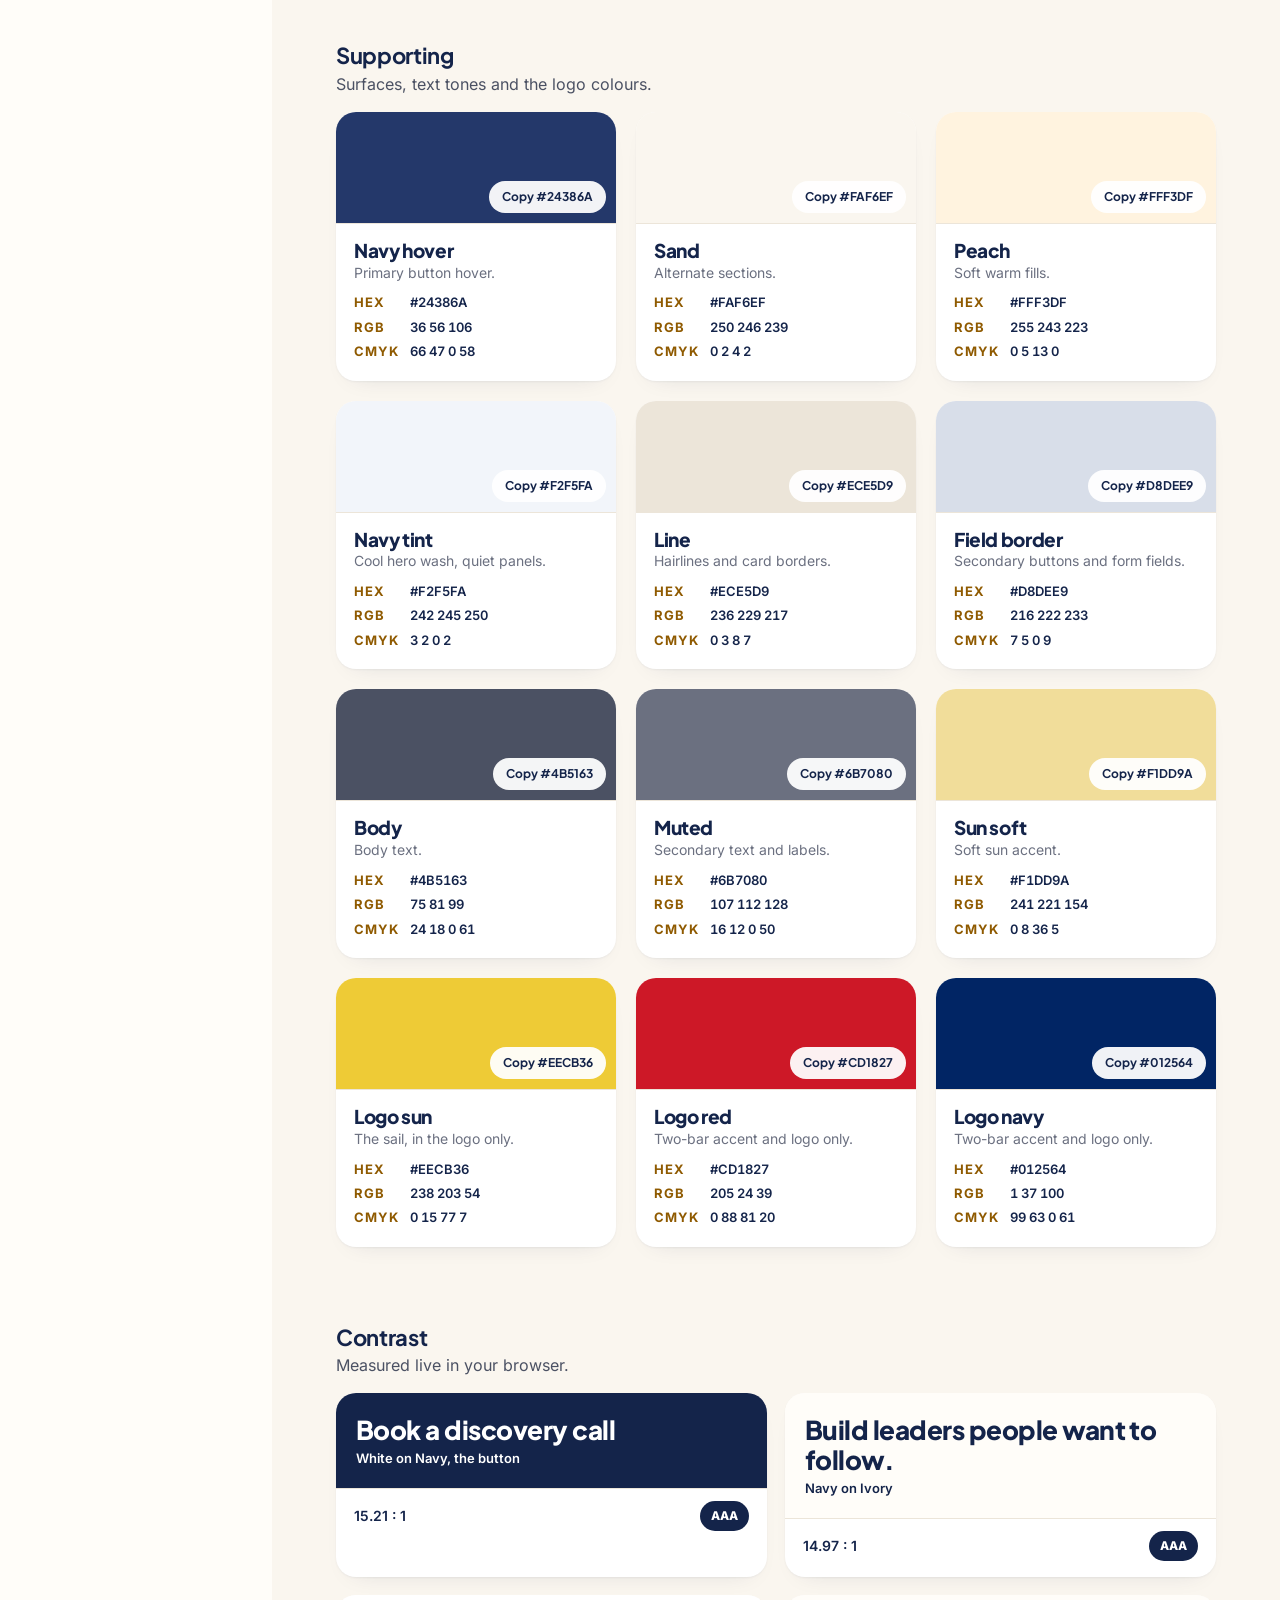
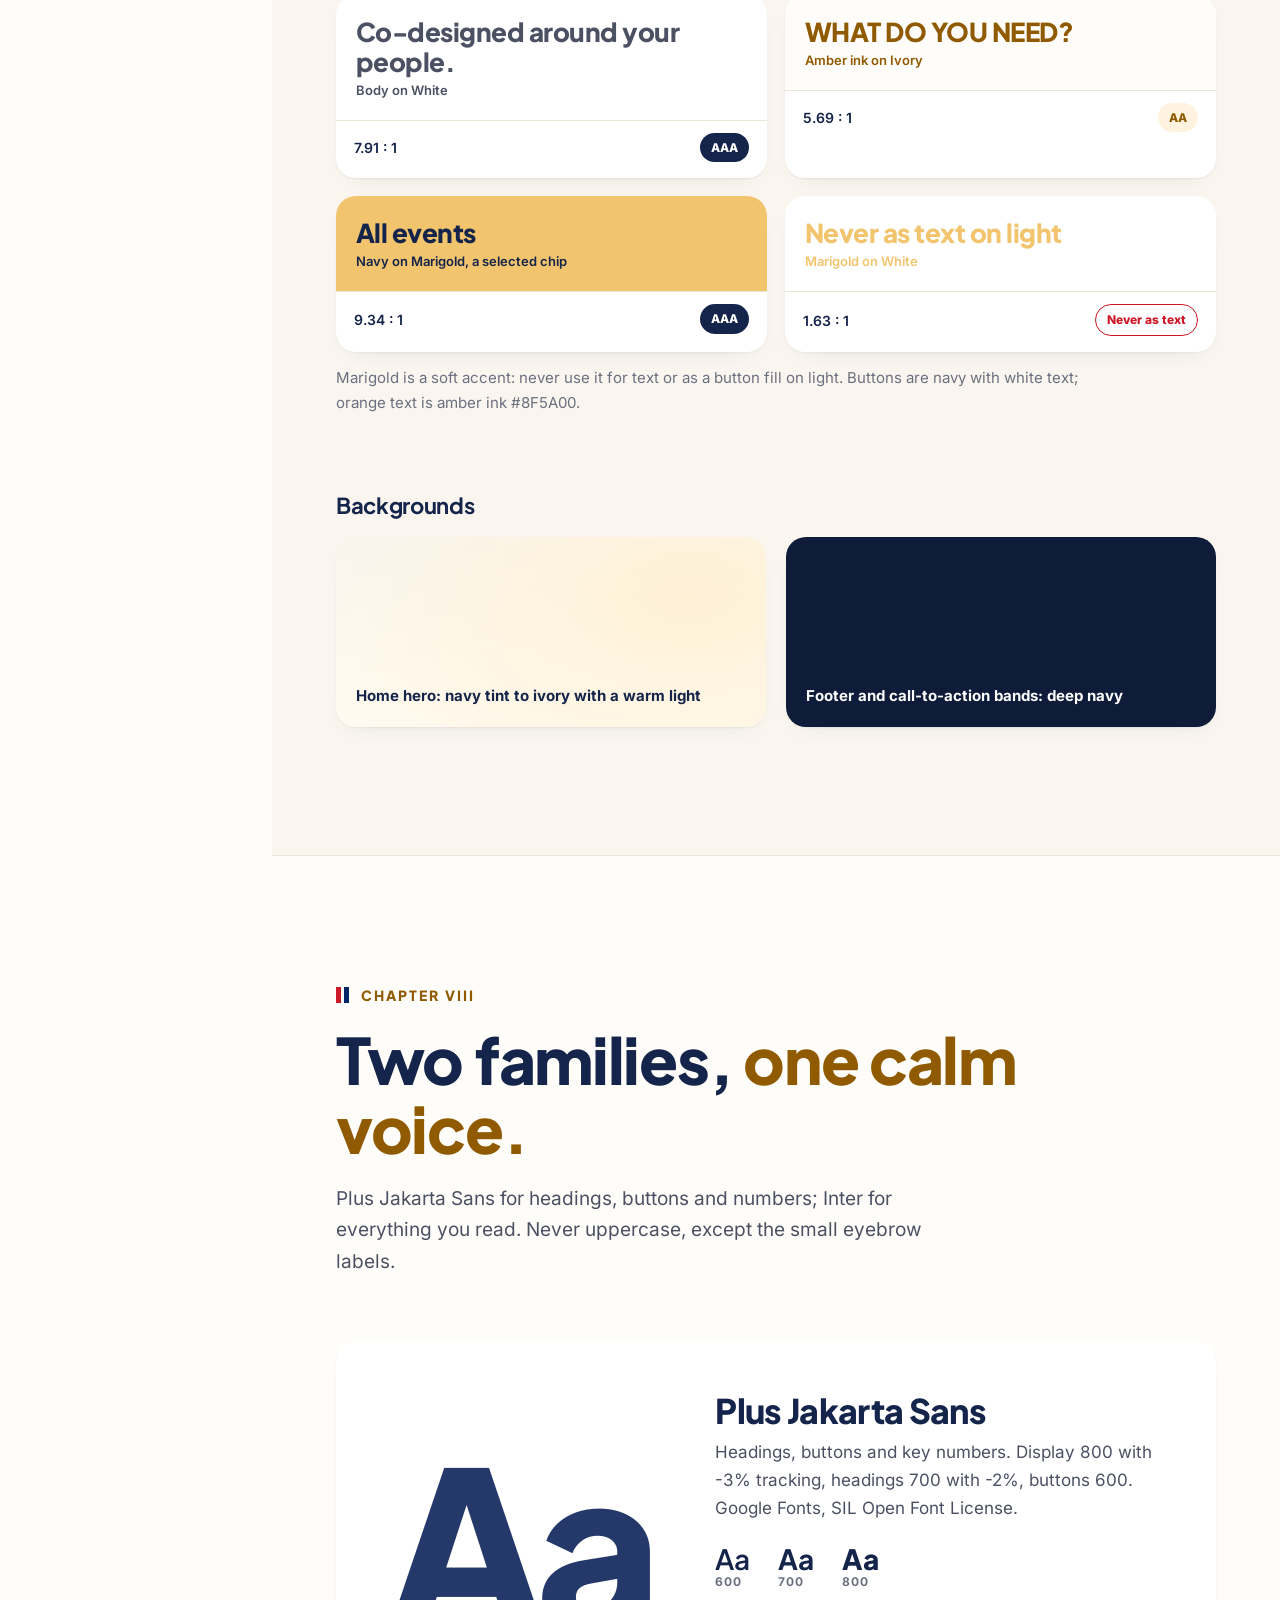
==== commit 3929fac4: "Brand book: match the redesigned bhdasia.com - colour: navy is the action colour, pastel marigold ac" ====
--- a/brand/index.html
+++ b/brand/index.html
@@ -9,7 +9,7 @@
 <meta name="description" content="Brand guidelines, Edition I, for BHD Asia: story, name, voice, logo, colour, type, photography and materials.">
 <meta name="theme-color" content="#FFFBF4">
 <link rel="icon" href="favicon.svg" type="image/svg+xml">
-<link rel="preload" href="../assets/fonts/figtree-latin-wght-normal.woff2" as="font" type="font/woff2" crossorigin>
+<link rel="preload" href="../assets/fonts/plus-jakarta-sans-latin.woff2" as="font" type="font/woff2" crossorigin>
 <link rel="stylesheet" href="brand.css">
 <script>document.documentElement.className='js';</script>
 </head>
@@ -56,62 +56,58 @@
 <div class="vars reveal"><div class="var" style="background:#FFFBF4"><img src="logo/bhdasia-logo-full.png" alt="Full logo on ivory"><span>Ivory #FFFBF4</span></div><div class="var" style="background:#FDECCF"><img src="logo/bhdasia-logo-full.png" alt="Full logo on peach"><span>Peach #FDECCF</span></div><div class="var" style="background:#0E1C3A"><div class="tile"><img src="logo/bhdasia-mark.png" alt="Mark in a white tile on deep navy"></div><span>Deep navy, in a white tile</span></div><div class="var photo"><div class="tile"><img src="logo/bhdasia-mark.png" alt="Mark in a white tile over a photo"></div><span>Photo, in a white tile</span></div></div>
 <h3 class="sub reveal">What not to do</h3><div class="misuse"><div class="mis ok reveal"><div class="box "><img src="logo/bhdasia-logo-full.png" alt="" style="height:130px"><span class="mk"><svg viewBox="0 0 20 20" aria-hidden="true"><path d="M4 10.5l4 4 8-9"/></svg></span></div><p>Do: Full colour on ivory.</p></div><div class="mis  reveal"><div class="box dark"><img src="logo/bhdasia-mark.png" alt=""><span class="mk"><svg viewBox="0 0 12 12" aria-hidden="true"><path d="M2 2l8 8M10 2l-8 8"/></svg></span></div><p>Don't: Straight on navy, with no white tile.</p></div><div class="mis  reveal"><div class="box "><img src="logo/bhdasia-mark.png" alt="" style="filter:hue-rotate(180deg)"><span class="mk"><svg viewBox="0 0 12 12" aria-hidden="true"><path d="M2 2l8 8M10 2l-8 8"/></svg></span></div><p>Don't: Bars or colours changed.</p></div><div class="mis  reveal"><div class="box "><img src="logo/bhdasia-mark.png" alt="" style="filter:drop-shadow(3px 4px 2px rgba(0,0,0,.5))"><span class="mk"><svg viewBox="0 0 12 12" aria-hidden="true"><path d="M2 2l8 8M10 2l-8 8"/></svg></span></div><p>Don't: Shadows, glows or outlines.</p></div><div class="mis  reveal"><div class="box "><img src="logo/bhdasia-mark.png" alt="" style="transform:scaleX(1.5)"><span class="mk"><svg viewBox="0 0 12 12" aria-hidden="true"><path d="M2 2l8 8M10 2l-8 8"/></svg></span></div><p>Don't: Stretched or squashed.</p></div><div class="mis  reveal"><div class="box "><span style="display:flex;flex-direction:column;align-items:center;gap:6px"><img src="logo/bhdasia-mark.png" alt="" style="height:60px"><span style="font:italic 700 13px/1 Georgia,serif;color:#14244A">Business and Human Development</span></span><span class="mk"><svg viewBox="0 0 12 12" aria-hidden="true"><path d="M2 2l8 8M10 2l-8 8"/></svg></span></div><p>Don't: Wordmark line re-typeset.</p></div><div class="mis  reveal"><div class="box ph"><img src="logo/bhdasia-mark.png" alt=""><span class="mk"><svg viewBox="0 0 12 12" aria-hidden="true"><path d="M2 2l8 8M10 2l-8 8"/></svg></span></div><p>Don't: Straight on a busy photo.</p></div><div class="mis  reveal"><div class="box "><span class="bars2"><i></i><i></i><i class="gap"></i><i></i><i></i></span><span class="mk"><svg viewBox="0 0 12 12" aria-hidden="true"><path d="M2 2l8 8M10 2l-8 8"/></svg></span></div><p>Don't: Two-bar accent used twice in one layout.</p></div></div>
 <p class="note reveal">The SVG mark is a trace of the 192 px mark, not the original artwork. Ask Isabelle for the original vector before any print job.</p></div></section>
-<section class="ch sand" id="colour" aria-labelledby="h-colour"><div class="ch-in"><header class="ch-head reveal"><div class="num"><span class="bars" aria-hidden="true"><b></b><b></b></span>Chapter VII</div><h2 id="h-colour">Warm light, <em>marigold for action.</em></h2><p>Taken straight from the logo. Warm light surfaces carry the page; marigold is the action colour. Red and navy appear only as the thin two-bar accent.</p></header>
-<h3 class="sub reveal" style="margin-top:0">Primary</h3><div class="sw"><article class="sw-card reveal"><div class="sw-chip" style="background:#FFB21A"><button type="button" data-copy="#FFB21A" aria-label="Copy Marigold #FFB21A">Copy #FFB21A</button></div><div class="sw-body"><h3>Marigold</h3><p class="role">Primary. Buttons, highlights, active states.</p><dl><dt>HEX</dt><dd>#FFB21A</dd><dt>RGB</dt><dd>255 178 26</dd><dt>CMYK</dt><dd>0 30 90 0</dd></dl></div></article><article class="sw-card reveal"><div class="sw-chip" style="background:#14244A"><button type="button" data-copy="#14244A" aria-label="Copy Ink #14244A">Copy #14244A</button></div><div class="sw-body"><h3>Ink</h3><p class="role">Headings and text; the label on marigold.</p><dl><dt>HEX</dt><dd>#14244A</dd><dt>RGB</dt><dd>20 36 74</dd><dt>CMYK</dt><dd>73 51 0 71</dd></dl></div></article><article class="sw-card reveal"><div class="sw-chip" style="background:#FFFBF4"><button type="button" data-copy="#FFFBF4" aria-label="Copy Ivory #FFFBF4">Copy #FFFBF4</button></div><div class="sw-body"><h3>Ivory</h3><p class="role">Page background.</p><dl><dt>HEX</dt><dd>#FFFBF4</dd><dt>RGB</dt><dd>255 251 244</dd><dt>CMYK</dt><dd>0 2 4 0</dd></dl></div></article><article class="sw-card reveal"><div class="sw-chip" style="background:#EECB36"><button type="button" data-copy="#EECB36" aria-label="Copy Sun #EECB36">Copy #EECB36</button></div><div class="sw-body"><h3>Sun</h3><p class="role">The sail. Accents and underlines.</p><dl><dt>HEX</dt><dd>#EECB36</dd><dt>RGB</dt><dd>238 203 54</dd><dt>CMYK</dt><dd>0 15 77 7</dd></dl></div></article><article class="sw-card reveal"><div class="sw-chip" style="background:#0E1C3A"><button type="button" data-copy="#0E1C3A" aria-label="Copy Deep navy #0E1C3A">Copy #0E1C3A</button></div><div class="sw-body"><h3>Deep navy</h3><p class="role">Footer and dark call-to-action cards.</p><dl><dt>HEX</dt><dd>#0E1C3A</dd><dt>RGB</dt><dd>14 28 58</dd><dt>CMYK</dt><dd>76 52 0 77</dd></dl></div></article></div>
-<h3 class="sub reveal">Supporting<small>Sand, peach, text tones and the two bars.</small></h3><div class="sw"><article class="sw-card reveal"><div class="sw-chip" style="background:#F2A100"><button type="button" data-copy="#F2A100" aria-label="Copy Marigold dark #F2A100">Copy #F2A100</button></div><div class="sw-body"><h3>Marigold dark</h3><p class="role">Hover fill, focus ring, marigold words on posters.</p><dl><dt>HEX</dt><dd>#F2A100</dd><dt>RGB</dt><dd>242 161 0</dd><dt>CMYK</dt><dd>0 33 100 5</dd></dl></div></article><article class="sw-card reveal"><div class="sw-chip" style="background:#FBF3E6"><button type="button" data-copy="#FBF3E6" aria-label="Copy Sand #FBF3E6">Copy #FBF3E6</button></div><div class="sw-body"><h3>Sand</h3><p class="role">Alternate sections.</p><dl><dt>HEX</dt><dd>#FBF3E6</dd><dt>RGB</dt><dd>251 243 230</dd><dt>CMYK</dt><dd>0 3 8 2</dd></dl></div></article><article class="sw-card reveal"><div class="sw-chip" style="background:#FDECCF"><button type="button" data-copy="#FDECCF" aria-label="Copy Peach #FDECCF">Copy #FDECCF</button></div><div class="sw-body"><h3>Peach</h3><p class="role">Soft fills and highlights.</p><dl><dt>HEX</dt><dd>#FDECCF</dd><dt>RGB</dt><dd>253 236 207</dd><dt>CMYK</dt><dd>0 7 18 1</dd></dl></div></article><article class="sw-card reveal"><div class="sw-chip" style="background:#EFE3D0"><button type="button" data-copy="#EFE3D0" aria-label="Copy Line #EFE3D0">Copy #EFE3D0</button></div><div class="sw-body"><h3>Line</h3><p class="role">Hairlines.</p><dl><dt>HEX</dt><dd>#EFE3D0</dd><dt>RGB</dt><dd>239 227 208</dd><dt>CMYK</dt><dd>0 5 13 6</dd></dl></div></article><article class="sw-card reveal"><div class="sw-chip" style="background:#4F4A45"><button type="button" data-copy="#4F4A45" aria-label="Copy Warm body #4F4A45">Copy #4F4A45</button></div><div class="sw-body"><h3>Warm body</h3><p class="role">Body text.</p><dl><dt>HEX</dt><dd>#4F4A45</dd><dt>RGB</dt><dd>79 74 69</dd><dt>CMYK</dt><dd>0 6 13 69</dd></dl></div></article><article class="sw-card reveal"><div class="sw-chip" style="background:#6F6A64"><button type="button" data-copy="#6F6A64" aria-label="Copy Warm muted #6F6A64">Copy #6F6A64</button></div><div class="sw-body"><h3>Warm muted</h3><p class="role">Secondary text.</p><dl><dt>HEX</dt><dd>#6F6A64</dd><dt>RGB</dt><dd>111 106 100</dd><dt>CMYK</dt><dd>0 5 10 56</dd></dl></div></article><article class="sw-card reveal"><div class="sw-chip" style="background:#8F5A00"><button type="button" data-copy="#8F5A00" aria-label="Copy Amber ink #8F5A00">Copy #8F5A00</button></div><div class="sw-body"><h3>Amber ink</h3><p class="role">Orange text on light surfaces (AA).</p><dl><dt>HEX</dt><dd>#8F5A00</dd><dt>RGB</dt><dd>143 90 0</dd><dt>CMYK</dt><dd>0 37 100 44</dd></dl></div></article><article class="sw-card reveal"><div class="sw-chip" style="background:#13254D"><button type="button" data-copy="#13254D" aria-label="Copy Deep 2 #13254D">Copy #13254D</button></div><div class="sw-body"><h3>Deep 2</h3><p class="role">Second stop of the dark card gradient.</p><dl><dt>HEX</dt><dd>#13254D</dd><dt>RGB</dt><dd>19 37 77</dd><dt>CMYK</dt><dd>75 52 0 70</dd></dl></div></article><article class="sw-card reveal"><div class="sw-chip" style="background:#CD1827"><button type="button" data-copy="#CD1827" aria-label="Copy Logo red #CD1827">Copy #CD1827</button></div><div class="sw-body"><h3>Logo red</h3><p class="role">Two-bar accent only.</p><dl><dt>HEX</dt><dd>#CD1827</dd><dt>RGB</dt><dd>205 24 39</dd><dt>CMYK</dt><dd>0 88 81 20</dd></dl></div></article><article class="sw-card reveal"><div class="sw-chip" style="background:#012564"><button type="button" data-copy="#012564" aria-label="Copy Logo navy #012564">Copy #012564</button></div><div class="sw-body"><h3>Logo navy</h3><p class="role">Two-bar accent only.</p><dl><dt>HEX</dt><dd>#012564</dd><dt>RGB</dt><dd>1 37 100</dd><dt>CMYK</dt><dd>99 63 0 61</dd></dl></div></article></div>
-<p class="note reveal">CMYK values are a simple conversion from RGB for reference. Proof on the actual stock before any print run.</p>
-<h3 class="sub reveal">In proportion<small>A typical page.</small></h3><div class="prop reveal" role="img" aria-label="Proportion bar: ivory and sand 62, ink 18, marigold 14, sun 4, red 1, navy 1"><div style="flex:62;background:#FFFBF4;color:#14244A">Ivory + sand 62</div><div style="flex:18;background:#14244A;color:#fff">Ink 18</div><div style="flex:14;background:#FFB21A;color:#14244A">Marigold 14</div><div style="flex:4;background:#EECB36;color:#14244A">Sun 4</div><div style="flex:1;background:#CD1827;color:#fff"></div><div style="flex:1;background:#012564;color:#fff"></div></div><div class="prop-key"><span style="--c:#FFFBF4">Ivory + sand 62%</span><span style="--c:#14244A">Ink 18%</span><span style="--c:#FFB21A">Marigold 14%</span><span style="--c:#EECB36">Sun 4%</span><span style="--c:#CD1827">Red 1%</span><span style="--c:#012564">Navy 1%</span></div>
-<h3 class="sub reveal">Contrast, computed live<small>WCAG ratios, calculated in your browser from the HEX values. Body text needs 4.5:1.</small></h3><div class="ctr"><div class="ctr-card reveal" data-fg="#14244A" data-bg="#FFFBF4"><div class="ctr-demo" style="color:#14244A;background:#FFFBF4">Build stronger leaders.<small>Ink on Ivory</small></div><div class="ctr-meta"><span class="ratio">--</span><span class="badge">--</span></div></div><div class="ctr-card reveal" data-fg="#14244A" data-bg="#FFB21A"><div class="ctr-demo" style="color:#14244A;background:#FFB21A">Book a Discovery Call<small>Ink on Marigold</small></div><div class="ctr-meta"><span class="ratio">--</span><span class="badge">--</span></div></div><div class="ctr-card reveal" data-fg="#14244A" data-bg="#FDECCF"><div class="ctr-demo" style="color:#14244A;background:#FDECCF">Co-designed with you<small>Ink on Peach</small></div><div class="ctr-meta"><span class="ratio">--</span><span class="badge">--</span></div></div><div class="ctr-card reveal" data-fg="#4F4A45" data-bg="#FFFBF4"><div class="ctr-demo" style="color:#4F4A45;background:#FFFBF4">Body text, 17 px<small>Warm body on Ivory</small></div><div class="ctr-meta"><span class="ratio">--</span><span class="badge">--</span></div></div><div class="ctr-card reveal" data-fg="#6F6A64" data-bg="#FFFBF4"><div class="ctr-demo" style="color:#6F6A64;background:#FFFBF4">Secondary text<small>Warm muted on Ivory</small></div><div class="ctr-meta"><span class="ratio">--</span><span class="badge">--</span></div></div><div class="ctr-card reveal" data-fg="#8F5A00" data-bg="#FFFBF4"><div class="ctr-demo" style="color:#8F5A00;background:#FFFBF4">Orange text on light<small>Amber ink on Ivory</small></div><div class="ctr-meta"><span class="ratio">--</span><span class="badge">--</span></div></div><div class="ctr-card reveal" data-fg="#8F5A00" data-bg="#FDECCF"><div class="ctr-demo" style="color:#8F5A00;background:#FDECCF">Orange text on peach<small>Amber ink on Peach</small></div><div class="ctr-meta"><span class="ratio">--</span><span class="badge">--</span></div></div><div class="ctr-card reveal" data-fg="#EECB36" data-bg="#0E1C3A"><div class="ctr-demo" style="color:#EECB36;background:#0E1C3A">Links on dark cards<small>Sun on Deep navy</small></div><div class="ctr-meta"><span class="ratio">--</span><span class="badge">--</span></div></div><div class="ctr-card reveal" data-fg="#FFFBF4" data-bg="#0E1C3A"><div class="ctr-demo" style="color:#FFFBF4;background:#0E1C3A">Footer text<small>Ivory on Deep navy</small></div><div class="ctr-meta"><span class="ratio">--</span><span class="badge">--</span></div></div><div class="ctr-card reveal" data-fg="#FFB21A" data-bg="#FFFFFF"><div class="ctr-demo" style="color:#FFB21A;background:#FFFFFF">Never as text on light<small>Marigold on White</small></div><div class="ctr-meta"><span class="ratio">--</span><span class="badge">--</span></div></div><div class="ctr-card reveal" data-fg="#EECB36" data-bg="#FFFFFF"><div class="ctr-demo" style="color:#EECB36;background:#FFFFFF">Never as text on light<small>Sun on White</small></div><div class="ctr-meta"><span class="ratio">--</span><span class="badge">--</span></div></div></div>
-<p class="note reveal">Marigold and sun fail as text on light. Use ink text on marigold, and amber ink #8F5A00 when you need orange text.</p>
-<h3 class="sub reveal">Gradients</h3><div class="grads reveal"><div class="grad" style="background:radial-gradient(circle at 30% 50%,rgba(238,203,54,.7),transparent 50%),radial-gradient(circle at 70% 40%,rgba(255,178,26,.6),transparent 50%),#FFFBF4;color:#14244A">Warm blobs: sun, marigold, peach on ivory</div><div class="grad" style="background:linear-gradient(140deg,#0E1C3A,#13254D);color:#fff">Footer and call-to-action cards</div></div></div></section>
-<section class="ch" id="type" aria-labelledby="h-type"><div class="ch-in"><header class="ch-head reveal"><div class="num"><span class="bars" aria-hidden="true"><b></b><b></b></span>Chapter VIII</div><h2 id="h-type">One family, <em>every weight.</em></h2><p>Figtree, for everything: headings, body, buttons and posts. Headings and buttons are Title Case, never uppercase.</p></header>
-<div class="spec-big reveal"><div class="aa-spec" aria-hidden="true">Aa</div><div><h3>Figtree</h3><p>Google Fonts, SIL Open Font License. Display 800 with -2% tracking, headings 700, body 400, posts 900. Fallback: Segoe UI, system-ui.</p><div class="weights"><span style="font-weight:400">Aa<small>400</small></span><span style="font-weight:700">Aa<small>700</small></span><span style="font-weight:800">Aa<small>800</small></span><span style="font-weight:900">Aa<small>900</small></span></div><p class="glyphs">ABCDEFGHIJKLMNOPQRSTUVWXYZ abcdefghijklmnopqrstuvwxyz 0123456789 &amp;&trade;?!</p></div></div>
-<h3 class="sub reveal">The scale<small>Rendered at the sizes shown. The highlighted word is amber ink #8F5A00 on the web; posters use marigold.</small></h3><div class="scale"><div class="sc reveal"><div class="meta"><b>Display</b>Figtree 800 &middot; -2%</div><div class="smp" style="font:800 40px/1.05 Figtree;letter-spacing:-.02em">Build <em>Stronger</em> Leaders.</div></div><div class="sc reveal"><div class="meta"><b>Heading</b>Figtree 700 &middot; -.02em</div><div class="smp" style="font:700 26px/1.15 Figtree;letter-spacing:-.02em">Three Pillars of Human Development</div></div><div class="sc reveal"><div class="meta"><b>Event H1</b>700 &middot; 38 px on site</div><div class="smp" style="font:700 26px/1.1 Figtree;letter-spacing:-.02em">Become a Certified TRE&trade; Provider</div></div><div class="sc reveal"><div class="meta"><b>Social</b>900 &middot; 80-92 px on posts</div><div class="smp" style="font:900 30px/1.05 Figtree">Build <em class="mg">stronger</em> leaders.</div></div><div class="sc reveal"><div class="meta"><b>Body</b>400 &middot; 17 px / 1.65</div><div class="smp" style="font:400 17px/1.65 Figtree">All engagements start with a conversation.</div></div><div class="sc reveal"><div class="meta"><b>Badge</b>700 &middot; 11 px caps +.12em</div><div class="smp" style="font:700 11px/1 Figtree;letter-spacing:.12em;text-transform:uppercase">Singapore &middot; Certification</div></div><div class="sc reveal"><div class="meta"><b>Nav</b>600 &middot; 15 px</div><div class="smp" style="font:600 15px/1 Figtree;text-decoration:underline;text-decoration-color:#FFB21A;text-decoration-thickness:2px;text-underline-offset:6px">Services</div></div></div>
-<h3 class="sub reveal">In the brand's own words</h3>
-<div class="samples reveal"><div class="card"><span class="lab">Heading</span><p class="big">Coaching &amp; Leadership Services, Tailored for You</p></div><div class="card"><span class="lab">Body</span><p>Co-designed, bespoke solutions built around your people, not off-the-shelf programmes. We begin every engagement with a discovery conversation: no obligation, no pitch decks.</p></div></div>
-<p class="note reveal">Icons are inline SVG. No emoji or glyph icons anywhere.</p></div></section>
-<section class="ch sand" id="elements" aria-labelledby="h-elements"><div class="ch-in"><header class="ch-head reveal"><div class="num"><span class="bars" aria-hidden="true"><b></b><b></b></span>Chapter IX</div><h2 id="h-elements">Pills, bars <em>and warm light.</em></h2><p>The small, repeatable parts that make a BHD Asia layout feel like BHD Asia.</p></header>
-<div class="el-grid"><div class="el reveal"><div class="demo"><span class="bars2" aria-hidden="true"><i></i><i></i></span></div><h3>The two-bar accent</h3><p>A thin red bar then a navy bar, echoing the logo. Once per layout, as a mark before an eyebrow or beside the URL. Never recoloured, never twice.</p></div>
-<div class="el reveal"><div class="demo"><div class="btnrow"><button type="button" class="bhd-btn"><span>Book a Discovery Call</span><svg viewBox="0 0 16 16" aria-hidden="true"><path d="M3 8h10M9 4l4 4-4 4"/></svg></button><button type="button" class="bhd-btn ol"><span>Our Services</span></button></div></div><h3>The marigold pill</h3><p>Marigold fill, ink label, Figtree 700 15 px, Title Case. Hover: a deeper marigold blooms from the pointer and the pill lifts 2 px. Secondary is translucent ivory with a faint ink border.</p></div>
-<div class="el reveal"><div class="demo"><div class="eyebrow-demo"><span class="bars" aria-hidden="true"><b></b><b></b></span>Leadership &middot; Resilience &middot; Growth</div></div><h3>The eyebrow</h3><p>Bold caps, +14% tracking, amber ink, led by the two bars. Used on posters and in this guide. The website hides eyebrows above headings.</p></div>
-<div class="el reveal"><div class="demo"><div class="blobs" aria-hidden="true"></div><b>Warm blobs</b></div><h3>Warm blobs</h3><p>Slow drifting sun and marigold washes over ivory behind hero areas. A very slow 20 s+ drift is the only looping motion.</p></div>
-<div class="el reveal"><div class="demo"><div class="radii"><i style="border-radius:10px">10</i><i style="border-radius:14px">14</i><i style="border-radius:20px">20</i><i style="border-radius:999px">pill</i></div></div><h3>Radii</h3><p>10, 14, 20 and pill. Cards are white at radius 20.</p></div>
-<div class="el reveal"><div class="demo"><div class="shadow-demo"></div></div><h3>Cards and shadow</h3><p>White cards, radius 20, a warm shadow, never a coloured side stripe. Shadow: <code>0 2px 6px rgba(120,80,20,.06), 0 14px 34px rgba(120,80,20,.09)</code></p></div>
-<div class="el reveal"><div class="demo"><a class="navu" href="#elements">Services</a></div><h3>The marigold underline</h3><p>Navigation is Figtree 600 15 px in ink with a 2 px marigold underline, offset 6 px.</p></div>
-<div class="el reveal"><div class="demo" style="padding:0"><img src="img/post-leadership-pillars.webp" alt="Social post where the logo shapes become the scene" style="width:100%;height:150px;object-fit:cover;object-position:50% 70%" loading="lazy"></div><h3>Logo shapes become the scene</h3><p>On social posts the B and D blocks become the set: the founder sits in the D.</p></div></div></div></section>
-<section class="ch" id="photo" aria-labelledby="h-photo"><div class="ch-in"><header class="ch-head reveal"><div class="num"><span class="bars" aria-hidden="true"><b></b><b></b></span>Chapter X</div><h2 id="h-photo">Real people, <em>real rooms.</em></h2><p>Warm, light, daylight. The founder&rsquo;s professional portraits lead; workshop scenes show the work happening.</p></header>
+<section class="ch sand" id="colour" aria-labelledby="h-colour"><div class="ch-in"><header class="ch-head reveal"><div class="num"><span class="bars" aria-hidden="true"><b></b><b></b></span>Chapter VII</div><h2 id="h-colour">Light and pastel, <em>navy for action.</em></h2><p>Pastel light surfaces carry the page. Navy is the action colour; a soft marigold is the accent. Red and navy from the logo appear only as the thin two-bar accent.</p></header>
+<h3 class="sub reveal" style="margin-top:0">Primary</h3><div class="sw"><article class="sw-card reveal"><div class="sw-chip" style="background:#14244A"><button type="button" data-copy="#14244A" aria-label="Copy Navy #14244A">Copy #14244A</button></div><div class="sw-body"><h3>Navy</h3><p class="role">The action colour: buttons, headings and text.</p><dl><dt>HEX</dt><dd>#14244A</dd><dt>RGB</dt><dd>20 36 74</dd><dt>CMYK</dt><dd>73 51 0 71</dd></dl></div></article><article class="sw-card reveal"><div class="sw-chip" style="background:#F2C46D"><button type="button" data-copy="#F2C46D" aria-label="Copy Marigold #F2C46D">Copy #F2C46D</button></div><div class="sw-body"><h3>Marigold</h3><p class="role">Soft accent: highlights, selected tabs, chips, the hero silk.</p><dl><dt>HEX</dt><dd>#F2C46D</dd><dt>RGB</dt><dd>242 196 109</dd><dt>CMYK</dt><dd>0 19 55 5</dd></dl></div></article><article class="sw-card reveal"><div class="sw-chip" style="background:#FFFDF9"><button type="button" data-copy="#FFFDF9" aria-label="Copy Ivory #FFFDF9">Copy #FFFDF9</button></div><div class="sw-body"><h3>Ivory</h3><p class="role">Page background.</p><dl><dt>HEX</dt><dd>#FFFDF9</dd><dt>RGB</dt><dd>255 253 249</dd><dt>CMYK</dt><dd>0 1 2 0</dd></dl></div></article><article class="sw-card reveal"><div class="sw-chip" style="background:#0E1C3A"><button type="button" data-copy="#0E1C3A" aria-label="Copy Deep navy #0E1C3A">Copy #0E1C3A</button></div><div class="sw-body"><h3>Deep navy</h3><p class="role">Footer and dark call-to-action bands.</p><dl><dt>HEX</dt><dd>#0E1C3A</dd><dt>RGB</dt><dd>14 28 58</dd><dt>CMYK</dt><dd>76 52 0 77</dd></dl></div></article><article class="sw-card reveal"><div class="sw-chip" style="background:#8F5A00"><button type="button" data-copy="#8F5A00" aria-label="Copy Amber ink #8F5A00">Copy #8F5A00</button></div><div class="sw-body"><h3>Amber ink</h3><p class="role">Eyebrows, icons and orange text on light (AA).</p><dl><dt>HEX</dt><dd>#8F5A00</dd><dt>RGB</dt><dd>143 90 0</dd><dt>CMYK</dt><dd>0 37 100 44</dd></dl></div></article></div>
+<h3 class="sub reveal">Supporting<small>Surfaces, text tones and the logo colours.</small></h3><div class="sw"><article class="sw-card reveal"><div class="sw-chip" style="background:#24386A"><button type="button" data-copy="#24386A" aria-label="Copy Navy hover #24386A">Copy #24386A</button></div><div class="sw-body"><h3>Navy hover</h3><p class="role">Primary button hover.</p><dl><dt>HEX</dt><dd>#24386A</dd><dt>RGB</dt><dd>36 56 106</dd><dt>CMYK</dt><dd>66 47 0 58</dd></dl></div></article><article class="sw-card reveal"><div class="sw-chip" style="background:#FAF6EF"><button type="button" data-copy="#FAF6EF" aria-label="Copy Sand #FAF6EF">Copy #FAF6EF</button></div><div class="sw-body"><h3>Sand</h3><p class="role">Alternate sections.</p><dl><dt>HEX</dt><dd>#FAF6EF</dd><dt>RGB</dt><dd>250 246 239</dd><dt>CMYK</dt><dd>0 2 4 2</dd></dl></div></article><article class="sw-card reveal"><div class="sw-chip" style="background:#FFF3DF"><button type="button" data-copy="#FFF3DF" aria-label="Copy Peach #FFF3DF">Copy #FFF3DF</button></div><div class="sw-body"><h3>Peach</h3><p class="role">Soft warm fills.</p><dl><dt>HEX</dt><dd>#FFF3DF</dd><dt>RGB</dt><dd>255 243 223</dd><dt>CMYK</dt><dd>0 5 13 0</dd></dl></div></article><article class="sw-card reveal"><div class="sw-chip" style="background:#F2F5FA"><button type="button" data-copy="#F2F5FA" aria-label="Copy Navy tint #F2F5FA">Copy #F2F5FA</button></div><div class="sw-body"><h3>Navy tint</h3><p class="role">Cool hero wash, quiet panels.</p><dl><dt>HEX</dt><dd>#F2F5FA</dd><dt>RGB</dt><dd>242 245 250</dd><dt>CMYK</dt><dd>3 2 0 2</dd></dl></div></article><article class="sw-card reveal"><div class="sw-chip" style="background:#ECE5D9"><button type="button" data-copy="#ECE5D9" aria-label="Copy Line #ECE5D9">Copy #ECE5D9</button></div><div class="sw-body"><h3>Line</h3><p class="role">Hairlines and card borders.</p><dl><dt>HEX</dt><dd>#ECE5D9</dd><dt>RGB</dt><dd>236 229 217</dd><dt>CMYK</dt><dd>0 3 8 7</dd></dl></div></article><article class="sw-card reveal"><div class="sw-chip" style="background:#D8DEE9"><button type="button" data-copy="#D8DEE9" aria-label="Copy Field border #D8DEE9">Copy #D8DEE9</button></div><div class="sw-body"><h3>Field border</h3><p class="role">Secondary buttons and form fields.</p><dl><dt>HEX</dt><dd>#D8DEE9</dd><dt>RGB</dt><dd>216 222 233</dd><dt>CMYK</dt><dd>7 5 0 9</dd></dl></div></article><article class="sw-card reveal"><div class="sw-chip" style="background:#4B5163"><button type="button" data-copy="#4B5163" aria-label="Copy Body #4B5163">Copy #4B5163</button></div><div class="sw-body"><h3>Body</h3><p class="role">Body text.</p><dl><dt>HEX</dt><dd>#4B5163</dd><dt>RGB</dt><dd>75 81 99</dd><dt>CMYK</dt><dd>24 18 0 61</dd></dl></div></article><article class="sw-card reveal"><div class="sw-chip" style="background:#6B7080"><button type="button" data-copy="#6B7080" aria-label="Copy Muted #6B7080">Copy #6B7080</button></div><div class="sw-body"><h3>Muted</h3><p class="role">Secondary text and labels.</p><dl><dt>HEX</dt><dd>#6B7080</dd><dt>RGB</dt><dd>107 112 128</dd><dt>CMYK</dt><dd>16 12 0 50</dd></dl></div></article><article class="sw-card reveal"><div class="sw-chip" style="background:#F1DD9A"><button type="button" data-copy="#F1DD9A" aria-label="Copy Sun soft #F1DD9A">Copy #F1DD9A</button></div><div class="sw-body"><h3>Sun soft</h3><p class="role">Soft sun accent.</p><dl><dt>HEX</dt><dd>#F1DD9A</dd><dt>RGB</dt><dd>241 221 154</dd><dt>CMYK</dt><dd>0 8 36 5</dd></dl></div></article><article class="sw-card reveal"><div class="sw-chip" style="background:#EECB36"><button type="button" data-copy="#EECB36" aria-label="Copy Logo sun #EECB36">Copy #EECB36</button></div><div class="sw-body"><h3>Logo sun</h3><p class="role">The sail, in the logo only.</p><dl><dt>HEX</dt><dd>#EECB36</dd><dt>RGB</dt><dd>238 203 54</dd><dt>CMYK</dt><dd>0 15 77 7</dd></dl></div></article><article class="sw-card reveal"><div class="sw-chip" style="background:#CD1827"><button type="button" data-copy="#CD1827" aria-label="Copy Logo red #CD1827">Copy #CD1827</button></div><div class="sw-body"><h3>Logo red</h3><p class="role">Two-bar accent and logo only.</p><dl><dt>HEX</dt><dd>#CD1827</dd><dt>RGB</dt><dd>205 24 39</dd><dt>CMYK</dt><dd>0 88 81 20</dd></dl></div></article><article class="sw-card reveal"><div class="sw-chip" style="background:#012564"><button type="button" data-copy="#012564" aria-label="Copy Logo navy #012564">Copy #012564</button></div><div class="sw-body"><h3>Logo navy</h3><p class="role">Two-bar accent and logo only.</p><dl><dt>HEX</dt><dd>#012564</dd><dt>RGB</dt><dd>1 37 100</dd><dt>CMYK</dt><dd>99 63 0 61</dd></dl></div></article></div>
+<h3 class="sub reveal">Contrast<small>Measured live in your browser.</small></h3><div class="ctr"><div class="ctr-card reveal" data-fg="#FFFFFF" data-bg="#14244A"><div class="ctr-demo" style="color:#FFFFFF;background:#14244A">Book a discovery call<small>White on Navy, the button</small></div><div class="ctr-meta"><span class="ratio">--</span><span class="badge">--</span></div></div><div class="ctr-card reveal" data-fg="#14244A" data-bg="#FFFDF9"><div class="ctr-demo" style="color:#14244A;background:#FFFDF9">Build leaders people want to follow.<small>Navy on Ivory</small></div><div class="ctr-meta"><span class="ratio">--</span><span class="badge">--</span></div></div><div class="ctr-card reveal" data-fg="#4B5163" data-bg="#FFFFFF"><div class="ctr-demo" style="color:#4B5163;background:#FFFFFF">Co-designed around your people.<small>Body on White</small></div><div class="ctr-meta"><span class="ratio">--</span><span class="badge">--</span></div></div><div class="ctr-card reveal" data-fg="#8F5A00" data-bg="#FFFDF9"><div class="ctr-demo" style="color:#8F5A00;background:#FFFDF9">WHAT DO YOU NEED?<small>Amber ink on Ivory</small></div><div class="ctr-meta"><span class="ratio">--</span><span class="badge">--</span></div></div><div class="ctr-card reveal" data-fg="#14244A" data-bg="#F2C46D"><div class="ctr-demo" style="color:#14244A;background:#F2C46D">All events<small>Navy on Marigold, a selected chip</small></div><div class="ctr-meta"><span class="ratio">--</span><span class="badge">--</span></div></div><div class="ctr-card reveal" data-fg="#F2C46D" data-bg="#FFFFFF"><div class="ctr-demo" style="color:#F2C46D;background:#FFFFFF">Never as text on light<small>Marigold on White</small></div><div class="ctr-meta"><span class="ratio">--</span><span class="badge">--</span></div></div></div>
+<p class="note reveal">Marigold is a soft accent: never use it for text or as a button fill on light. Buttons are navy with white text; orange text is amber ink #8F5A00.</p>
+<h3 class="sub reveal">Backgrounds</h3><div class="grads reveal"><div class="grad" style="background:radial-gradient(900px 520px at 82% 30%,#FFF1D6 0%,rgba(255,241,214,0) 60%),linear-gradient(180deg,#F5F7FB 0%,#FFFDF9 70%);color:#14244A">Home hero: navy tint to ivory with a warm light</div><div class="grad" style="background:#0E1C3A;color:#fff">Footer and call-to-action bands: deep navy</div></div></div></section>
+<section class="ch" id="type" aria-labelledby="h-type"><div class="ch-in"><header class="ch-head reveal"><div class="num"><span class="bars" aria-hidden="true"><b></b><b></b></span>Chapter VIII</div><h2 id="h-type">Two families, <em>one calm voice.</em></h2><p>Plus Jakarta Sans for headings, buttons and numbers; Inter for everything you read. Never uppercase, except the small eyebrow labels.</p></header>
+<div class="spec-big reveal"><div class="aa-spec" aria-hidden="true" style="font-family:'Plus Jakarta Sans',Inter,sans-serif">Aa</div><div><h3>Plus Jakarta Sans</h3><p>Headings, buttons and key numbers. Display 800 with -3% tracking, headings 700 with -2%, buttons 600. Google Fonts, SIL Open Font License.</p><div class="weights" style="font-family:'Plus Jakarta Sans',Inter,sans-serif"><span style="font-weight:600">Aa<small>600</small></span><span style="font-weight:700">Aa<small>700</small></span><span style="font-weight:800">Aa<small>800</small></span></div><p class="glyphs" style="font-family:'Plus Jakarta Sans',Inter,sans-serif">ABCDEFGHIJKLMNOPQRSTUVWXYZ abcdefghijklmnopqrstuvwxyz 0123456789 &amp;&trade;?!</p></div></div>
+<div class="spec-big reveal"><div class="aa-spec" aria-hidden="true" style="font-family:Inter,sans-serif">Aa</div><div><h3>Inter</h3><p>Body, lead text, labels, forms and the footer. Body 400, lead 500, labels and eyebrows 600 to 700. Google Fonts, SIL Open Font License.</p><div class="weights" style="font-family:Inter,sans-serif"><span style="font-weight:400">Aa<small>400</small></span><span style="font-weight:500">Aa<small>500</small></span><span style="font-weight:600">Aa<small>600</small></span><span style="font-weight:700">Aa<small>700</small></span></div><p class="glyphs" style="font-family:Inter,sans-serif">ABCDEFGHIJKLMNOPQRSTUVWXYZ abcdefghijklmnopqrstuvwxyz 0123456789 &amp;&trade;?!</p></div></div>
+<h3 class="sub reveal">The scale<small>As used on bhdasia.com. Section titles are capped at 35 px; cards keep a clear step between title and text.</small></h3><div class="scale"><div class="sc reveal"><div class="meta"><b>Hero</b>Plus Jakarta 800 &middot; -3% &middot; up to 59 px</div><div class="smp" style="font:800 40px/1.06 'Plus Jakarta Sans',Inter,sans-serif;letter-spacing:-.03em;color:#14244A">Build leaders <em style="color:#5d6b8c;font-style:normal">people want to follow.</em></div></div><div class="sc reveal"><div class="meta"><b>Section title</b>Plus Jakarta 700 &middot; -2% &middot; 26-35 px</div><div class="smp" style="font:700 28px/1.15 'Plus Jakarta Sans',Inter,sans-serif;letter-spacing:-.02em;color:#14244A">Three pillars of human development.</div></div><div class="sc reveal"><div class="meta"><b>Lead</b>Inter 500 &middot; 17 px / 1.6</div><div class="smp" style="font:500 17px/1.6 Inter,sans-serif;color:#3d4459">BHD Asia leverages language, cultural, generational and professional diversity.</div></div><div class="sc reveal"><div class="meta"><b>Card title</b>Plus Jakarta 700 &middot; 16 px</div><div class="smp" style="font:700 16px/1.3 'Plus Jakarta Sans',Inter,sans-serif;color:#14244A">Human, not resources</div></div><div class="sc reveal"><div class="meta"><b>Body</b>Inter 400 &middot; 14.5-15 px / 1.6</div><div class="smp" style="font:400 15px/1.6 Inter,sans-serif;color:#4B5163">All engagements start with a conversation.</div></div><div class="sc reveal"><div class="meta"><b>Eyebrow</b>Inter 700 &middot; 11-12 px caps &middot; +.12em</div><div class="smp" style="font:700 12px/1 Inter,sans-serif;letter-spacing:.12em;text-transform:uppercase;color:#8F5A00">What do you need?</div></div><div class="sc reveal"><div class="meta"><b>Button</b>Plus Jakarta 600 &middot; 15 px</div><div class="smp" style="font:600 15px/1 'Plus Jakarta Sans',Inter,sans-serif;color:#14244A">Book a discovery call</div></div></div>
+<h3 class="sub reveal">In the brand's own words</h3><div class="samples reveal"><div class="card"><span class="lab">Heading</span><p class="big" style="font-family:'Plus Jakarta Sans',Inter,sans-serif">Solutions built around your people.</p></div><div class="card"><span class="lab">Body</span><p style="font-family:Inter,sans-serif">BHD Asia works directly with leadership teams and HR to design engagements that match your culture, your challenges and your goals. Every engagement begins with a discovery conversation: no obligation, no pitch decks.</p></div></div>
+<p class="note reveal">Posters, social posts and ads follow the HummingBeing format (see Posters and social). Icons are inline SVG; no emoji or glyph icons anywhere.</p></div></section>
+<section class="ch sand" id="elements" aria-labelledby="h-elements"><div class="ch-in"><header class="ch-head reveal"><div class="num"><span class="bars" aria-hidden="true"><b></b><b></b></span>Chapter IX</div><h2 id="h-elements">Navy buttons, <em>gold silk.</em></h2><p>The small, repeatable parts that make a BHD Asia layout feel like BHD Asia.</p></header>
+<div class="el-grid"><div class="el reveal"><div class="demo"><div class="btnrow"><button type="button" class="bhd-btn"><span>Book a discovery call</span><svg viewBox="0 0 16 16" aria-hidden="true"><path d="M3 8h10M9 4l4 4-4 4"/></svg></button><button type="button" class="bhd-btn ol"><span>See how it works</span></button></div></div><h3>The button</h3><p>One format everywhere: 48 px high, radius 12, Plus Jakarta Sans 600 15 px. Primary is navy with white text; secondary is white with a #D8DEE9 border. Hover lifts 2 px, a light sweep crosses and the arrow slides 4 px; a press sinks, a click sends a soft ripple from the pointer; focus is a 2 px navy ring. On dark bands: white primary, white outline secondary.</p></div>
+<div class="el reveal"><div class="demo"><span class="bars2" aria-hidden="true"><i></i><i></i></span></div><h3>The two-bar accent</h3><p>A thin red bar then a navy bar, echoing the logo. Once per layout, before an eyebrow or beside the URL. Never recoloured, never twice.</p></div>
+<div class="el reveal"><div class="demo"><div class="eyebrow-demo" style="font-family:Inter,sans-serif">What do you need?</div></div><h3>The eyebrow</h3><p>Inter 700, 11-12 px caps, +.12em tracking, amber ink #8F5A00, above a section title.</p></div>
+<div class="el reveal"><div class="demo"><svg class="silk-demo" viewBox="0 0 320 140" preserveAspectRatio="none" aria-hidden="true"><path d="M-10 118 C 80 80, 170 150, 330 40" style="--d:0.0s;opacity:0.35"/><path d="M-10 111 C 80 74, 170 142, 330 35" style="--d:0.35s;opacity:0.45"/><path d="M-10 104 C 80 68, 170 134, 330 30" style="--d:0.7s;opacity:0.55"/><path d="M-10 97 C 80 62, 170 126, 330 25" style="--d:1.0499999999999998s;opacity:0.65"/><path d="M-10 90 C 80 56, 170 118, 330 20" style="--d:1.4s;opacity:0.75"/><path d="M-10 83 C 80 50, 170 110, 330 15" style="--d:1.75s;opacity:0.65"/><path d="M-10 76 C 80 44, 170 102, 330 10" style="--d:2.0999999999999996s;opacity:0.55"/><path d="M-10 69 C 80 38, 170 94, 330 5" style="--d:2.4499999999999997s;opacity:0.45"/><path d="M-10 62 C 80 32, 170 86, 330 0" style="--d:2.8s;opacity:0.35"/></svg></div><h3>The hero silk</h3><p>HummingBeing&rsquo;s fine gold hairlines drifting across the home hero on an 8 s breath. They flow around Isabelle and stay clear behind her photo: no disc, panel, glow or rays behind her.</p></div>
+<div class="el reveal"><div class="demo"><div class="radii"><i style="border-radius:10px">10</i><i style="border-radius:12px">12</i><i style="border-radius:16px">16</i><i style="border-radius:999px">pill</i></div></div><h3>Radii</h3><p>10 for small cards and event-card buttons, 12 for buttons, 16 for cards and panels, pill for chips, badges and the newsletter field.</p></div>
+<div class="el reveal"><div class="demo"><div class="shadow-demo"></div></div><h3>Cards</h3><p>White, radius 16, a 1 px #ECE5D9 hairline, no glow, no tilt, no coloured side stripe. Title and description always differ clearly in size (16 px over 13.5-14.5 px).</p></div>
+<div class="el reveal"><div class="demo"><a class="navu" href="#elements">Services</a></div><h3>The navigation underline</h3><p>Navigation in navy with a 2 px marigold underline, offset 6 px, on the current page.</p></div>
+</div></div></section>
+<section class="ch" id="photo" aria-labelledby="h-photo"><div class="ch-in"><header class="ch-head reveal"><div class="num"><span class="bars" aria-hidden="true"><b></b><b></b></span>Chapter X</div><h2 id="h-photo">Real people, <em>real rooms.</em></h2><p>Isabelle&rsquo;s own photographs lead; workshop scenes show the work happening. Light, bright, daylight. Never AI or stock images, never a mirrored photo of a real person.</p></header>
 <div class="filters reveal" role="group" aria-label="Filter photographs"><button type="button" data-f="all" aria-pressed="true">All</button><button type="button" data-f="people" aria-pressed="false">People</button><button type="button" data-f="work" aria-pressed="false">At work</button></div>
-<div class="pgrid reveal" id="pgrid"><figure class="ph sq" data-cat="people"><img src="img/isabelle-portrait.webp" alt="Isabelle Claus Teixeira" loading="lazy" width="800" height="600"><figcaption>Isabelle Claus Teixeira</figcaption></figure><figure class="ph " data-cat="people"><img src="img/isabelle-outdoor.webp" alt="Isabelle Claus Teixeira, outdoor" loading="lazy" width="800" height="600"><figcaption>Isabelle Claus Teixeira, outdoor</figcaption></figure><figure class="ph sq" data-cat="people"><img src="img/jasmine-low.webp" alt="Dr. Jasmine Low" loading="lazy" width="800" height="600"><figcaption>Dr. Jasmine Low</figcaption></figure><figure class="ph sq" data-cat="people"><img src="img/simba-stenqvist.webp" alt="Simba Stenqvist" loading="lazy" width="800" height="600"><figcaption>Simba Stenqvist</figcaption></figure><figure class="ph sq" data-cat="people"><img src="img/rina-ho.webp" alt="Rina Ho" loading="lazy" width="800" height="600"><figcaption>Rina Ho</figcaption></figure><figure class="ph " data-cat="work"><img src="img/pillar-organisation.webp" alt="Pillar 1: Organisation Development" loading="lazy" width="800" height="600"><figcaption>Pillar 1: Organisation Development</figcaption></figure><figure class="ph " data-cat="work"><img src="img/pillar-resilience.webp" alt="Pillar 2: Resilience Building" loading="lazy" width="800" height="600"><figcaption>Pillar 2: Resilience Building</figcaption></figure><figure class="ph " data-cat="work"><img src="img/pillar-individual.webp" alt="Pillar 3: Individual Development" loading="lazy" width="800" height="600"><figcaption>Pillar 3: Individual Development</figcaption></figure><figure class="ph " data-cat="work"><img src="img/service-coaching.webp" alt="Coaching conversation" loading="lazy" width="800" height="600"><figcaption>Coaching conversation</figcaption></figure><figure class="ph " data-cat="work"><img src="img/service-leadership.webp" alt="Leadership workshop" loading="lazy" width="800" height="600"><figcaption>Leadership workshop</figcaption></figure><figure class="ph " data-cat="work"><img src="img/hero-services.webp" alt="Services hero" loading="lazy" width="800" height="600"><figcaption>Services hero</figcaption></figure><figure class="ph " data-cat="work"><img src="img/hero-partners.webp" alt="Partners hero" loading="lazy" width="800" height="600"><figcaption>Partners hero</figcaption></figure><figure class="ph " data-cat="work"><img src="img/hero-events.webp" alt="Events hero" loading="lazy" width="800" height="600"><figcaption>Events hero</figcaption></figure></div>
-<ul class="rules reveal"><li>Isabelle's professional portraits lead.</li><li>Workshop photos show the work happening.</li><li>Warm, light, daylight.</li><li>Avoid generic stock boardrooms.</li></ul></div></section>
-<section class="ch sand" id="motion" aria-labelledby="h-motion"><div class="ch-in"><header class="ch-head reveal"><div class="num"><span class="bars" aria-hidden="true"><b></b><b></b></span>Chapter XI</div><h2 id="h-motion">Soft, slow, <em>never aggressive.</em></h2><p>Gentle easing, 500 to 900 ms, with a little delight where natural. Every interaction respects reduced motion.</p></header>
-<div class="mo-grid reveal" id="moGrid"><div class="mo"><h3>Ease soft</h3><div class="track" style="--dur:500ms;--dist:min(200px,60%)"><span class="dot"></span></div><p>Hover and focus transitions.</p><code>cubic-bezier(.22,1,.36,1) &middot; 500 ms</code></div><div class="mo"><h3>Bloom</h3><div class="track" style="--dur:800ms"><span class="dot" style="left:50%;margin-left:-22px;transform:scale(.4);transition:transform 800ms var(--ease)"></span></div><p>The button fill that grows from the pointer.</p><code>cubic-bezier(.22,1,.36,1) &middot; 800 ms</code></div><div class="mo"><h3>Reveal</h3><div class="track" style="--dur:900ms"><span class="rv"></span></div><p>Sections rise no more than 20 px.</p><code>cubic-bezier(.22,1,.36,1) &middot; 900 ms</code></div></div>
+<div class="pgrid reveal" id="pgrid"><figure class="ph sq" data-cat="people"><img src="img/isabelle-portrait.webp" alt="Isabelle Claus Teixeira" loading="lazy" width="800" height="600"><figcaption>Isabelle Claus Teixeira</figcaption></figure><figure class="ph " data-cat="people"><img src="img/isabelle-outdoor.webp" alt="Isabelle Claus Teixeira, outdoor" loading="lazy" width="800" height="600"><figcaption>Isabelle Claus Teixeira, outdoor</figcaption></figure><figure class="ph sq" data-cat="people"><img src="img/isabelle-hero.webp" alt="Isabelle Claus Teixeira, home hero cut-out" loading="lazy" width="800" height="600"><figcaption>Isabelle Claus Teixeira, home hero cut-out</figcaption></figure><figure class="ph sq" data-cat="people"><img src="img/jasmine-low.webp" alt="Dr. Jasmine Low" loading="lazy" width="800" height="600"><figcaption>Dr. Jasmine Low</figcaption></figure><figure class="ph sq" data-cat="people"><img src="img/simba-stenqvist.webp" alt="Simba Stenqvist" loading="lazy" width="800" height="600"><figcaption>Simba Stenqvist</figcaption></figure><figure class="ph sq" data-cat="people"><img src="img/rina-ho.webp" alt="Rina Ho" loading="lazy" width="800" height="600"><figcaption>Rina Ho</figcaption></figure><figure class="ph " data-cat="work"><img src="img/pillar-organisation.webp" alt="Organisation Development: TRE conference, Da Nang" loading="lazy" width="800" height="600"><figcaption>Organisation Development: TRE&trade; conference, Da Nang</figcaption></figure><figure class="ph " data-cat="work"><img src="img/pillar-resilience.webp" alt="Resilience Building: workshop" loading="lazy" width="800" height="600"><figcaption>Resilience Building: workshop</figcaption></figure><figure class="ph " data-cat="work"><img src="img/pillar-individual.webp" alt="Individual Development: Isabelle" loading="lazy" width="800" height="600"><figcaption>Individual Development: Isabelle</figcaption></figure><figure class="ph " data-cat="work"><img src="img/service-coaching.webp" alt="Coaching: Isabelle" loading="lazy" width="800" height="600"><figcaption>Coaching: Isabelle</figcaption></figure><figure class="ph " data-cat="work"><img src="img/hero-services.webp" alt="TRE Module 2, Singapore" loading="lazy" width="800" height="600"><figcaption>TRE&trade; Module 2, Singapore</figcaption></figure><figure class="ph " data-cat="work"><img src="img/hero-events.webp" alt="Isabelle and Simba at INSEAD" loading="lazy" width="800" height="600"><figcaption>Isabelle and Simba at INSEAD</figcaption></figure></div>
+<div class="tokens reveal" style="margin-top:22px"><div><b>Attendees</b><span>Blur only the eyes of workshop attendees; Isabelle, Simba and the team stay clear</span></div><div><b>Brightness</b><span>Lift photos so whites read white; never dark or moody</span></div><div><b>Crop</b><span>Frame on the person; portrait sources need a full-width crop</span></div><div><b>Slides</b><span>Never show a projected slide that reads TRE&reg;</span></div></div></div></section>
+<section class="ch sand" id="motion" aria-labelledby="h-motion"><div class="ch-in"><header class="ch-head reveal"><div class="num"><span class="bars" aria-hidden="true"><b></b><b></b></span>Chapter XI</div><h2 id="h-motion">Calm pages, <em>a living hero.</em></h2><p>Sections are calm: no glows, tilt or auto-play. The home hero is the one place with rich motion. Every animation respects reduced motion.</p></header>
+<div class="mo-grid reveal" id="moGrid"><div class="mo"><h3>Ease soft</h3><div class="track" style="--dur:500ms;--dist:min(200px,60%)"><span class="dot"></span></div><p>Hover, focus and button transitions.</p><code>cubic-bezier(.2,.8,.2,1) &middot; 280-500 ms</code></div><div class="mo"><h3>Lift and sweep</h3><div class="track" style="--dur:800ms"><span class="dot" style="left:50%;margin-left:-22px;transform:scale(.4);transition:transform 800ms var(--ease)"></span></div><p>The button lifts 2 px while a light sweep crosses it.</p><code>cubic-bezier(.2,.8,.2,1) &middot; 750 ms</code></div><div class="mo"><h3>Reveal</h3><div class="track" style="--dur:900ms"><span class="rv"></span></div><p>Hero words rise out of a mask; sections settle in.</p><code>cubic-bezier(.2,.8,.2,1) &middot; 900 ms</code></div></div>
 <button type="button" class="bhd-btn replay" id="replay"><span>Replay the three</span></button>
-<h3 class="sub reveal">The limits</h3>
-<div class="tokens reveal"><div><b>Duration</b><span>500 to 900 ms</span></div><div><b>Reveal travel</b><span>20 px or less</span></div><div><b>Hover lift</b><span>3 px or less</span></div><div><b>Tilt</b><span>2 degrees or less</span></div><div><b>Loops</b><span>Only a very slow drift of 20 s or more</span></div><div><b>Reduced motion</b><span>Respected everywhere</span></div></div></div></section>
+<h3 class="sub reveal">The limits</h3><div class="tokens reveal"><div><b>Duration</b><span>280 to 900 ms</span></div><div><b>Hover lift</b><span>2 px</span></div><div><b>Press</b><span>scale .97</span></div><div><b>Cards</b><span>No glow, no tilt, no spotlight</span></div><div><b>Home hero</b><span>HummingBeing silk on an 8 s breath; a nervous-system network on the resilience slide; four slides rotate on refresh</span></div><div><b>Intro</b><span>About 2.6 s, once per visit, click or key to skip</span></div><div><b>Reduced motion</b><span>Respected everywhere: a still frame</span></div></div></div></section>
 <section class="ch" id="icons" aria-labelledby="h-icons"><div class="ch-in"><header class="ch-head reveal"><div class="num"><span class="bars" aria-hidden="true"><b></b><b></b></span>Chapter XII</div><h2 id="h-icons">Bare line icons, <em>amber ink.</em></h2><p>Inline SVG, stroke 1.6 to 2, round caps and joins, in amber ink #8F5A00. Drawn bare, never inside a tile or circle. No emoji.</p></header>
 <div class="icons"><div class="ico reveal"><svg viewBox="0 0 24 24" aria-hidden="true"><circle cx="12" cy="5" r="2.5"/><circle cx="5" cy="18" r="2.5"/><circle cx="19" cy="18" r="2.5"/><path d="M12 7.5V12M12 12l-6 4M12 12l6 4"/></svg><span>Organisation</span></div><div class="ico reveal"><svg viewBox="0 0 24 24" aria-hidden="true"><path d="M12 3l7 3v5c0 5-3 8-7 10-4-2-7-5-7-10V6z"/><path d="M8.5 12c1.2-2 2.3-2 3.5 0s2.3 2 3.5 0"/></svg><span>Resilience</span></div><div class="ico reveal"><svg viewBox="0 0 24 24" aria-hidden="true"><circle cx="12" cy="8" r="3.5"/><path d="M5 20c0-4 3-6.5 7-6.5s7 2.5 7 6.5"/></svg><span>Individual</span></div><div class="ico reveal"><svg viewBox="0 0 24 24" aria-hidden="true"><path d="M4 6a2 2 0 0 1 2-2h9a2 2 0 0 1 2 2v6a2 2 0 0 1-2 2H9l-3.5 3V14H6a2 2 0 0 1-2-2z"/><path d="M20 9v7a2 2 0 0 1-2 2h-.5V21L14 18h-3"/></svg><span>Coaching</span></div><div class="ico reveal"><svg viewBox="0 0 24 24" aria-hidden="true"><rect x="4" y="5" width="16" height="15" rx="2"/><path d="M4 10h16M8 3v4M16 3v4"/></svg><span>Events</span></div><div class="ico reveal"><svg viewBox="0 0 24 24" aria-hidden="true"><rect x="3" y="5" width="18" height="14" rx="2"/><path d="M3.5 7l8.5 6 8.5-6"/></svg><span>Contact</span></div></div><p class="note reveal">These six cover the three pillars and the common site actions. New icons follow the same grid: 24 px, 1.8 stroke, round.</p></div></section>
-<section class="ch sand" id="social" aria-labelledby="h-social"><div class="ch-in"><header class="ch-head reveal"><div class="num"><span class="bars" aria-hidden="true"><b></b><b></b></span>Chapter XIII</div><h2 id="h-social">Posters <em>and social.</em></h2><p>Finished BHD Asia materials, and the layout they follow.</p></header>
-<div class="pgal"><figure class="post hero-post reveal"><img src="img/post-leadership-pillars.webp" alt="BHD Asia social post: Build stronger leaders. Grow resilient teams, with three numbered pillar cards" width="1080" height="1440"><figcaption>Leadership pillars, 3:4 social post. BHD Asia leads; HummingBeing as partner.</figcaption></figure>
-<figure class="post reveal"><img src="img/post-01-sara-marie-the-invitation.webp" alt="Event poster with the BHD Asia mark top left" width="1080" height="1440" loading="lazy"><figcaption>Event poster: the BHD mark in the lock-up.</figcaption></figure><figure class="post reveal"><img src="img/post-03-sara-marie-from-boardroom-to-chiang-mai.webp" alt="Event poster with the BHD Asia mark top left" width="1080" height="1440" loading="lazy"><figcaption>Event poster, cream edition.</figcaption></figure><figure class="post reveal"><img src="img/post-06-sara-marie-alchemise-the-pressure.webp" alt="Event poster with the BHD Asia mark top left" width="1080" height="1440" loading="lazy"><figcaption>Event poster, sand edition.</figcaption></figure><figure class="post reveal"><img src="img/post-07-sara-marie-who-this-is-for.webp" alt="Event poster with the BHD Asia mark top left" width="1080" height="1440" loading="lazy"><figcaption>Event poster, arches edition.</figcaption></figure></div>
-<h3 class="sub reveal">The social post<small>3:4 portrait, 2160 x 2880.</small></h3>
-<div class="anat reveal"><div><b>Top left</b><span>BHD logo and name. The partner sits top right in a white pill.</span></div><div><b>Eyebrow</b><span>Two-bar accent, then bold caps.</span></div><div><b>Headline</b><span>Figtree 900, 80 to 92 px, one marigold word.</span></div><div><b>Body</b><span>Numbered cards: 1 marigold, 2 red, 3 navy.</span></div><div><b>Footer</b><span>URL bottom left with a red and navy dash; "Singapore &middot; since 2012" bottom right.</span></div><div><b>Poster lock-up</b><span>On HummingBeing posters and podcast thumbnails BHD appears as the transparent mark, with no text, before a hairline.</span></div></div>
+<section class="ch sand" id="social" aria-labelledby="h-social"><div class="ch-in"><header class="ch-head reveal"><div class="num"><span class="bars" aria-hidden="true"><b></b><b></b></span>Chapter XIII</div><h2 id="h-social">Posters <em>and social.</em></h2><p>BHD Asia has no design format of its own for digital materials. Posts, posters, thumbnails and ads are made in the HummingBeing format, with BHD Asia in the logo lock-up.</p></header>
+<p class="reveal"><a class="hbfmt" href="https://technextmarketing.github.io/hummingbeing/brand/index.html#posters">Open the HummingBeing format (brand book, Posters &amp; social)</a></p>
+<div class="pgal"><figure class="post reveal"><img src="img/post-01-sara-marie-the-invitation.webp" alt="Event poster in the HummingBeing format with the BHD Asia mark in the lock-up" width="1080" height="1440" loading="lazy"><figcaption>HummingBeing format, BHD Asia mark in the lock-up.</figcaption></figure><figure class="post reveal"><img src="img/post-03-sara-marie-from-boardroom-to-chiang-mai.webp" alt="Event poster in the HummingBeing format, cream edition" width="1080" height="1440" loading="lazy"><figcaption>Cream edition.</figcaption></figure><figure class="post reveal"><img src="img/post-06-sara-marie-alchemise-the-pressure.webp" alt="Event poster in the HummingBeing format, sand edition" width="1080" height="1440" loading="lazy"><figcaption>Sand edition.</figcaption></figure><figure class="post reveal"><img src="img/post-07-sara-marie-who-this-is-for.webp" alt="Event poster in the HummingBeing format, arches edition" width="1080" height="1440" loading="lazy"><figcaption>Arches edition.</figcaption></figure></div>
+<h3 class="sub reveal">What BHD Asia adds<small>Everything else follows the HummingBeing book.</small></h3>
+<div class="anat reveal"><div><b>Logo lock-up</b><span>The BHD Asia mark, with no text, before a hairline and the HummingBeing logo, top left.</span></div><div><b>Web address</b><span>bhdasia.com when the event or page lives on bhdasia.com.</span></div><div><b>Caption</b><span>The BHD Asia caption below for company posts.</span></div></div>
 <h3 class="sub reveal">Website event cards<small>1920 x 1080, the shared light design, no QR code.</small></h3>
 <div class="cards-row reveal"><figure><img src="img/card-feminine-masculine.webp" alt="Website event card, light design" width="1280" height="720" loading="lazy"><figcaption>Event card, online workshop</figcaption></figure><figure><img src="img/card-internal-alchemy.webp" alt="Website event card, light design" width="1280" height="720" loading="lazy"><figcaption>Event card, introductory workshop</figcaption></figure></div>
 <h3 class="sub reveal">Caption<small>The standard social caption.</small></h3>
 <div class="caption-box reveal">Stronger leaders, resilient teams. BHD Asia co-designs leadership, resilience and individual development programmes with organisations across Asia, in partnership with HummingBeing. bhdasia.com</div>
 <p class="note reveal">Never print a discount code on a poster, card or caption.</p></div></section>
-<section class="ch" id="digital" aria-labelledby="h-digital"><div class="ch-in"><header class="ch-head reveal"><div class="num"><span class="bars" aria-hidden="true"><b></b><b></b></span>Chapter XIV</div><h2 id="h-digital">On screen, <em>bhdasia.com.</em></h2><p>The warm light theme of the website: ivory pages, sand sections, marigold pills.</p></header>
-<div class="mock reveal" role="img" aria-label="Illustration of the bhdasia.com header and hero"><div class="mock-h"><img src="logo/bhdasia-mark.png" alt="" width="54" height="42"><b>BHD Asia</b><nav><span class="on">Home</span><span>Services</span><span>About</span><span>Events</span><span>Partners</span><span class="cta">Contact</span></nav></div><div class="mock-hero"><h3>Build Stronger Leaders. Develop <em>Resilient</em> Organisations.</h3><p>Boutique HR consulting, executive coaching, and resilience building, co-designed around your people, worldwide.</p><button type="button" class="bhd-btn"><span>Book a Discovery Call</span><svg viewBox="0 0 16 16" aria-hidden="true"><path d="M3 8h10M9 4l4 4-4 4"/></svg></button></div><div class="mock-f"><span>Part of Business and Human Development Consulting Pte Ltd</span><span>bonjour@bhdasia.com</span></div></div>
-<div class="grid g-two" style="margin-top:22px"><div class="card reveal"><span class="lab">Form field</span><div class="form-demo"><label for="demo-email">Work email</label><input id="demo-email" type="text" placeholder="name@company.com" autocomplete="off"><span class="note" style="margin:0">Border #A38B66, 3.16:1 on ivory. Focus ring #F2A100.</span></div></div><div class="card reveal"><span class="lab">Anatomy of an event page</span><p style="margin:0">The poster, blurred under an ivory wash (90 degrees, .96 to .08), a marigold location badge, a facts strip on sand, and a white registration card in the sidebar.</p></div></div>
-<h3 class="sub reveal">Tokens</h3>
-<div class="web-list reveal"><div><b>Header</b><span>Ivory at 88% with a hairline; logo 42 px + "BHD Asia"; "Contact" pill</span></div><div><b>Footer</b><span>Sand #FBF3E6, body text, hairline on top</span></div><div><b>Wrap</b><span>1280 px</span></div><div><b>Breakpoints</b><span>375, 480, 600, 768, 900, 980</span></div><div><b>Focus</b><span>Outline #F2A100</span></div><div><b>Dark call-to-action</b><span>Deep navy gradient; links sun #EECB36</span></div><div><b>Page title</b><span>Executive Coaching &amp; HR Consulting in Singapore | BHD Asia</span></div><div><b>Social</b><span>Facebook /bhdasia &middot; Instagram isabelleclausteixeira_bhd &middot; LinkedIn in/isabelleclausteixeira &middot; YouTube @IsabelleClausTeixeira</span></div></div></div></section>
+<section class="ch" id="digital" aria-labelledby="h-digital"><div class="ch-in"><header class="ch-head reveal"><div class="num"><span class="bars" aria-hidden="true"><b></b><b></b></span>Chapter XIV</div><h2 id="h-digital">On screen, <em>bhdasia.com.</em></h2><p>Pastel light pages, navy buttons, one clear funnel: every call to action leads to the free discovery call form on the home page.</p></header>
+<div class="mock reveal" role="img" aria-label="Illustration of the bhdasia.com header and hero"><div class="mock-h"><img src="logo/bhdasia-mark.png" alt="" width="54" height="42"><nav><span class="on">Home</span><span>Services</span><span>About</span><span>Events</span><span>Contact</span><span class="cta">Book a call</span></nav></div><div class="mock-hero"><h3 style="font-family:'Plus Jakarta Sans',Inter,sans-serif;letter-spacing:-.03em">Build leaders <em>people want to follow.</em></h3><p>Boutique HR consulting, executive coaching and TRE&trade; resilience programmes, co-designed around your people.</p><div class="btnrow"><button type="button" class="bhd-btn"><span>Book a discovery call</span><svg viewBox="0 0 16 16" aria-hidden="true"><path d="M3 8h10M9 4l4 4-4 4"/></svg></button><button type="button" class="bhd-btn ol"><span>See how it works</span></button></div></div><div class="mock-f"><span>Business &amp; Human Development Consulting Pte Ltd</span><span>bonjour@bhdasia.com</span></div></div>
+<div class="grid g-two" style="margin-top:22px"><div class="card reveal"><span class="lab">Form field</span><div class="form-demo"><label for="demo-email">Work email *</label><input id="demo-email" type="text" placeholder="name@company.com" autocomplete="off"><span class="note" style="margin:0">Border #D8DEE9; focus ring 2 px navy. Email and phone / WhatsApp are always required on lead forms.</span></div></div><div class="card reveal"><span class="lab">Anatomy of an event page</span><p style="margin:0">The poster, a location badge and facts strip, and a registration form before any payment link. The events page shows the three most recent past or sold-out events; older ones go to the archive automatically.</p></div></div>
+<h3 class="sub reveal">Tokens</h3><div class="web-list reveal"><div><b>Header</b><span>Transparent over the home hero; logo, five links and a navy &ldquo;Book a call&rdquo; button</span></div><div><b>Home hero</b><span>Four slides rotate on refresh; Isabelle with HummingBeing silk around her, nothing behind her</span></div><div><b>Footer</b><span>Deep navy, compact: brand, Navigate, Legal, Contact; links 14 px</span></div><div><b>Wrap</b><span>1216 px</span></div><div><b>Breakpoints</b><span>390, 560, 700, 900, 980, 1280</span></div><div><b>Focus</b><span>2 px navy outline, 3 px offset</span></div><div><b>Funnel</b><span>Every call to action leads to /#book; after the form, an optional Calendly booking</span></div><div><b>Page title</b><span>Executive Coaching &amp; HR Consulting in Singapore | BHD Asia</span></div><div><b>Social</b><span>Facebook /bhdasia &middot; Instagram isabelleclausteixeira_bhd &middot; LinkedIn in/isabelleclausteixeira &middot; YouTube @IsabelleClausTeixeira</span></div></div></div></section>
 <section class="ch sand" id="cobrand" aria-labelledby="h-cobrand"><div class="ch-in"><header class="ch-head reveal"><div class="num"><span class="bars" aria-hidden="true"><b></b><b></b></span>Chapter XV</div><h2 id="h-cobrand">One leads, <em>one supports.</em></h2><p>When two brands share one piece, one leads and the other supports.</p></header>
 <div class="lockup reveal"><div class="lock-top"><div class="l"><img src="logo/bhdasia-mark.png" alt="BHD Asia mark" width="104" height="80"><b>BHD Asia</b></div><div class="partner-pill"><span>in partnership with<b>Partner brand</b></span></div></div><div class="body">Poster or page content. The lead brand's palette and font run the whole design.</div></div>
 <div class="co-rules"><div class="card reveal"><h3>Lead brand</h3><p>Top left and larger, and its palette and font run the whole design. Pick it by audience: organisations mean BHD Asia, individuals mean HummingBeing, practitioners mean TRE&trade; in Singapore.</p></div><div class="card reveal"><h3>Partner brand</h3><p>Top right and smaller, in a white pill with "in partnership with". Use its horizontal lock-up and never recolour it to match.</p></div><div class="card reveal"><h3>Collaborations</h3><p>Multi-organisation events keep every partner logo the client supplied. Never strip one out.</p></div></div>
 <h3 class="sub reveal">On HummingBeing materials<small>BHD appears as the transparent mark, with no text, before a hairline.</small></h3>
 <div class="hair reveal"><img src="logo/bhdasia-mark.png" alt="BHD Asia mark" width="67" height="52"><i></i><span>HummingBeing event title</span></div></div></section>
 <section class="ch" id="rules" aria-labelledby="h-rules"><div class="ch-in"><header class="ch-head reveal"><div class="num"><span class="bars" aria-hidden="true"><b></b><b></b></span>Chapter XVI</div><h2 id="h-rules">Do this. <em>Never that.</em></h2><p>The short list to check a piece against before it goes out.</p></header>
-<div class="dd"><div class="card do reveal"><h3>Do</h3><ul><li><svg viewBox="0 0 20 20" aria-hidden="true"><path d="M4 10.5l4 4 8-9"/></svg>Warm light surfaces; marigold is the action colour.</li><li><svg viewBox="0 0 20 20" aria-hidden="true"><path d="M4 10.5l4 4 8-9"/></svg>Ink text on marigold; amber ink #8F5A00 for orange text and the accent word.</li><li><svg viewBox="0 0 20 20" aria-hidden="true"><path d="M4 10.5l4 4 8-9"/></svg>Figtree everywhere; Title Case, never uppercase.</li><li><svg viewBox="0 0 20 20" aria-hidden="true"><path d="M4 10.5l4 4 8-9"/></svg>The two-bar accent once per layout.</li><li><svg viewBox="0 0 20 20" aria-hidden="true"><path d="M4 10.5l4 4 8-9"/></svg>The mark on a white tile over dark grounds or photos.</li><li><svg viewBox="0 0 20 20" aria-hidden="true"><path d="M4 10.5l4 4 8-9"/></svg>TRE&trade; in every visible line.</li></ul></div><div class="card dont reveal"><h3>Don't</h3><ul><li><svg viewBox="0 0 20 20" aria-hidden="true"><path d="M5 5l10 10M15 5L5 15"/></svg>Marigold or sun as text on light.</li><li><svg viewBox="0 0 20 20" aria-hidden="true"><path d="M5 5l10 10M15 5L5 15"/></svg>The full-colour mark straight on navy.</li><li><svg viewBox="0 0 20 20" aria-hidden="true"><path d="M5 5l10 10M15 5L5 15"/></svg>Recolour, outline or shadow the bars.</li><li><svg viewBox="0 0 20 20" aria-hidden="true"><path d="M5 5l10 10M15 5L5 15"/></svg>Uppercase buttons.</li><li><svg viewBox="0 0 20 20" aria-hidden="true"><path d="M5 5l10 10M15 5L5 15"/></svg>Stock boardrooms.</li><li><svg viewBox="0 0 20 20" aria-hidden="true"><path d="M5 5l10 10M15 5L5 15"/></svg>Dark-mode versions of pages or posts.</li></ul></div></div>
+<div class="dd"><div class="card do reveal"><h3>Do</h3><ul><li><svg viewBox="0 0 20 20" aria-hidden="true"><path d="M4 10.5l4 4 8-9"/></svg>Make posts, posters, thumbnails and ads in the HummingBeing format, with the BHD Asia mark in the lock-up.</li><li><svg viewBox="0 0 20 20" aria-hidden="true"><path d="M4 10.5l4 4 8-9"/></svg>Pastel light surfaces; navy is the action colour, marigold the soft accent.</li><li><svg viewBox="0 0 20 20" aria-hidden="true"><path d="M4 10.5l4 4 8-9"/></svg>Plus Jakarta Sans for headings and buttons, Inter for text.</li><li><svg viewBox="0 0 20 20" aria-hidden="true"><path d="M4 10.5l4 4 8-9"/></svg>Amber ink #8F5A00 for eyebrows, icons and orange text.</li><li><svg viewBox="0 0 20 20" aria-hidden="true"><path d="M4 10.5l4 4 8-9"/></svg>Real photos; blur only attendees&rsquo; eyes.</li><li><svg viewBox="0 0 20 20" aria-hidden="true"><path d="M4 10.5l4 4 8-9"/></svg>HummingBeing silk around Isabelle in the hero, nothing behind her.</li><li><svg viewBox="0 0 20 20" aria-hidden="true"><path d="M4 10.5l4 4 8-9"/></svg>The two-bar accent once per layout; TRE&trade; in every visible line.</li></ul></div><div class="card dont reveal"><h3>Don't</h3><ul><li><svg viewBox="0 0 20 20" aria-hidden="true"><path d="M5 5l10 10M15 5L5 15"/></svg>Marigold as text, or as a button fill on light.</li><li><svg viewBox="0 0 20 20" aria-hidden="true"><path d="M5 5l10 10M15 5L5 15"/></svg>Shapes, discs, glows or rays behind Isabelle&rsquo;s photo.</li><li><svg viewBox="0 0 20 20" aria-hidden="true"><path d="M5 5l10 10M15 5L5 15"/></svg>Highlighter marks on words.</li><li><svg viewBox="0 0 20 20" aria-hidden="true"><path d="M5 5l10 10M15 5L5 15"/></svg>Glows, tilt or spotlights on cards and sections.</li><li><svg viewBox="0 0 20 20" aria-hidden="true"><path d="M5 5l10 10M15 5L5 15"/></svg>The full-colour mark straight on navy.</li><li><svg viewBox="0 0 20 20" aria-hidden="true"><path d="M5 5l10 10M15 5L5 15"/></svg>AI or stock images; mirrored photos of real people.</li><li><svg viewBox="0 0 20 20" aria-hidden="true"><path d="M5 5l10 10M15 5L5 15"/></svg>Dark-mode versions of pages or posts.</li></ul></div></div>
 <h3 class="sub reveal">House rules, every material</h3>
 <div class="hard-grid reveal"><div><b>TRE&trade;, always</b><span>TRE carries the TM symbol in all visible text. Never the registered mark, never bare. File names, URLs and form values are exempt.</span></div><div><b>One public email</b><span>bonjour@bhdasia.com. Never a personal address. Write it as plain text, not as a link.</span></div><div><b>No discount codes</b><span>Discount codes are never printed on posters, cards, captions or pages.</span></div><div><b>When Simba appears</b><span>Use his Living with the Spirit logo on that material.</span></div><div><b>The rainbow hummingbird</b><span>It is Saymara's logo and belongs only on Saymara events.</span></div><div><b>The ICF CCE badge</b><span>Only on ICF-accredited events.</span></div><div><b>Three brands, three roles</b><span>BHD Asia is the company. HummingBeing is Isabelle's coaching and somatic brand. TRE&trade; in Singapore is the community hub.</span></div><div><b>Check before quoting</b><span>Dates and prices change. Check the live events page first.</span></div></div></div></section>
 <section class="ch sand" id="downloads" aria-labelledby="h-downloads"><div class="ch-in"><header class="ch-head reveal"><div class="num"><span class="bars" aria-hidden="true"><b></b><b></b></span>Chapter XVII</div><h2 id="h-downloads">Take the files <em>with you.</em></h2><p>Every file here is the real working file.</p></header>
@@ -123,13 +119,13 @@
 <div class="dl reveal"><div class="th"><img src="logo/bhdasia-icon-192.png" alt="" loading="lazy"></div><div><h3>App icon 192</h3><p>PNG, 192 x 192 &middot; 9 KB</p></div><a class="dl-btn" href="logo/bhdasia-icon-192.png" download><svg viewBox="0 0 16 16" aria-hidden="true"><path d="M8 2v8M4.5 7L8 10.5 11.5 7M3 13h10"/></svg>Download</a></div>
 <div class="dl reveal"><div class="th"><img src="favicon.svg" alt="" loading="lazy"></div><div><h3>Favicon</h3><p>SVG &middot; 24 KB</p></div><a class="dl-btn" href="favicon.svg" download><svg viewBox="0 0 16 16" aria-hidden="true"><path d="M8 2v8M4.5 7L8 10.5 11.5 7M3 13h10"/></svg>Download</a></div></div>
 <div class="dl-group"><h3 class="sub" style="margin-top:0">Colour and type</h3>
-<div class="dl reveal"><div class="th t">CSS</div><div><h3>Colour palette, CSS</h3><p>Custom properties for all 15 colours &middot; 1 KB</p></div><a class="dl-btn" href="exports/bhdasia-colours.css" download><svg viewBox="0 0 16 16" aria-hidden="true"><path d="M8 2v8M4.5 7L8 10.5 11.5 7M3 13h10"/></svg>Download</a></div>
+<div class="dl reveal"><div class="th t">CSS</div><div><h3>Colour palette, CSS</h3><p>Custom properties for all 17 colours &middot; 1 KB</p></div><a class="dl-btn" href="exports/bhdasia-colours.css" download><svg viewBox="0 0 16 16" aria-hidden="true"><path d="M8 2v8M4.5 7L8 10.5 11.5 7M3 13h10"/></svg>Download</a></div>
 <div class="dl reveal"><div class="th t">JSON</div><div><h3>Colour palette, JSON</h3><p>HEX, RGB, CMYK and role &middot; 3 KB</p></div><a class="dl-btn" href="exports/bhdasia-colours.json" download><svg viewBox="0 0 16 16" aria-hidden="true"><path d="M8 2v8M4.5 7L8 10.5 11.5 7M3 13h10"/></svg>Download</a></div>
 <div class="dl reveal"><div class="th t">CSV</div><div><h3>Colour palette, CSV</h3><p>For spreadsheets &middot; 1 KB</p></div><a class="dl-btn" href="exports/bhdasia-colours.csv" download><svg viewBox="0 0 16 16" aria-hidden="true"><path d="M8 2v8M4.5 7L8 10.5 11.5 7M3 13h10"/></svg>Download</a></div>
-<div class="dl reveal"><div class="th t">WOFF2</div><div><h3>Figtree variable font</h3><p>WOFF2, weights 300 to 900, SIL OFL &middot; 20 KB</p></div><a class="dl-btn" href="../assets/fonts/figtree-latin-wght-normal.woff2" download><svg viewBox="0 0 16 16" aria-hidden="true"><path d="M8 2v8M4.5 7L8 10.5 11.5 7M3 13h10"/></svg>Download</a></div></div>
+<div class="dl reveal"><div class="th t">WOFF2</div><div><h3>Plus Jakarta Sans</h3><p>Headings and buttons, WOFF2 latin, SIL OFL &middot; 27 KB</p></div><a class="dl-btn" href="../assets/fonts/plus-jakarta-sans-latin.woff2" download><svg viewBox="0 0 16 16" aria-hidden="true"><path d="M8 2v8M4.5 7L8 10.5 11.5 7M3 13h10"/></svg>Download</a></div>
+<div class="dl reveal"><div class="th t">WOFF2</div><div><h3>Inter</h3><p>Body text, WOFF2 latin, SIL OFL &middot; 47 KB</p></div><a class="dl-btn" href="../assets/fonts/inter-latin.woff2" download><svg viewBox="0 0 16 16" aria-hidden="true"><path d="M8 2v8M4.5 7L8 10.5 11.5 7M3 13h10"/></svg>Download</a></div></div>
 <div class="dl-group"><h3 class="sub" style="margin-top:0">Documents and samples</h3>
-<div class="dl reveal"><div class="th t">DOCX</div><div><h3>BHD Asia brand kit</h3><p>Word document &middot; 17 KB</p></div><a class="dl-btn" href="exports/bhdasia-brand-kit.docx" download><svg viewBox="0 0 16 16" aria-hidden="true"><path d="M8 2v8M4.5 7L8 10.5 11.5 7M3 13h10"/></svg>Download</a></div>
-<div class="dl reveal"><div class="th"><img src="img/post-leadership-pillars.webp" alt="" loading="lazy"></div><div><h3>Leadership pillars social post</h3><p>PNG, 3:4 &middot; 1.5 MB</p></div><a class="dl-btn" href="exports/bhdasia-post-3x4-leadership-pillars.png" download><svg viewBox="0 0 16 16" aria-hidden="true"><path d="M8 2v8M4.5 7L8 10.5 11.5 7M3 13h10"/></svg>Download</a></div></div></div></section>
+<div class="dl reveal"><div class="th t">DOCX</div><div><h3>BHD Asia brand kit</h3><p>Word document &middot; 38 KB</p></div><a class="dl-btn" href="exports/bhdasia-brand-kit.docx" download><svg viewBox="0 0 16 16" aria-hidden="true"><path d="M8 2v8M4.5 7L8 10.5 11.5 7M3 13h10"/></svg>Download</a></div></div></div></section>
 </main>
 <footer class="colophon"><div class="row"><img src="logo/bhdasia-logo-full.png" alt="BHD Asia" width="56" height="56"><p style="margin:0">BHD Asia brand guidelines &middot; Edition I &middot; 2026<br>Business and Human Development Consulting Pte Ltd &middot; bhdasia.com</p><a href="#cover">Back to the top</a></div></footer>
 <script src="brand.js"></script>
--- a/brand/brand.css
+++ b/brand/brand.css
@@ -1,4 +1,7 @@
-@font-face{font-family:"Figtree";src:url("../assets/fonts/figtree-latin-wght-normal.woff2") format("woff2");font-weight:300 900;font-style:normal;font-display:swap}
+@font-face{font-family:"Plus Jakarta Sans";src:url("../assets/fonts/plus-jakarta-sans-latin.woff2") format("woff2");font-weight:200 800;font-style:normal;font-display:swap}
+@font-face{font-family:"Inter";src:url("../assets/fonts/inter-latin.woff2") format("woff2");font-weight:100 900;font-style:normal;font-display:swap}
+/* legacy name used across this stylesheet -> now the heading face */
+@font-face{font-family:"Figtree";src:url("../assets/fonts/plus-jakarta-sans-latin.woff2") format("woff2");font-weight:200 900;font-style:normal;font-display:swap}
 :root{
   --ivory:#FFFBF4;--sand:#FBF3E6;--peach:#FDECCF;--line:#EFE3D0;--white:#fff;
   --marigold:#FFB21A;--marigold-dk:#F2A100;--sun:#EECB36;--red:#CD1827;--navy:#012564;
@@ -436,3 +439,44 @@
 .g-logo{grid-template-columns:1.2fr 1fr}.g-two{grid-template-columns:1fr 1fr}
 @media (max-width:980px){.g-logo,.g-two{grid-template-columns:1fr}}
 
+
+/* link to the HummingBeing format (8 Nov 2026) */
+.hbfmt{display:inline-flex;align-items:center;gap:8px;margin:4px 0 26px;background:var(--marigold);color:var(--ink);font-weight:700;font-size:15px;padding:12px 22px;border-radius:999px;text-decoration:none;transition:transform .3s}
+.hbfmt:hover{transform:translateY(-2px)}
+.hbfmt:focus-visible{outline:2px solid var(--ink);outline-offset:3px}
+@media (prefers-reduced-motion:reduce){.hbfmt{transition:none}.hbfmt:hover{transform:none}}
+#social .pgal{grid-template-columns:repeat(4,1fr)}
+#social .pgal .post{grid-column:auto;grid-row:auto}
+@media (max-width:900px){#social .pgal{grid-template-columns:repeat(2,1fr)}}
+
+/* ===== REDESIGN 8 Nov 2026: the book follows the new bhdasia.com system ===== */
+:root{--ivory:#FFFDF9;--sand:#FAF6EF;--peach:#FFF3DF;--line:#ECE5D9;--marigold:#F2C46D;--marigold-dk:#24386A;--sun:#F1DD9A;--body:#4B5163;--muted:#6B7080;
+  --sh:0 1px 2px rgba(20,36,74,.05),0 10px 26px -18px rgba(20,36,74,.18)}
+body{font-family:Inter,system-ui,sans-serif}
+p,li,dd,dt,label,input,small,.note,.role,code{font-family:Inter,system-ui,sans-serif}
+h1,h2,h3,h4,.big,.num,.aa-spec{font-family:"Plus Jakarta Sans",Inter,sans-serif}
+.bhd-btn{background:#14244A!important;color:#fff!important;border:1px solid #14244A!important;border-radius:12px!important;min-height:48px;padding:0 22px!important;
+  font:600 15px/1 "Plus Jakarta Sans",Inter,sans-serif!important;box-shadow:0 1px 2px rgba(20,36,74,.12)!important;transition:transform .28s cubic-bezier(.2,.8,.2,1),box-shadow .3s}
+.bhd-btn::before{width:auto!important;height:auto!important;inset:0;left:0!important;top:0!important;border-radius:inherit;transform:translateX(-135%)!important;
+  background:linear-gradient(105deg,transparent 28%,rgba(255,255,255,.3) 50%,transparent 72%)!important;transition:transform .75s cubic-bezier(.2,.8,.2,1)!important}
+.bhd-btn:hover{transform:translateY(-2px);box-shadow:0 14px 28px -14px rgba(20,36,74,.6)!important}
+.bhd-btn:hover::before{width:auto!important;height:auto!important;transform:translateX(135%)!important}
+.bhd-btn:hover svg{transform:translateX(4px)}.bhd-btn svg{transition:transform .35s cubic-bezier(.34,1.56,.64,1)}
+.bhd-btn:active{transform:scale(.97)}
+.bhd-btn.ol{background:#fff!important;color:#14244A!important;border-color:#D8DEE9!important;box-shadow:none!important}
+.bhd-btn.ol::before{background:linear-gradient(105deg,transparent 28%,rgba(242,196,109,.3) 50%,transparent 72%)!important}
+.bhd-btn.ol:hover{border-color:#14244A!important}
+.mock-h .cta{background:#14244A!important;color:#fff!important;border-radius:10px!important}
+.shadow-demo{border-radius:16px!important;border:1px solid #ECE5D9;box-shadow:none!important}
+.navu{text-decoration-color:#F2C46D!important}
+.eyebrow-demo{color:#8F5A00!important;letter-spacing:.12em!important}
+.silk-demo{width:100%;height:120px;display:block}
+.silk-demo path{fill:none;stroke:#D6A03C;stroke-width:1;animation:bb-silk 8s ease-in-out infinite;animation-delay:calc(var(--d) * -1)}
+@keyframes bb-silk{0%,100%{transform:translateY(0)}50%{transform:translateY(-8px)}}
+.ctr-demo{font-family:"Plus Jakarta Sans",Inter,sans-serif}
+@media (prefers-reduced-motion:reduce){.silk-demo path{animation:none}}
+/* download buttons and mock headline follow the new system */
+.dl-btn{background:#14244A!important;color:#fff!important;border:1px solid #14244A!important;border-radius:10px!important;font:600 14px/1 "Plus Jakarta Sans",Inter,sans-serif!important;box-shadow:none!important;transition:transform .28s cubic-bezier(.2,.8,.2,1),box-shadow .3s!important}
+.dl-btn:hover{transform:translateY(-2px);box-shadow:0 12px 24px -14px rgba(20,36,74,.6)!important;background:#24386A!important}
+.dl-btn svg{stroke:currentColor!important;color:#fff}
+.mock-hero h3 em{color:#5d6b8c!important;font-style:normal}
